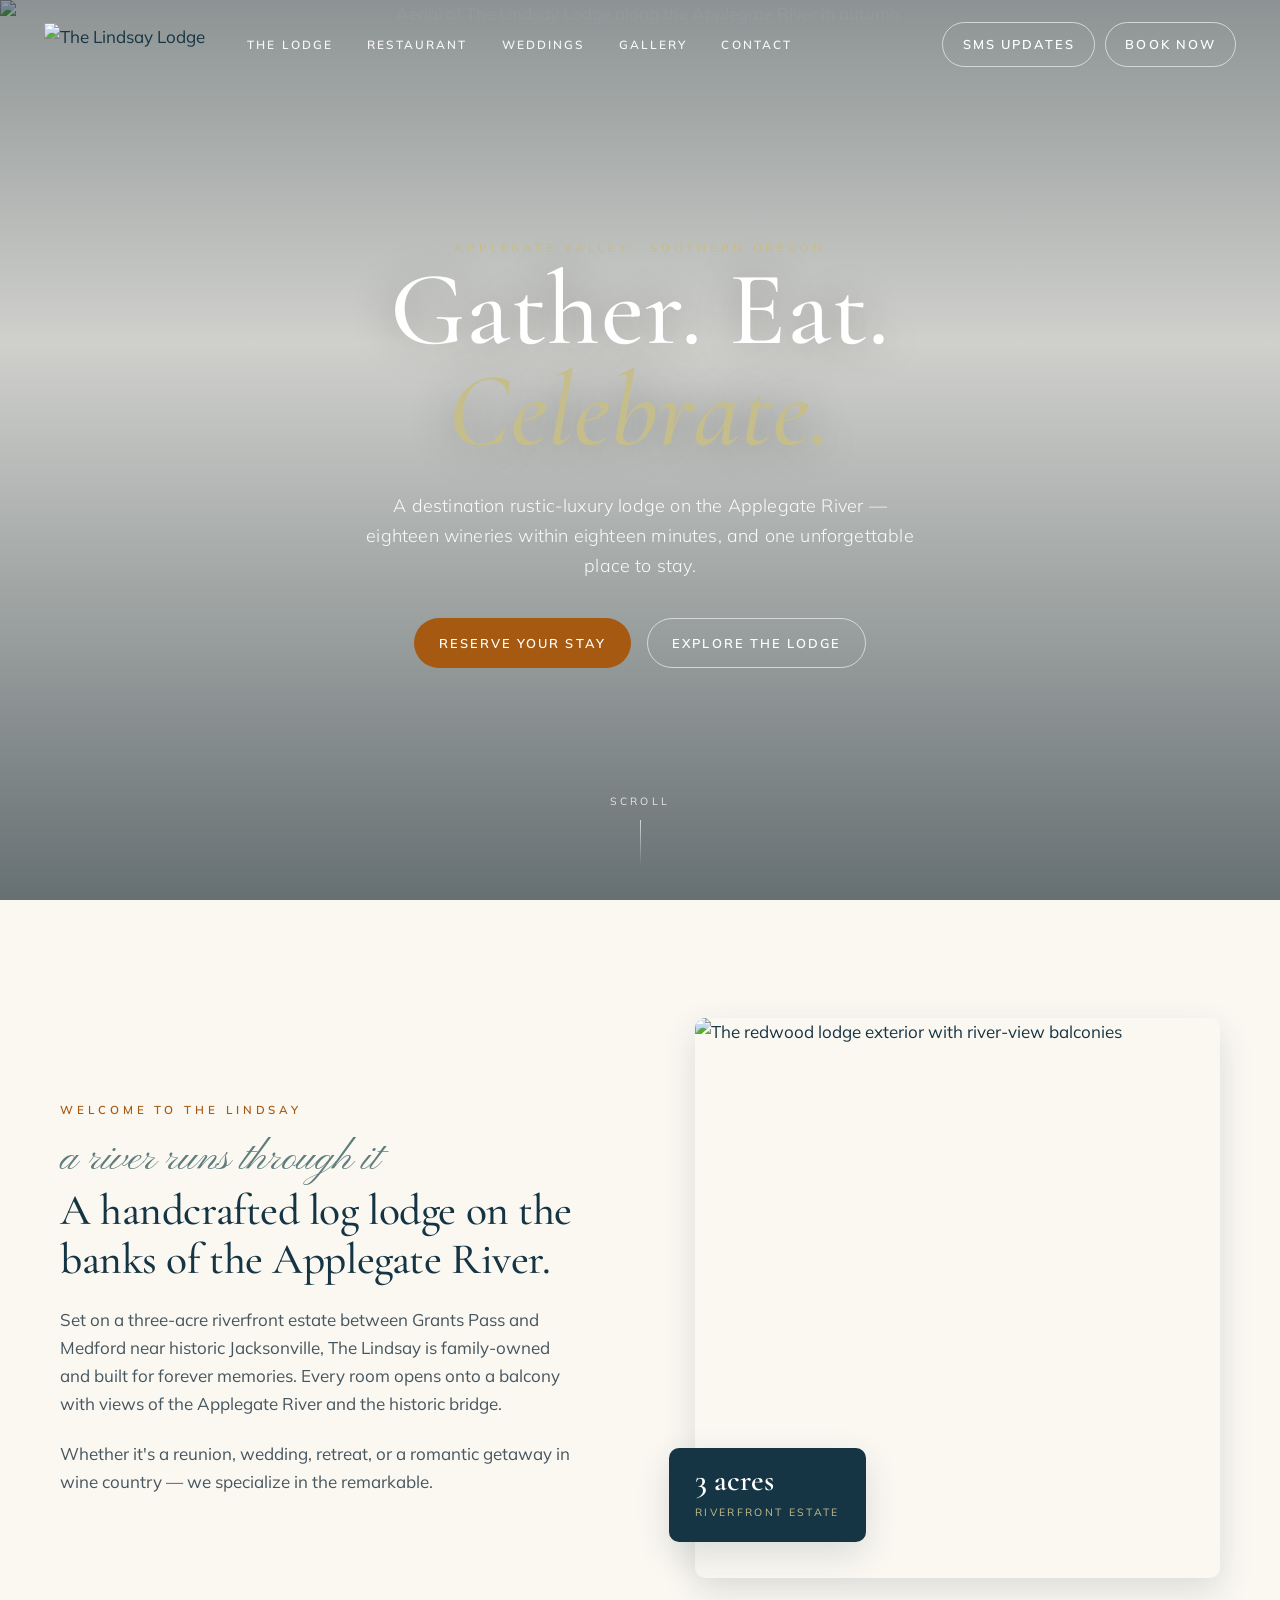
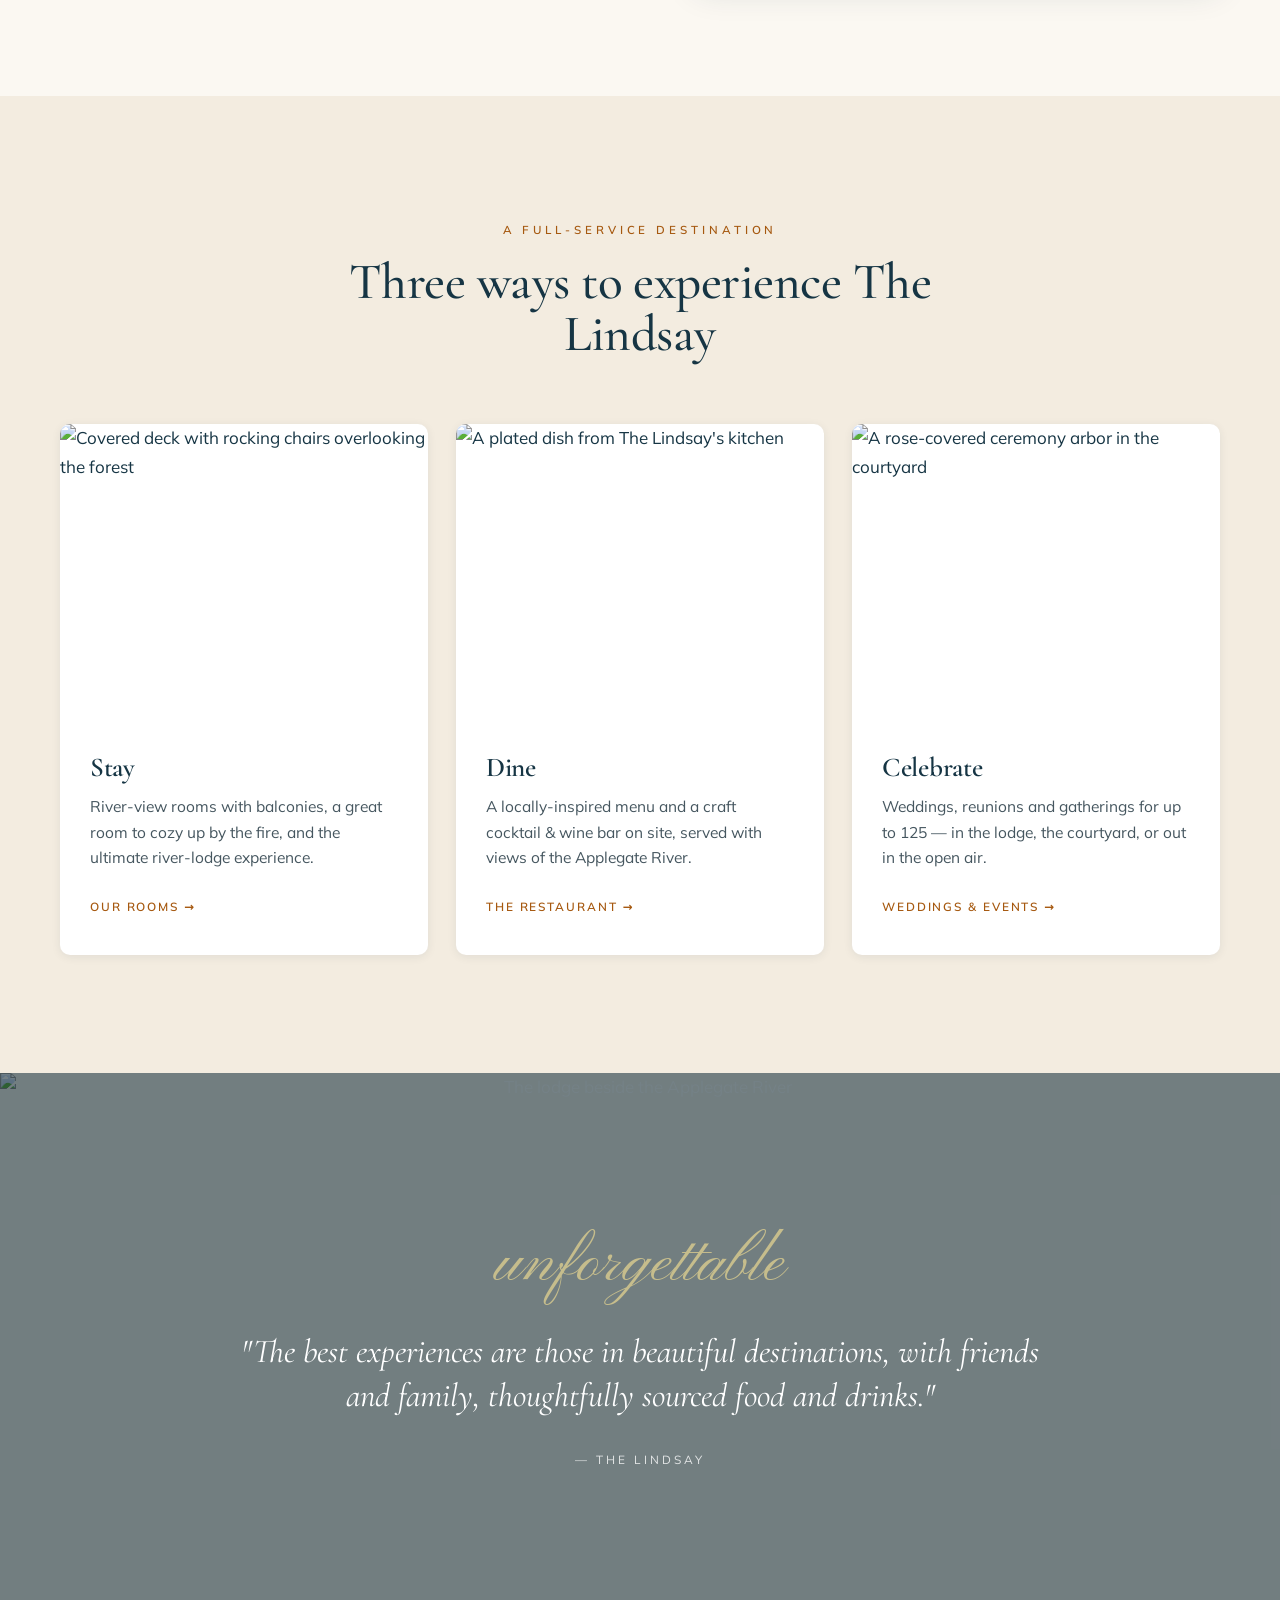
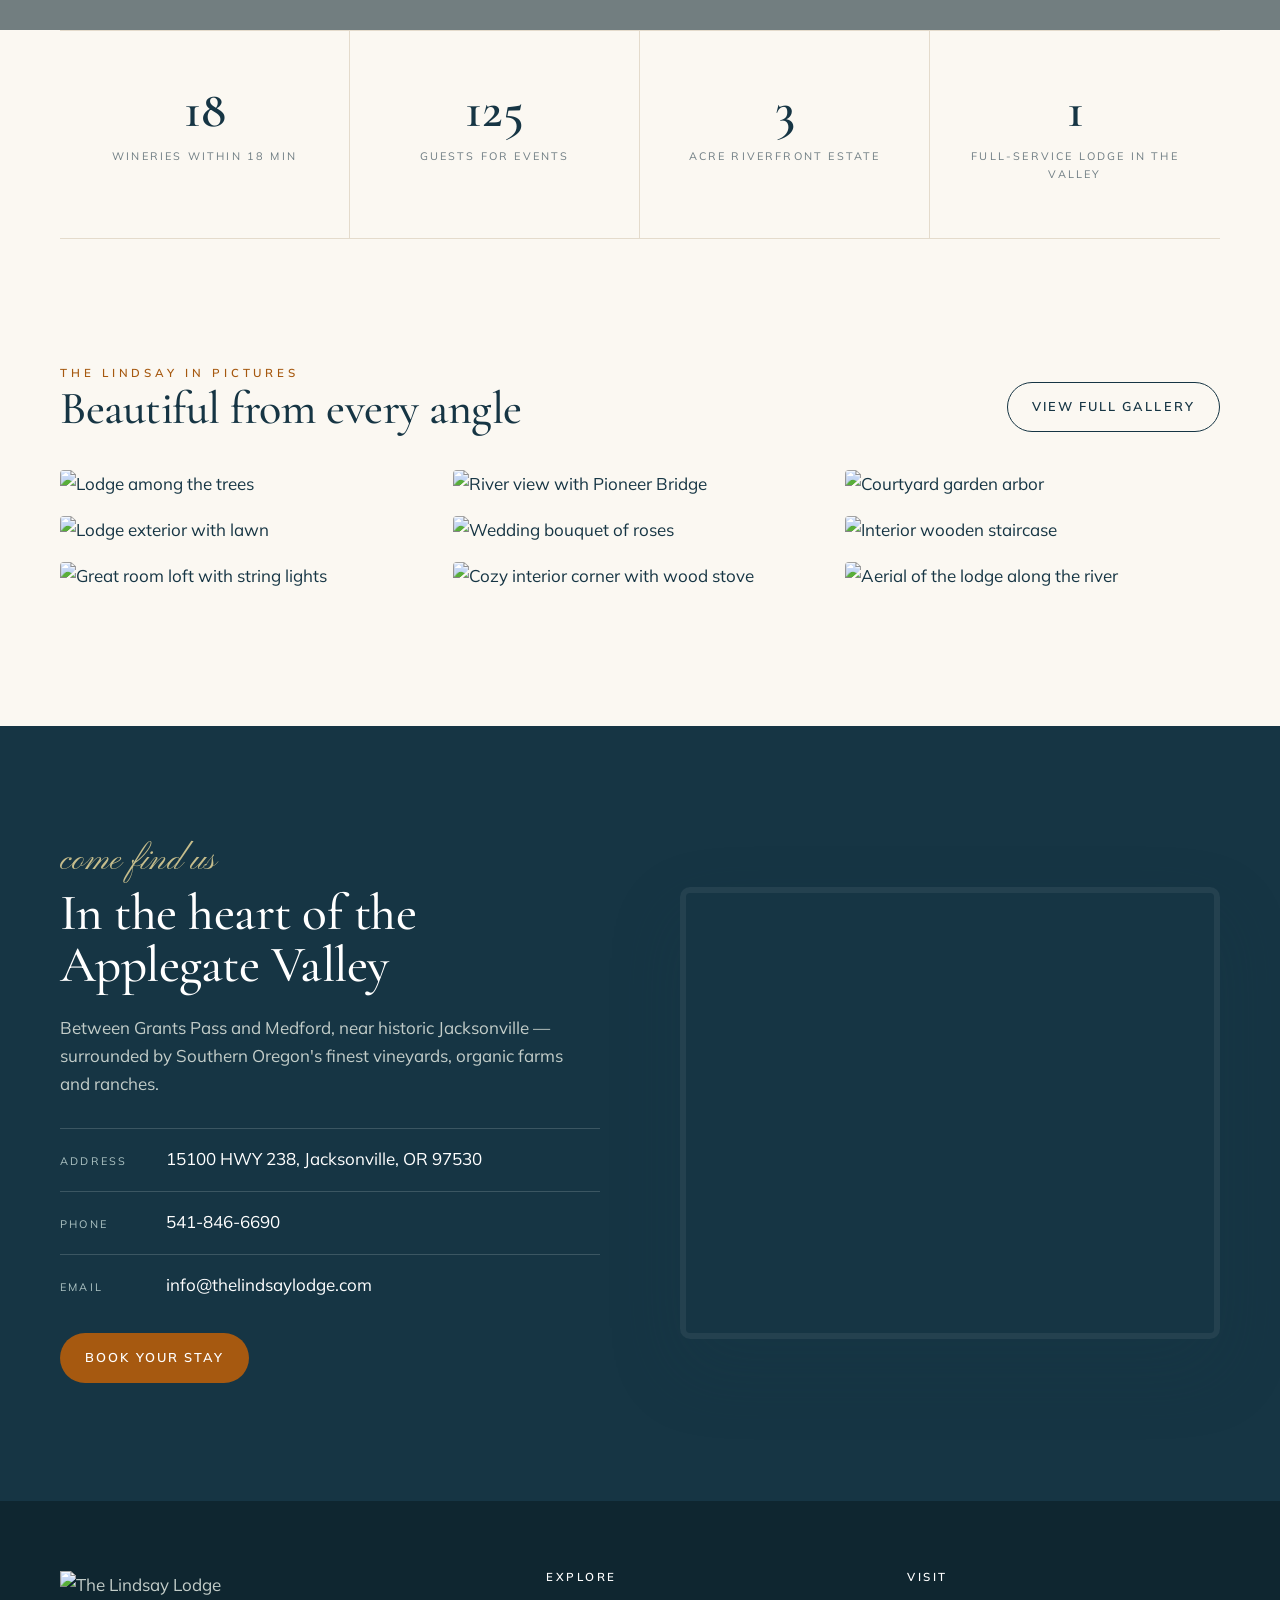
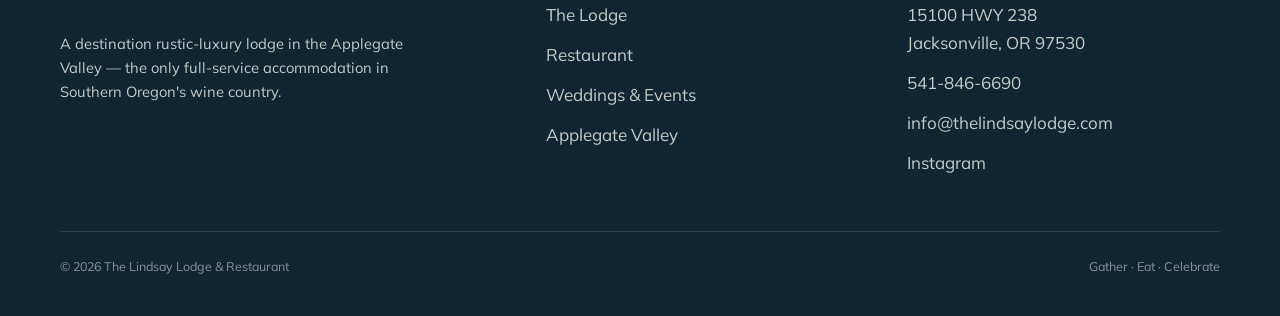
==== index.html @ 013a8503 "Initial commit — The Lindsay Lodge website" ====
<!doctype html>
<html lang="en">
<head>
<meta charset="utf-8">
<meta name="viewport" content="width=device-width, initial-scale=1">
<title>The Lindsay Lodge — Riverfront</title>
<link rel="stylesheet" href="styles/brand.css">
<style>
/* ============ DIRECTION A — "RIVERFRONT" : editorial calm ============ */
.wrap{ max-width:1240px; margin:0 auto; padding:0 40px; }

/* Top bar / nav */
.nav{ position:fixed; inset:0 0 auto 0; z-index:50; display:flex; align-items:center;
  justify-content:space-between; padding:22px 44px; transition:all .4s var(--ease); }
.nav__links{ display:flex; gap:34px; align-items:center; }
.nav a.navlink{ font-family:var(--body); font-weight:600; font-size:.74rem; letter-spacing:.18em;
  text-transform:uppercase; color:#fff; opacity:.92; transition:opacity .2s; }
.nav a.navlink:hover{ opacity:1; }
.nav__logo img{ height:42px; display:block; transition:filter .4s var(--ease); }
.nav .btn{ padding:.85em 1.5em; }
.nav--scrolled{ background:var(--canvas); padding:14px 44px; box-shadow:var(--shadow-sm); }
.nav--scrolled a.navlink{ color:var(--ink); }
.nav--scrolled .nav__logo img{ filter:brightness(0) saturate(100%) invert(15%) sepia(34%) saturate(900%) hue-rotate(155deg) brightness(94%) contrast(92%); }
.nav--scrolled .btn--ghost-light{ border-color:var(--ink); color:var(--ink); }
.nav--scrolled .btn--ghost-light:hover{ background:var(--ink); color:#fff; }
.nav__left{ display:flex; align-items:center; gap:42px; }

/* Hero */
.hero{ position:relative; height:100vh; min-height:680px; display:flex; align-items:center;
  justify-content:center; text-align:center; color:#fff; overflow:hidden; }
.hero img.bg{ position:absolute; inset:0; width:100%; height:100%; object-fit:cover; }
.hero::after{ content:""; position:absolute; inset:0;
  background:linear-gradient(180deg, rgba(11,28,36,.46) 0%, rgba(11,28,36,.18) 38%, rgba(11,28,36,.62) 100%); }
.hero__in{ position:relative; z-index:2; padding:0 24px; max-width:980px; }
.hero .eyebrow{ color:var(--gold); margin-bottom:26px; }
.hero h1{ color:#fff; font-size:clamp(3.4rem,8.2vw,7.6rem); font-weight:500; line-height:.96;
  letter-spacing:.01em; text-shadow:0 2px 40px rgba(0,0,0,.35); }
.hero h1 em{ font-style:italic; color:var(--gold); }
.hero__sub{ margin:30px auto 38px; max-width:560px; font-size:1.12rem; font-weight:300;
  color:rgba(255,255,255,.92); letter-spacing:.01em; }
.hero__cta{ display:flex; gap:16px; justify-content:center; flex-wrap:wrap; }
.scrollcue{ position:absolute; bottom:34px; left:50%; transform:translateX(-50%); z-index:3;
  color:rgba(255,255,255,.8); font-size:.66rem; letter-spacing:.3em; text-transform:uppercase;
  display:flex; flex-direction:column; align-items:center; gap:10px; }
.scrollcue span{ width:1px; height:46px; background:linear-gradient(rgba(255,255,255,.7),transparent); }

/* Section scaffolding */
section{ position:relative; }
.pad{ padding:118px 0; }
.eyebrow--burnt{ color:var(--burnt); }
.lead{ font-family:var(--display); font-size:clamp(2rem,3.4vw,3rem); font-weight:500;
  line-height:1.12; color:var(--ink); }

/* Welcome — asymmetric */
.welcome{ display:grid; grid-template-columns:1.05fr 1fr; gap:84px; align-items:center; }
.welcome__copy .eyebrow{ display:block; margin-bottom:20px; }
.welcome__copy p{ color:var(--fg-soft); margin:22px 0 0; max-width:30em; }
.welcome__copy .script{ font-size:2.6rem; color:var(--spa-dk); display:block; margin-bottom:6px; }
.welcome__media{ position:relative; }
.welcome__media img{ width:100%; height:560px; object-fit:cover; border-radius:var(--r-md); display:block; box-shadow:var(--shadow-md); }
.welcome__media .tag{ position:absolute; left:-26px; bottom:36px; background:var(--ink); color:var(--on-dark);
  padding:18px 26px; border-radius:var(--r-md); box-shadow:var(--shadow-md); }
.welcome__media .tag b{ font-family:var(--display); font-size:1.9rem; font-weight:600; display:block; line-height:1; color:#fff; }
.welcome__media .tag small{ font-size:.66rem; letter-spacing:.22em; text-transform:uppercase; color:var(--gold); }

/* Experiences three-up */
.exp{ background:var(--canvas-2); }
.exp__head{ text-align:center; max-width:680px; margin:0 auto 64px; }
.exp__head h2{ font-size:clamp(2.4rem,4vw,3.4rem); font-weight:500; margin-top:14px; }
.exp__grid{ display:grid; grid-template-columns:repeat(3,1fr); gap:28px; }
.card{ background:var(--paper); border-radius:var(--r-md); overflow:hidden; box-shadow:var(--shadow-sm);
  transition:transform .4s var(--ease), box-shadow .4s var(--ease); }
.card:hover{ transform:translateY(-6px); box-shadow:var(--shadow-md); }
.card img{ width:100%; height:300px; object-fit:cover; display:block; }
.card__body{ padding:30px 30px 36px; }
.card__body h3{ font-size:1.7rem; font-weight:600; }
.card__body p{ color:var(--fg-soft); font-size:.97rem; margin:12px 0 20px; }
.card__link{ font-family:var(--body); font-weight:600; font-size:.74rem; letter-spacing:.16em;
  text-transform:uppercase; color:var(--burnt); display:inline-flex; gap:.5em; }
.card__link:hover{ gap:.9em; }

/* Quote band over river */
.quote{ position:relative; padding:160px 0; text-align:center; color:#fff; overflow:hidden; }
.quote img.bg{ position:absolute; inset:0; width:100%; height:100%; object-fit:cover; }
.quote::after{ content:""; position:absolute; inset:0; background:rgba(16,38,48,.58); }
.quote__in{ position:relative; z-index:2; max-width:900px; margin:0 auto; padding:0 30px; }
.quote .script{ font-size:clamp(2.6rem,5vw,4.2rem); color:var(--gold); margin-bottom:18px; }
.quote p{ font-family:var(--display); font-size:clamp(1.6rem,2.6vw,2.3rem); font-weight:400;
  font-style:italic; line-height:1.3; color:#fff; }
.quote .cite{ display:block; margin-top:28px; font-family:var(--body); font-style:normal;
  font-size:.74rem; letter-spacing:.26em; text-transform:uppercase; color:rgba(255,255,255,.8); }

/* Stats strip */
.stats{ display:grid; grid-template-columns:repeat(4,1fr); gap:0; border-top:1px solid var(--line); border-bottom:1px solid var(--line); }
.stat{ text-align:center; padding:54px 18px; border-right:1px solid var(--line); }
.stat:last-child{ border-right:0; }
.stat b{ font-family:var(--display); font-size:3.2rem; font-weight:600; color:var(--ink); display:block; line-height:1; }
.stat small{ font-size:.68rem; letter-spacing:.2em; text-transform:uppercase; color:var(--fg-mute); margin-top:12px; display:block; }

/* Gallery strip */
.gallery__head{ display:flex; align-items:flex-end; justify-content:space-between; margin-bottom:38px; flex-wrap:wrap; gap:20px; }
.gallery__head h2{ font-size:clamp(2.2rem,3.6vw,3.2rem); font-weight:500; }
.gmasonry{ columns:3; column-gap:18px; }
.gmasonry img{ width:100%; margin-bottom:18px; border-radius:var(--r-sm); display:block; break-inside:avoid; cursor:zoom-in;
  transition:filter .3s var(--ease), transform .3s var(--ease); }
.gmasonry img:hover{ filter:brightness(1.06); }

/* CTA / location */
.locate{ background:var(--ink); color:var(--on-dark); }
.locate__grid{ display:grid; grid-template-columns:1fr 1fr; gap:80px; align-items:center; }
.locate h2{ color:#fff; font-size:clamp(2.4rem,4vw,3.6rem); font-weight:500; }
.locate .script{ color:var(--gold); font-size:2.2rem; display:block; margin-bottom:8px; }
.locate p{ color:var(--on-dark-mute); margin:22px 0 30px; max-width:30em; }
.locate__info{ display:flex; flex-direction:column; gap:18px; margin-top:30px; }
.locate__info .row{ display:flex; gap:16px; align-items:baseline; border-top:1px solid rgba(255,255,255,.16); padding-top:16px; }
.locate__info .row .k{ font-size:.68rem; letter-spacing:.2em; text-transform:uppercase; color:var(--spa-lt); min-width:90px; }
.locate__info .row .v{ color:#fff; }
.locate__map{ border-radius:var(--r-md); overflow:hidden; box-shadow:var(--shadow-lg); border:6px solid rgba(255,255,255,.06); }
.locate__map iframe{ width:100%; height:440px; border:0; display:block; filter:grayscale(.2) contrast(1.02); }

/* Footer */
footer{ background:#0f2630; color:var(--on-dark-mute); padding:70px 0 40px; }
.foot{ display:grid; grid-template-columns:1.4fr 1fr 1fr; gap:48px; }
.foot__brand img{ height:44px; margin-bottom:18px; }
.foot__brand p{ font-size:.92rem; max-width:26em; }
.foot h4{ color:#fff; font-family:var(--body); font-size:.72rem; letter-spacing:.22em; text-transform:uppercase; margin:0 0 18px; }
.foot ul{ list-style:none; margin:0; padding:0; display:flex; flex-direction:column; gap:12px; }
.foot a:hover{ color:var(--gold); }
.foot__bottom{ margin-top:54px; padding-top:24px; border-top:1px solid rgba(255,255,255,.12);
  display:flex; justify-content:space-between; font-size:.78rem; color:rgba(255,255,255,.5); flex-wrap:wrap; gap:12px; }

/* Lightbox */
.lb{ position:fixed; inset:0; z-index:200; background:rgba(8,20,26,.94); display:none;
  align-items:center; justify-content:center; padding:40px; cursor:zoom-out; }
.lb.open{ display:flex; }
.lb img{ max-width:92vw; max-height:90vh; border-radius:var(--r-sm); box-shadow:var(--shadow-lg); }

@media(max-width:980px){
  .welcome,.locate__grid{ grid-template-columns:1fr; gap:44px; }
  .exp__grid{ grid-template-columns:1fr; }
  .stats{ grid-template-columns:repeat(2,1fr); }
  .stat:nth-child(2){ border-right:0; }
  .gmasonry{ columns:2; }
  .nav__links{ display:none; }
  .nav__left{ gap:0; }
}
@media(max-width:560px){ .gmasonry{ columns:1; } .stats{ grid-template-columns:1fr; } .stat{ border-right:0; } .wrap{ padding:0 22px; } }

/* Mobile burger & drawer */
.nav__burger{ display:none; background:none; border:none; cursor:pointer; padding:6px; flex-direction:column; gap:5px; align-items:center; justify-content:center; }
.nav__burger span{ display:block; width:22px; height:2px; background:#fff; border-radius:2px; transition:transform .3s var(--ease), opacity .2s, background .4s var(--ease); }
.nav--scrolled .nav__burger span{ background:var(--ink); }
.nav__burger[aria-expanded="true"] span:nth-child(1){ transform:translateY(7px) rotate(45deg); }
.nav__burger[aria-expanded="true"] span:nth-child(2){ opacity:0; }
.nav__burger[aria-expanded="true"] span:nth-child(3){ transform:translateY(-7px) rotate(-45deg); }
.nav__mobile{ position:fixed; inset:0 0 auto 0; z-index:49; background:var(--canvas); padding:86px 44px 36px; display:flex; flex-direction:column; opacity:0; pointer-events:none; transform:translateY(-12px); transition:opacity .32s var(--ease), transform .32s var(--ease); box-shadow:var(--shadow-md); }
.nav__mobile.open{ opacity:1; transform:none; pointer-events:auto; }
.nav__mobile a{ font-family:var(--body); font-weight:600; font-size:.8rem; letter-spacing:.2em; text-transform:uppercase; color:var(--ink); padding:16px 0; border-bottom:1px solid var(--line); display:block; }
.nav__mobile > a:last-of-type{ border-bottom:none; }
.nav__mobile__close{ position:absolute; top:20px; right:22px; background:none; border:1px solid var(--line); border-radius:var(--r-pill); width:36px; height:36px; display:grid; place-items:center; cursor:pointer; color:var(--ink); font-size:.95rem; transition:background .2s, color .2s; }
.nav__mobile__close:hover{ background:var(--ink); color:#fff; border-color:var(--ink); }
.nav--scrolled .btn--sms{ color:var(--gold-dk); border-color:var(--gold-dk); }
.nav--scrolled .btn--sms:hover{ background:var(--gold-dk); color:#fff; }
.nav__mobile__sms{ margin-top:18px; padding-top:22px; border-top:1px solid var(--line); }
.nav__mobile .nav__mobile__sms a{ border-bottom:none; padding:0; color:var(--gold-dk); font-size:.76rem; letter-spacing:.14em; }
.nav__mobile .nav__mobile__sms a:hover{ color:var(--burnt); }
@media(max-width:980px){ .nav__burger{ display:flex; } .nav__sms-desktop{ display:none; } }
</style>
</head>
<body data-screen-label="Direction A — Riverfront">

<!-- NAV -->
<nav class="nav" id="nav">
  <div class="nav__left">
    <button class="nav__burger" id="navBurger" aria-label="Open menu" aria-expanded="false"><span></span><span></span><span></span></button>
    <a class="nav__logo" href="#top"><img src="https://static.wixstatic.com/media/81984b_c04ca0d64a994e589d77ba62fd34f789~mv2.png/v1/fill/w_420,h_168,al_c,q_90,enc_auto/file.png" alt="The Lindsay Lodge"></a>
    <div class="nav__links">
      <a class="navlink" href="#lodge">The Lodge</a>
      <a class="navlink" href="restaurant.html">Restaurant</a>
      <a class="navlink" href="weddings.html">Weddings</a>
      <a class="navlink" href="#gallery">Gallery</a>
      <a class="navlink" href="#visit">Contact</a>
    </div>
  </div>
  <div style="display:flex;gap:10px;align-items:center;">
    <a class="btn btn--ghost-light nav__sms-desktop" href="https://mailchi.mp/thelindsaylodge/sms-signup" target="_blank" rel="noopener">SMS Updates</a>
    <a class="btn btn--ghost-light" href="https://resnexus.com/resnexus/reservations/book/3CEECE79-8033-436E-B583-3819718437B6" target="_blank" rel="noopener">Book Now</a>
  </div>
</nav>
<div class="nav__mobile" id="navMobile">
  <button class="nav__mobile__close" id="navMobileClose" aria-label="Close menu">✕</button>
  <a href="#lodge">The Lodge</a>
  <a href="restaurant.html">Restaurant</a>
  <a href="weddings.html">Weddings</a>
  <a href="#gallery">Gallery</a>
  <a href="#visit">Contact</a>
  <div class="nav__mobile__sms">
    <a href="https://mailchi.mp/thelindsaylodge/sms-signup" target="_blank" rel="noopener">Sign up for text updates</a>
  </div>
</div>

<!-- HERO -->
<header class="hero" id="top">
  <img class="bg" src="https://static.wixstatic.com/media/81984b_78df8e2ce96f4a1ca870323763949629~mv2.jpeg/v1/fill/w_2000,h_1300,al_c,q_90,enc_auto/file.jpeg" alt="Aerial of The Lindsay Lodge along the Applegate River in autumn">
  <div class="hero__in">
    <span class="eyebrow">Applegate Valley · Southern Oregon</span>
    <h1>Gather. Eat.<br><em>Celebrate.</em></h1>
    <p class="hero__sub">A destination rustic-luxury lodge on the Applegate River — eighteen wineries within eighteen minutes, and one unforgettable place to stay.</p>
    <div class="hero__cta">
      <a class="btn btn--solid" href="https://resnexus.com/resnexus/reservations/book/3CEECE79-8033-436E-B583-3819718437B6" target="_blank" rel="noopener">Reserve Your Stay</a>
      <a class="btn btn--ghost-light" href="#lodge">Explore the Lodge</a>
    </div>
  </div>
  <div class="scrollcue">Scroll<span></span></div>
</header>

<!-- WELCOME -->
<section class="pad" id="lodge">
  <div class="wrap welcome">
    <div class="welcome__copy">
      <span class="eyebrow eyebrow--burnt">Welcome to The Lindsay</span>
      <span class="script">a river runs through it</span>
      <h2 class="lead">A handcrafted log lodge on the banks of the Applegate River.</h2>
      <p>Set on a three-acre riverfront estate between Grants Pass and Medford near historic Jacksonville, The Lindsay is family-owned and built for forever memories. Every room opens onto a balcony with views of the Applegate River and the historic bridge.</p>
      <p>Whether it's a reunion, wedding, retreat, or a romantic getaway in wine country — we specialize in the remarkable.</p>
    </div>
    <div class="welcome__media">
      <img src="https://static.wixstatic.com/media/81984b_e0f0454c3f3c47bebc3eb9627e3db550~mv2.jpeg/v1/fill/w_1100,h_1120,al_c,q_90,enc_auto/file.jpeg" alt="The redwood lodge exterior with river-view balconies">
      <div class="tag"><b>3 acres</b><small>Riverfront estate</small></div>
    </div>
  </div>
</section>

<!-- EXPERIENCES -->
<section class="pad exp" id="dine">
  <div class="wrap">
    <div class="exp__head">
      <span class="eyebrow eyebrow--burnt">A full-service destination</span>
      <h2>Three ways to experience The Lindsay</h2>
    </div>
    <div class="exp__grid">
      <article class="card">
        <img src="https://static.wixstatic.com/media/81984b_22f60eb33f1d4d08a54c158a44892286~mv2.jpeg/v1/fill/w_900,h_640,al_c,q_90,enc_auto/file.jpeg" alt="Covered deck with rocking chairs overlooking the forest">
        <div class="card__body">
          <h3>Stay</h3>
          <p>River-view rooms with balconies, a great room to cozy up by the fire, and the ultimate river-lodge experience.</p>
          <a class="card__link" href="https://resnexus.com/resnexus/reservations/book/3CEECE79-8033-436E-B583-3819718437B6" target="_blank" rel="noopener">Our Rooms →</a>
        </div>
      </article>
      <article class="card">
        <img src="https://static.wixstatic.com/media/81984b_8ba66c672a094509b82c125b601f7465~mv2.jpg/v1/fill/w_900,h_640,al_c,q_90,enc_auto/file.jpg" alt="A plated dish from The Lindsay's kitchen">
        <div class="card__body">
          <h3>Dine</h3>
          <p>A locally-inspired menu and a craft cocktail &amp; wine bar on site, served with views of the Applegate River.</p>
          <a class="card__link" href="restaurant.html">The Restaurant →</a>
        </div>
      </article>
      <article class="card">
        <img src="https://static.wixstatic.com/media/81984b_ff7539d476ff481b884ab9fe0c6b87a4~mv2.jpeg/v1/fill/w_900,h_640,al_c,q_90,enc_auto/file.jpeg" alt="A rose-covered ceremony arbor in the courtyard">
        <div class="card__body">
          <h3>Celebrate</h3>
          <p>Weddings, reunions and gatherings for up to 125 — in the lodge, the courtyard, or out in the open air.</p>
          <a class="card__link" href="weddings.html">Weddings &amp; Events →</a>
        </div>
      </article>
    </div>
  </div>
</section>

<!-- QUOTE BAND -->
<section class="quote" id="celebrate">
  <img class="bg" src="https://static.wixstatic.com/media/81984b_113803cd90f74ca48119af8395006ec9~mv2.jpeg/v1/fill/w_2000,h_1100,al_c,q_90,enc_auto/file.jpeg" alt="The lodge beside the Applegate River">
  <div class="quote__in">
    <span class="script">unforgettable</span>
    <p>"The best experiences are those in beautiful destinations, with friends and family, thoughtfully sourced food and drinks."</p>
    <span class="cite">— The Lindsay</span>
  </div>
</section>

<!-- STATS -->
<section>
  <div class="wrap">
    <div class="stats">
      <div class="stat"><b>18</b><small>Wineries within 18 min</small></div>
      <div class="stat"><b>125</b><small>Guests for events</small></div>
      <div class="stat"><b>3</b><small>Acre riverfront estate</small></div>
      <div class="stat"><b>1</b><small>Full-service lodge in the valley</small></div>
    </div>
  </div>
</section>

<!-- GALLERY -->
<section class="pad" id="gallery">
  <div class="wrap">
    <div class="gallery__head">
      <div>
        <span class="eyebrow eyebrow--burnt">The Lindsay in pictures</span>
        <h2>Beautiful from every angle</h2>
      </div>
      <a class="btn btn--ghost" href="#">View Full Gallery</a>
    </div>
    <div class="gmasonry" id="gmasonry">
      <img src="https://static.wixstatic.com/media/81984b_2995b2b04b2b4f168e43657d0905bac6~mv2.jpeg/v1/fill/w_800,h_1060,al_c,q_90,enc_auto/file.jpeg" alt="Lodge among the trees">
      <img src="https://static.wixstatic.com/media/81984b_a6b88bb6af1b4dbc8dd4321b2013a527~mv2.jpeg/v1/fill/w_900,h_640,al_c,q_90,enc_auto/file.jpeg" alt="Lodge exterior with lawn">
      <img src="https://static.wixstatic.com/media/81984b_79e0b3b03fa14bf68189364c2d456e47~mv2.jpeg/v1/fill/w_800,h_1080,al_c,q_90,enc_auto/file.jpeg" alt="Great room loft with string lights">
      <img src="https://static.wixstatic.com/media/81984b_94eaa2080f004097ba31263f3a4099b2~mv2.jpg/v1/fill/w_800,h_1040,al_c,q_90,enc_auto/file.jpg" alt="River view with Pioneer Bridge">
      <img src="https://static.wixstatic.com/media/81984b_9e159ea9d70242e99643ba119f3e299b~mv2.jpg/v1/fill/w_900,h_640,al_c,q_90,enc_auto/file.jpg" alt="Wedding bouquet of roses">
      <img src="https://static.wixstatic.com/media/81984b_a0bb6279567e485cbc860da800a2f569~mv2.jpeg/v1/fill/w_800,h_1060,al_c,q_90,enc_auto/file.jpeg" alt="Cozy interior corner with wood stove">
      <img src="https://static.wixstatic.com/media/81984b_3a0810bbb7a74aa8b31be51e99a9a39c~mv2.jpeg/v1/fill/w_800,h_1100,al_c,q_90,enc_auto/file.jpeg" alt="Courtyard garden arbor">
      <img src="https://static.wixstatic.com/media/81984b_7a90ce667faf435a880cdd54d060d099~mv2.jpeg/v1/fill/w_800,h_1100,al_c,q_90,enc_auto/file.jpeg" alt="Interior wooden staircase">
      <img src="https://static.wixstatic.com/media/81984b_78df8e2ce96f4a1ca870323763949629~mv2.jpeg/v1/fill/w_900,h_620,al_c,q_90,enc_auto/file.jpeg" alt="Aerial of the lodge along the river">
    </div>
  </div>
</section>

<!-- LOCATION / CTA -->
<section class="pad locate" id="visit">
  <div class="wrap locate__grid">
    <div>
      <span class="script">come find us</span>
      <h2>In the heart of the<br>Applegate Valley</h2>
      <p>Between Grants Pass and Medford, near historic Jacksonville — surrounded by Southern Oregon's finest vineyards, organic farms and ranches.</p>
      <div class="locate__info">
        <div class="row"><span class="k">Address</span><span class="v">15100 HWY 238, Jacksonville, OR 97530</span></div>
        <div class="row"><span class="k">Phone</span><span class="v"><a href="tel:+15418466690">541-846-6690</a></span></div>
        <div class="row"><span class="k">Email</span><span class="v"><a href="mailto:info@thelindsaylodge.com">info@thelindsaylodge.com</a></span></div>
      </div>
      <div style="margin-top:34px;"><a class="btn btn--solid" href="https://resnexus.com/resnexus/reservations/book/3CEECE79-8033-436E-B583-3819718437B6" target="_blank" rel="noopener">Book Your Stay</a></div>
    </div>
    <div class="locate__map">
      <iframe loading="lazy" title="Map to The Lindsay Lodge" src="https://www.google.com/maps?q=15100+OR-238+Applegate+OR+97530&output=embed"></iframe>
    </div>
  </div>
</section>

<!-- FOOTER -->
<footer>
  <div class="wrap">
    <div class="foot">
      <div class="foot__brand">
        <img src="https://static.wixstatic.com/media/81984b_c04ca0d64a994e589d77ba62fd34f789~mv2.png/v1/fill/w_420,h_168,al_c,q_90,enc_auto/file.png" alt="The Lindsay Lodge">
        <p>A destination rustic-luxury lodge in the Applegate Valley — the only full-service accommodation in Southern Oregon's wine country.</p>
      </div>
      <div>
        <h4>Explore</h4>
        <ul>
          <li><a href="#lodge">The Lodge</a></li>
          <li><a href="restaurant.html">Restaurant</a></li>
          <li><a href="weddings.html">Weddings &amp; Events</a></li>
          <li><a href="https://wanderapplegate.com/" target="_blank" rel="noopener">Applegate Valley</a></li>
        </ul>
      </div>
      <div>
        <h4>Visit</h4>
        <ul>
          <li>15100 HWY 238<br>Jacksonville, OR 97530</li>
          <li><a href="tel:+15418466690">541-846-6690</a></li>
          <li><a href="mailto:info@thelindsaylodge.com">info@thelindsaylodge.com</a></li>
          <li><a href="https://www.instagram.com/thelindsaylodge/" target="_blank" rel="noopener">Instagram</a></li>
        </ul>
      </div>
    </div>
    <div class="foot__bottom">
      <span>© 2026 The Lindsay Lodge &amp; Restaurant</span>
      <span>Gather · Eat · Celebrate</span>
    </div>
  </div>
</footer>

<div class="lb" id="lb"><img src="[data-uri]" alt=""></div>

<script>
  const nav = document.getElementById('nav');
  const onScroll = () => nav.classList.toggle('nav--scrolled', window.scrollY > 60);
  window.addEventListener('scroll', onScroll, {passive:true}); onScroll();
  // Mobile nav
  const burger = document.getElementById('navBurger');
  const navMobile = document.getElementById('navMobile');
  function closeNav() {
    navMobile.classList.remove('open');
    burger.setAttribute('aria-expanded', 'false');
    document.body.style.overflow = '';
  }
  burger.addEventListener('click', () => {
    const open = !navMobile.classList.contains('open');
    navMobile.classList.toggle('open', open);
    burger.setAttribute('aria-expanded', open);
    document.body.style.overflow = open ? 'hidden' : '';
  });
  document.getElementById('navMobileClose').addEventListener('click', closeNav);
  navMobile.querySelectorAll('a').forEach(a => a.addEventListener('click', closeNav));
  // lightbox
  const lb = document.getElementById('lb'), lbImg = lb.querySelector('img');
  document.getElementById('gmasonry').addEventListener('click', e=>{
    if(e.target.tagName==='IMG'){ lbImg.src = e.target.src; lb.classList.add('open'); }
  });
  lb.addEventListener('click', ()=> lb.classList.remove('open'));
  document.addEventListener('keydown', e=>{ if(e.key==='Escape') lb.classList.remove('open'); });
</script>
</body>
</html>
---- styles/brand.css ----
/* ===========================================================================
   THE LINDSAY LODGE — Brand tokens (from official Brand Guidelines v1.0)
   Deep Blue / Spa Hue heroes · Gold Dust / Burnt Fall / Ever Green / Pale Rosé
   Headlines: Roxborough CF  → Cormorant Garamond (substitute, FLAGGED)
   Body:      Evolve Sans Lt → Mulish            (substitute, FLAGGED)
   Script:    BD Script      → Pinyon Script      (substitute, FLAGGED)
   =========================================================================== */
@import url('https://fonts.googleapis.com/css2?family=Cormorant+Garamond:ital,wght@0,400;0,500;0,600;0,700;1,400;1,500;1,600&family=Mulish:ital,wght@0,300;0,400;0,500;0,600;0,700;1,400&family=Pinyon+Script&display=swap');

:root{
  /* Brand palette — exact hex from guidelines */
  --ink:        #163544;   /* Deep Blue  — hero, primary text */
  --ink-90:     #294655;
  --ink-70:     #4a6571;
  --spa:        #82A2A2;   /* Spa Hue    — hero secondary */
  --spa-dk:     #5e7d7d;
  --spa-lt:     #aec4c4;
  --gold:       #C6BD8C;   /* Gold Dust */
  --gold-dk:    #a99f6a;
  --burnt:      #A65910;   /* Burnt Fall — primary CTA / accent */
  --burnt-dk:   #8a4a0d;
  --evergreen:  #888957;   /* Ever Green */
  --rose:       #DDCEC0;   /* Pale Rosé  — warm neutral */

  /* Derived warm neutrals (backgrounds) */
  --canvas:     #FBF8F2;   /* warm off-white page bg */
  --canvas-2:   #F3ECE0;   /* secondary section bg */
  --paper:      #FFFFFF;
  --line:       #E4DBCC;   /* hairline dividers */

  --fg:         var(--ink);
  --fg-soft:    #45565f;
  --fg-mute:    #6f7d83;
  --on-dark:    #F4EEE3;
  --on-dark-mute:#c3cdc9;

  /* Type */
  --display: 'Cormorant Garamond', 'Roxborough CF', Georgia, serif;
  --body:    'Mulish', 'Evolve Sans', system-ui, sans-serif;
  --script:  'Pinyon Script', cursive;

  --tracking-eyebrow: 0.34em;
  --tracking-display: -0.01em;

  /* Spacing / radius / shadow */
  --r-sm: 4px; --r-md: 10px; --r-lg: 18px; --r-pill: 999px;
  --shadow-sm: 0 2px 10px rgba(22,53,68,.08);
  --shadow-md: 0 12px 34px rgba(22,53,68,.14);
  --shadow-lg: 0 30px 70px rgba(22,53,68,.22);
  --ease: cubic-bezier(.22,1,.36,1);
}

*{ box-sizing: border-box; }
html{ -webkit-font-smoothing: antialiased; text-rendering: optimizeLegibility; }
body{ margin:0; font-family: var(--body); color: var(--fg); background: var(--canvas);
      font-weight:400; line-height:1.65; font-size:17px; }

h1,h2,h3,h4{ font-family: var(--display); font-weight:600; line-height:1.02;
  letter-spacing: var(--tracking-display); margin:0; color: var(--ink); }

.eyebrow{ font-family: var(--body); font-weight:600; font-size:.72rem;
  letter-spacing: var(--tracking-eyebrow); text-transform: uppercase; }

.script{ font-family: var(--script); font-weight:400; letter-spacing:0; line-height:1; }

a{ color: inherit; text-decoration: none; }

/* Shared building blocks ------------------------------------------------ */
.btn{ display:inline-flex; align-items:center; gap:.6em; font-family:var(--body);
  font-weight:600; font-size:.8rem; letter-spacing:.16em; text-transform:uppercase;
  padding:1.05em 1.9em; border-radius:var(--r-pill); cursor:pointer; border:1px solid transparent;
  transition: all .28s var(--ease); }
.btn--solid{ background:var(--burnt); color:#fff; }
.btn--solid:hover{ background:var(--burnt-dk); transform:translateY(-1px); }
.btn--ink{ background:var(--ink); color:var(--on-dark); }
.btn--ink:hover{ background:#0e2630; transform:translateY(-1px); }
.btn--ghost{ border-color:currentColor; color:var(--ink); }
.btn--ghost:hover{ background:var(--ink); color:var(--on-dark); border-color:var(--ink); }
.btn--ghost-light{ border-color:rgba(255,255,255,.6); color:#fff; }
.btn--ghost-light:hover{ background:#fff; color:var(--ink); }
.btn--sms{ border-color:var(--gold-dk); color:var(--gold); }
.btn--sms:hover{ background:var(--gold); color:var(--ink); border-color:var(--gold); }

.rule{ width:54px; height:2px; background:var(--burnt); border:0; }
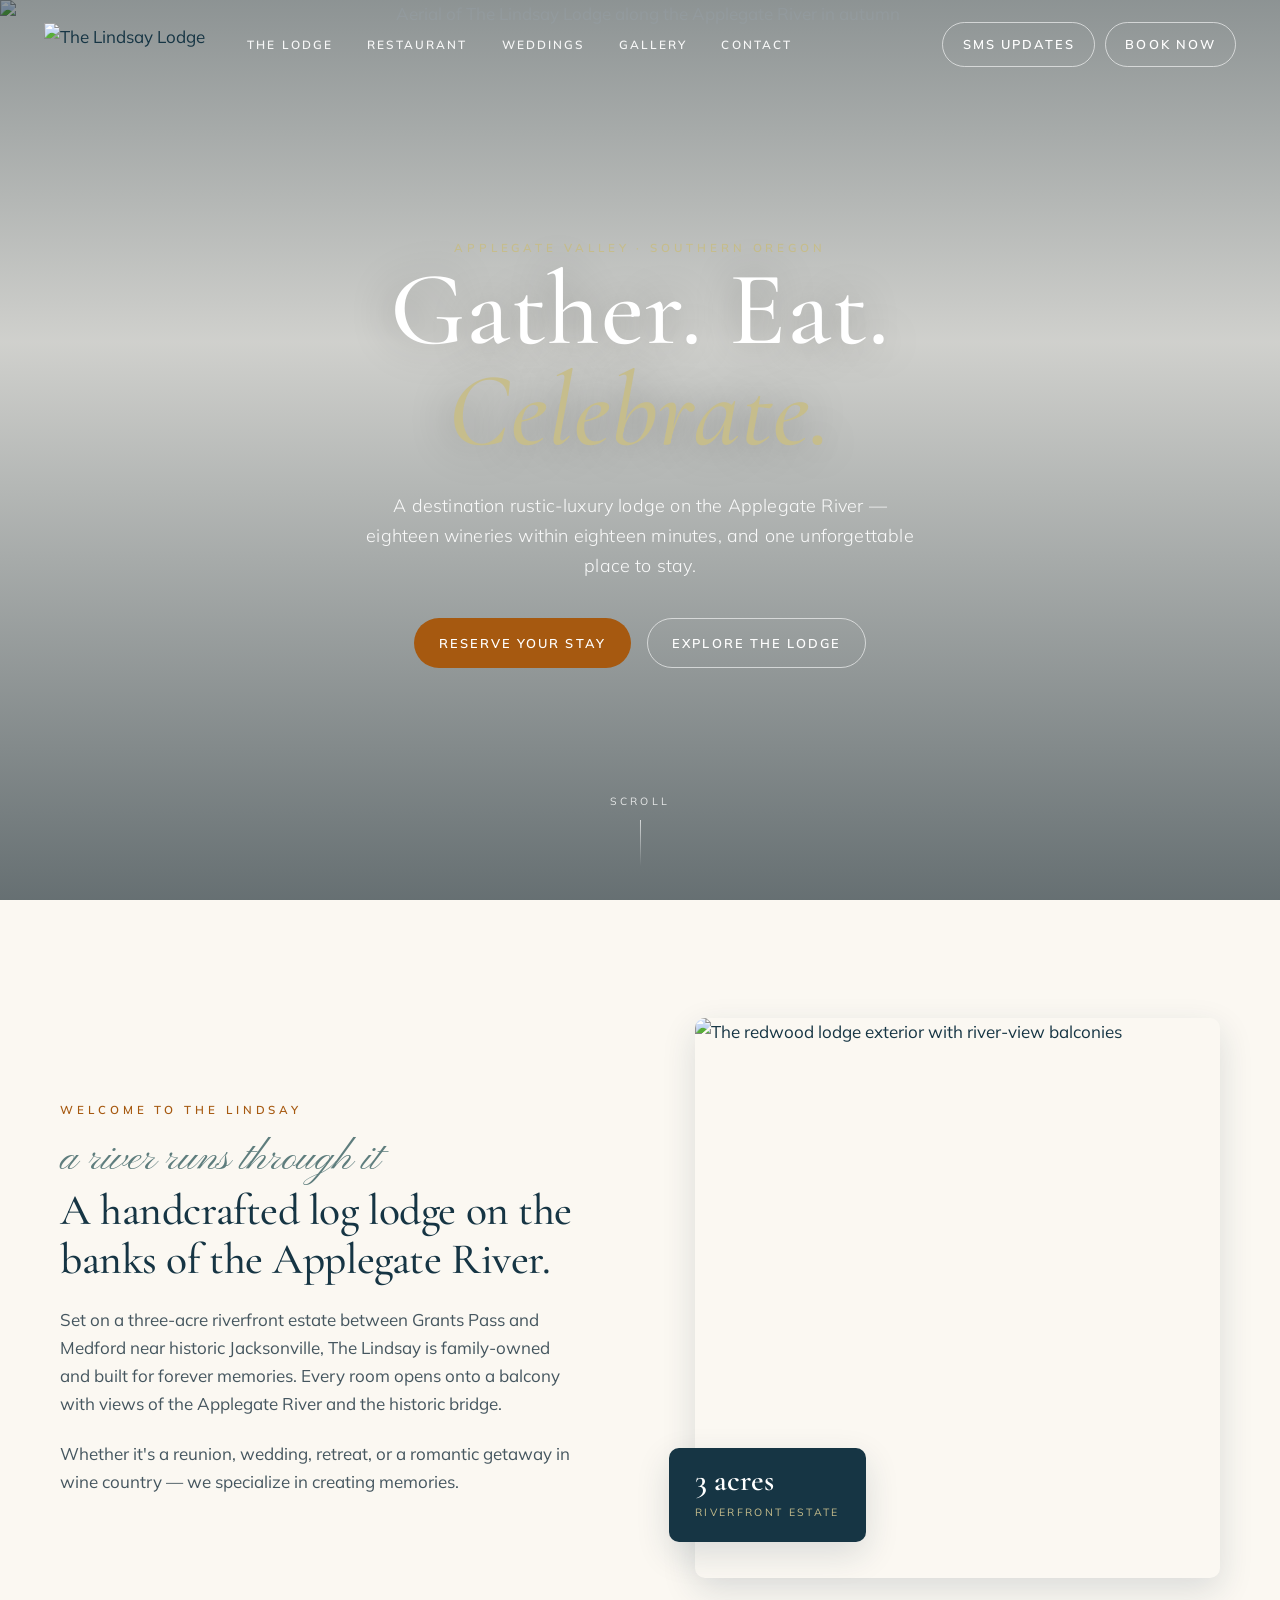
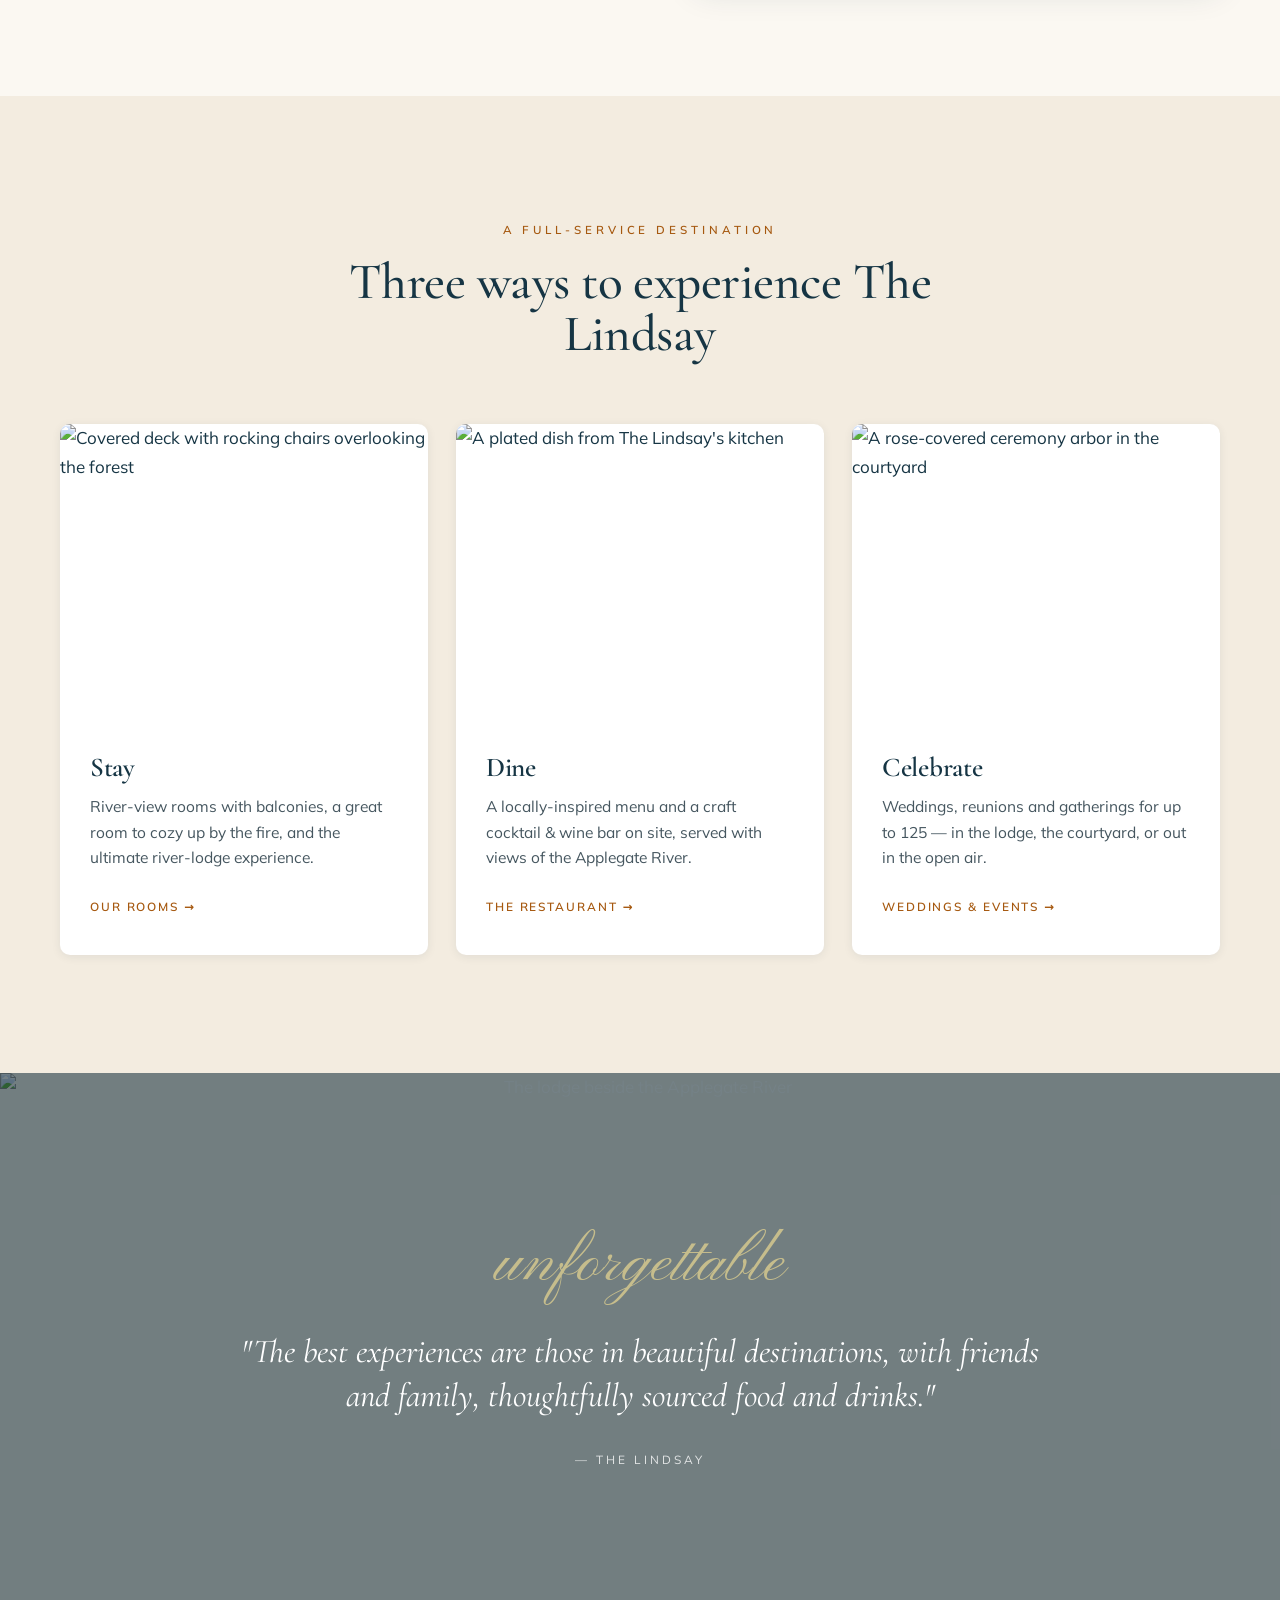
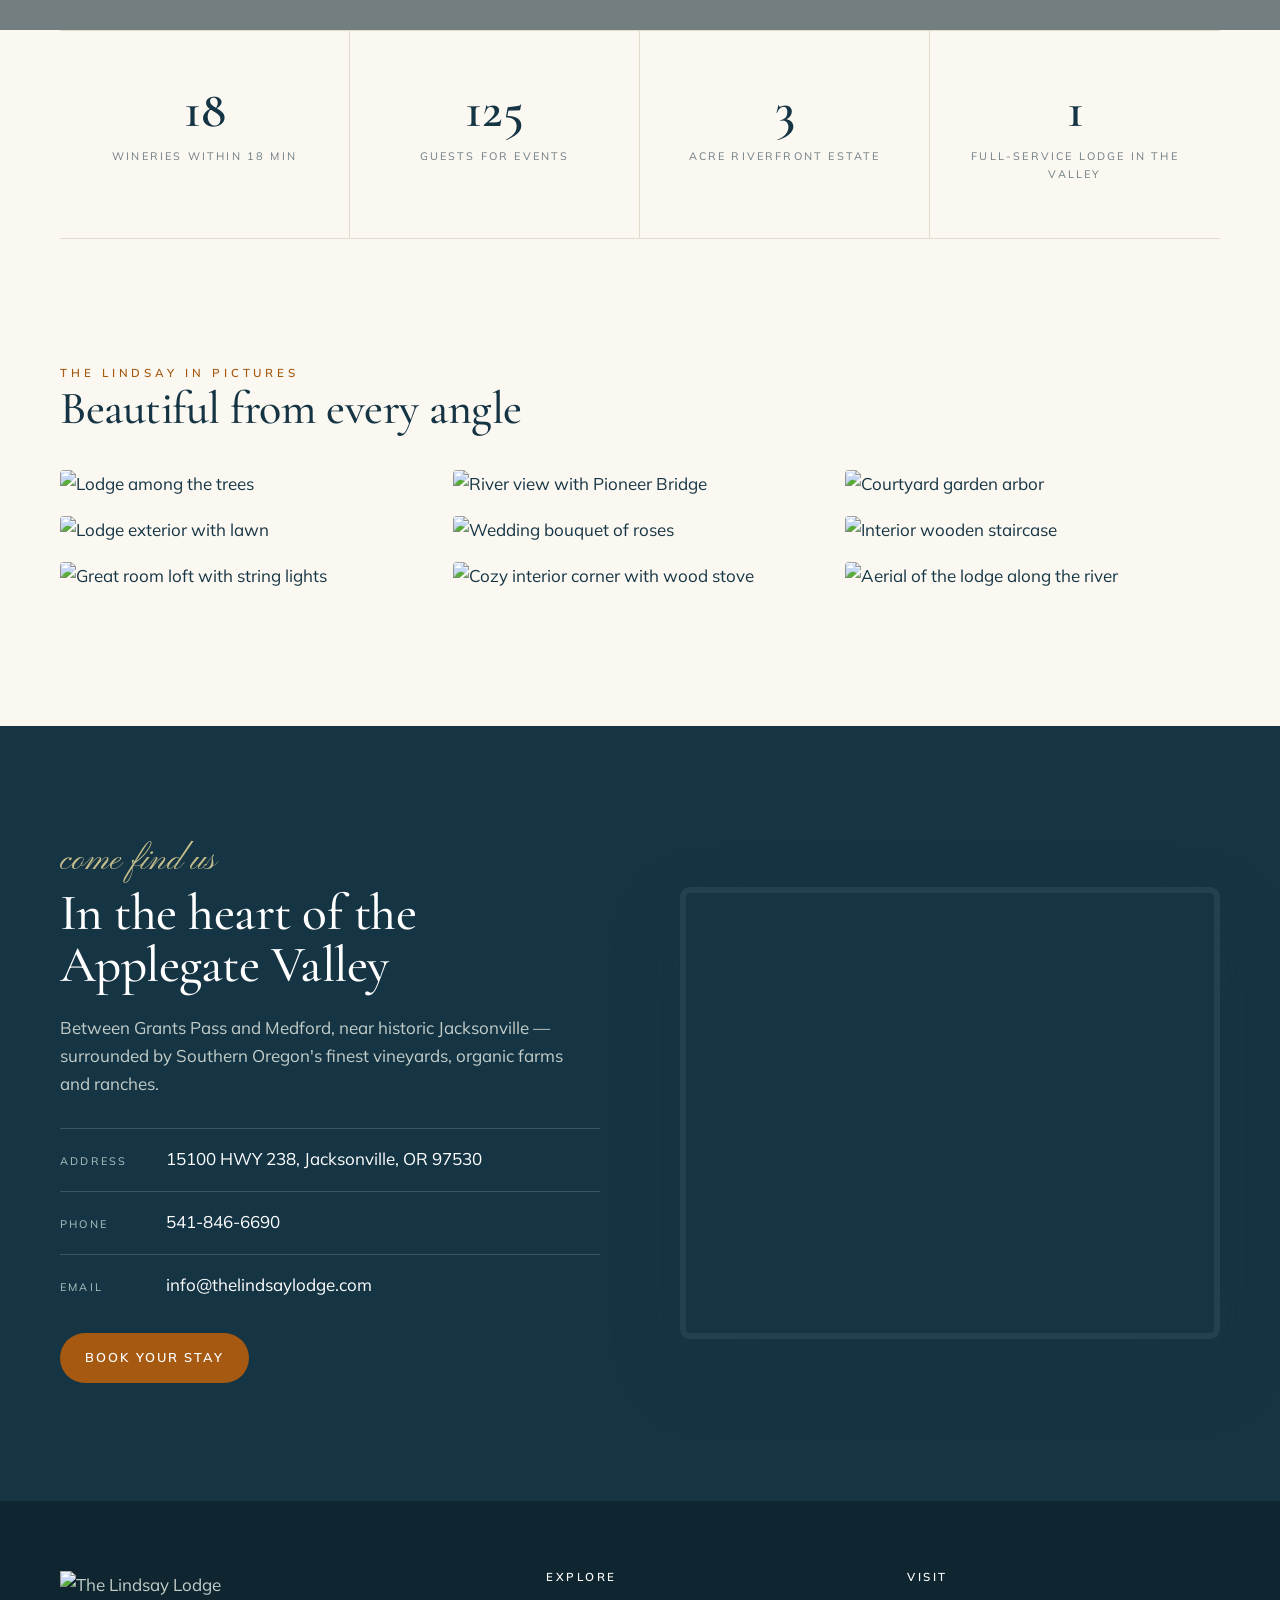
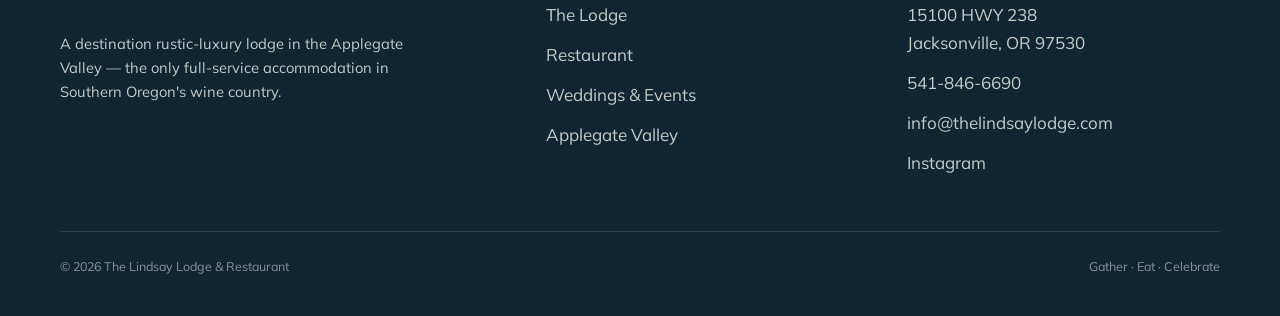
==== commit e5884f8e: "Add catering photos to weddings gallery, update homepage tagline - Add bruschetta and paella chafing" ====
--- a/index.html
+++ b/index.html
@@ -222,7 +222,7 @@
       <span class="script">a river runs through it</span>
       <h2 class="lead">A handcrafted log lodge on the banks of the Applegate River.</h2>
       <p>Set on a three-acre riverfront estate between Grants Pass and Medford near historic Jacksonville, The Lindsay is family-owned and built for forever memories. Every room opens onto a balcony with views of the Applegate River and the historic bridge.</p>
-      <p>Whether it's a reunion, wedding, retreat, or a romantic getaway in wine country — we specialize in the remarkable.</p>
+      <p>Whether it's a reunion, wedding, retreat, or a romantic getaway in wine country — we specialize in creating memories.</p>
     </div>
     <div class="welcome__media">
       <img src="https://static.wixstatic.com/media/81984b_e0f0454c3f3c47bebc3eb9627e3db550~mv2.jpeg/v1/fill/w_1100,h_1120,al_c,q_90,enc_auto/file.jpeg" alt="The redwood lodge exterior with river-view balconies">
@@ -297,7 +297,6 @@
         <span class="eyebrow eyebrow--burnt">The Lindsay in pictures</span>
         <h2>Beautiful from every angle</h2>
       </div>
-      <a class="btn btn--ghost" href="#">View Full Gallery</a>
     </div>
     <div class="gmasonry" id="gmasonry">
       <img src="https://static.wixstatic.com/media/81984b_2995b2b04b2b4f168e43657d0905bac6~mv2.jpeg/v1/fill/w_800,h_1060,al_c,q_90,enc_auto/file.jpeg" alt="Lodge among the trees">
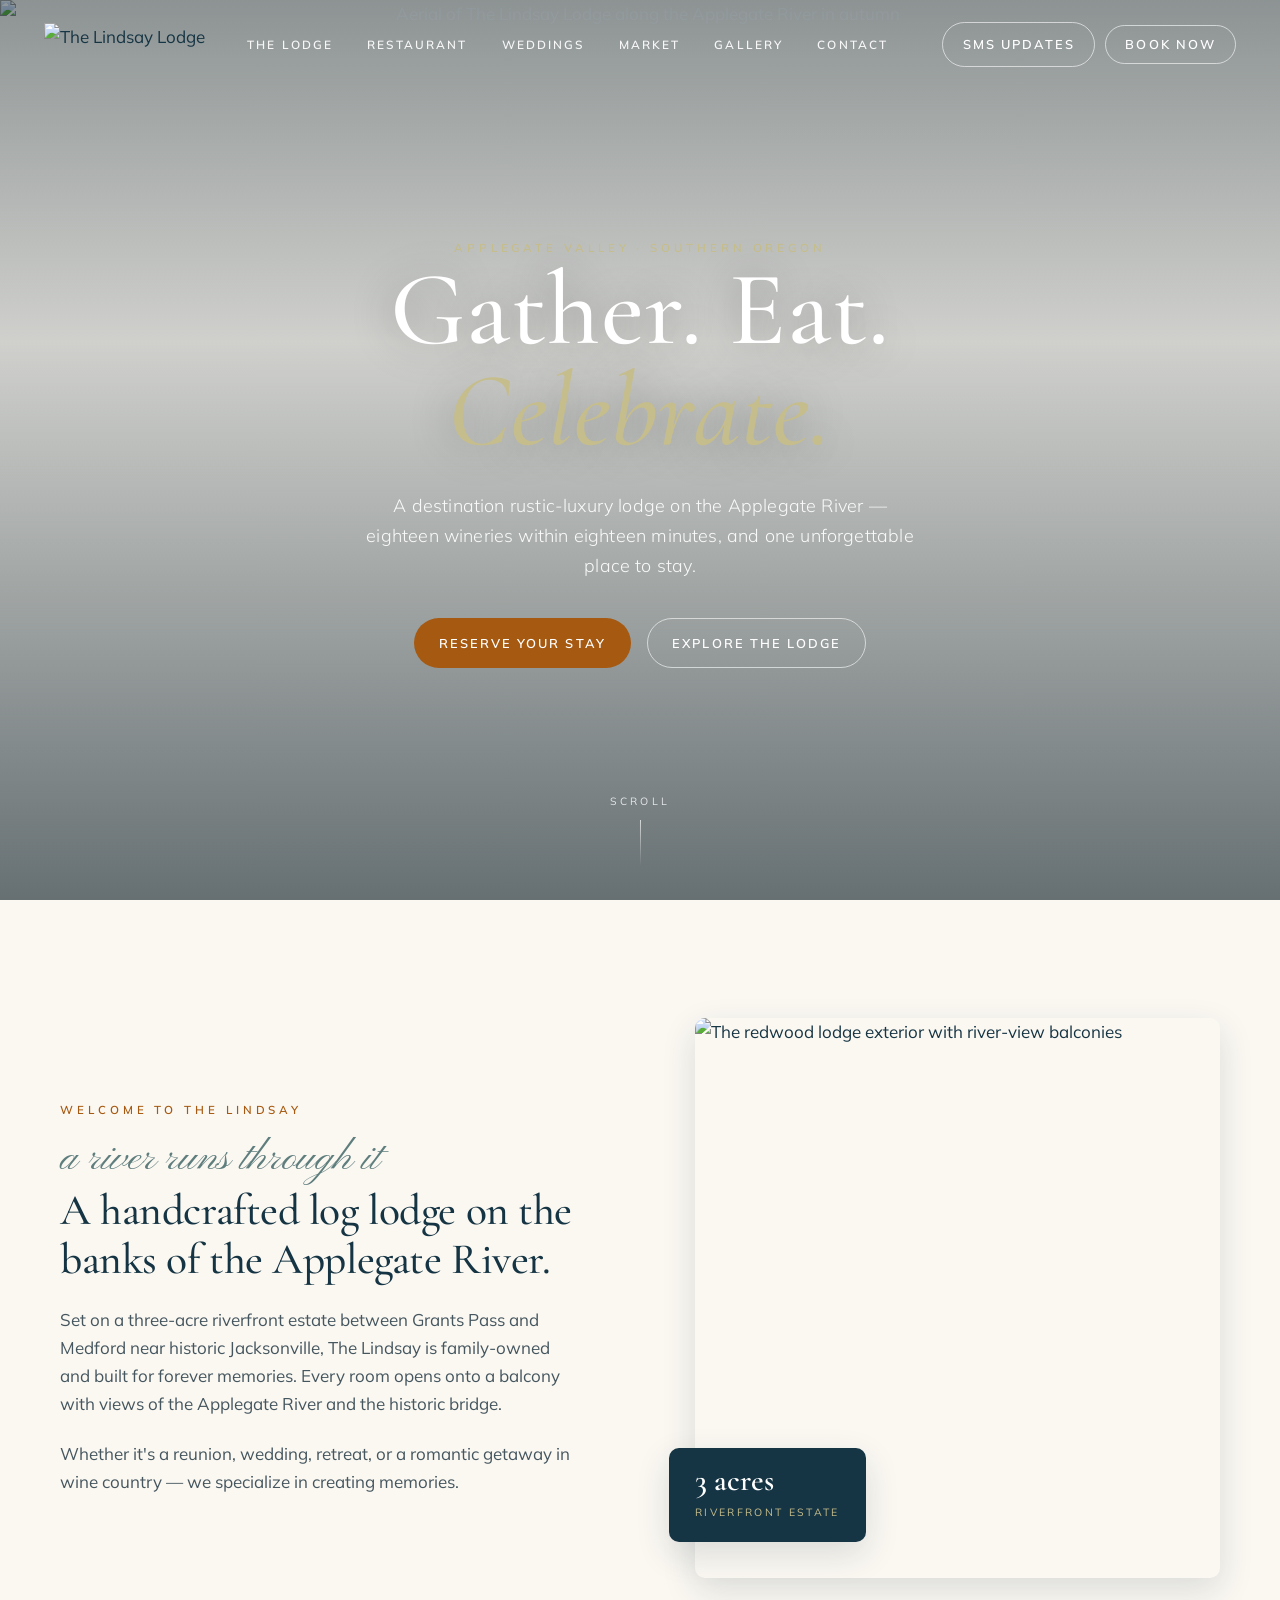
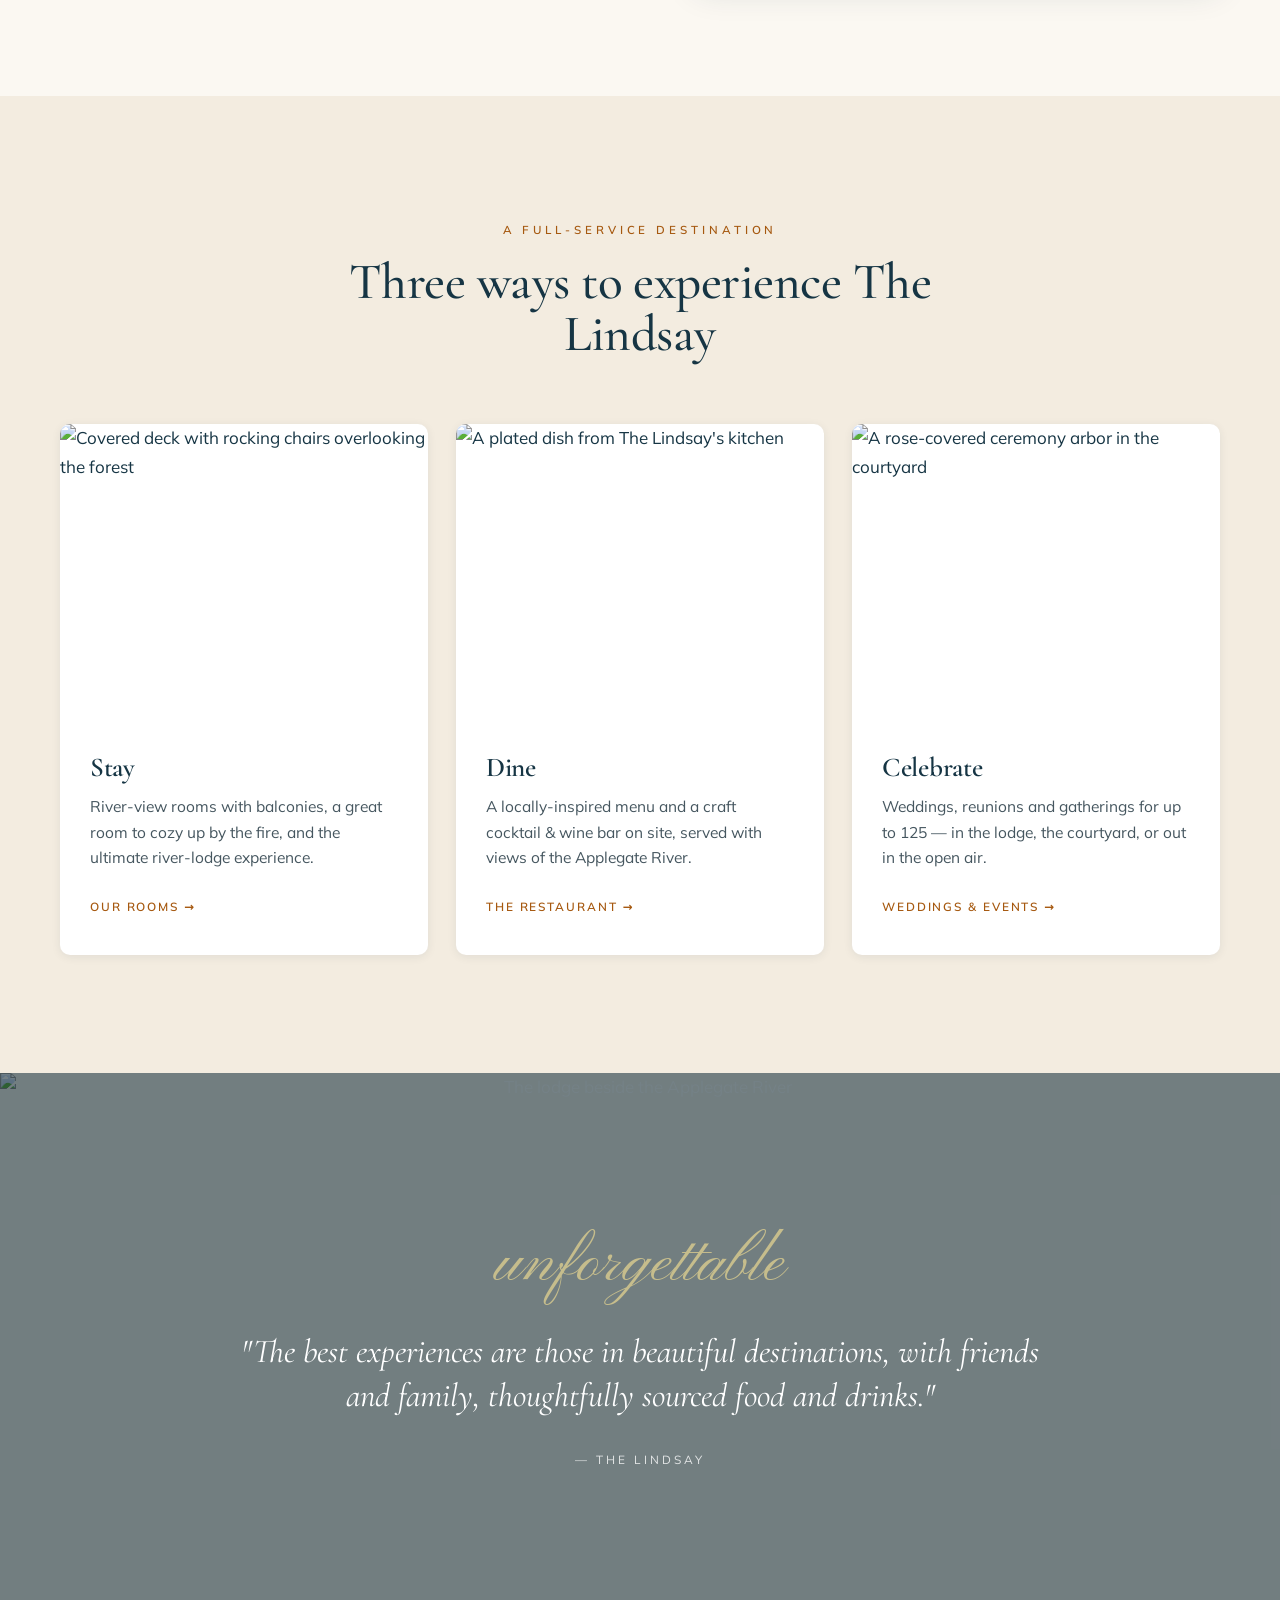
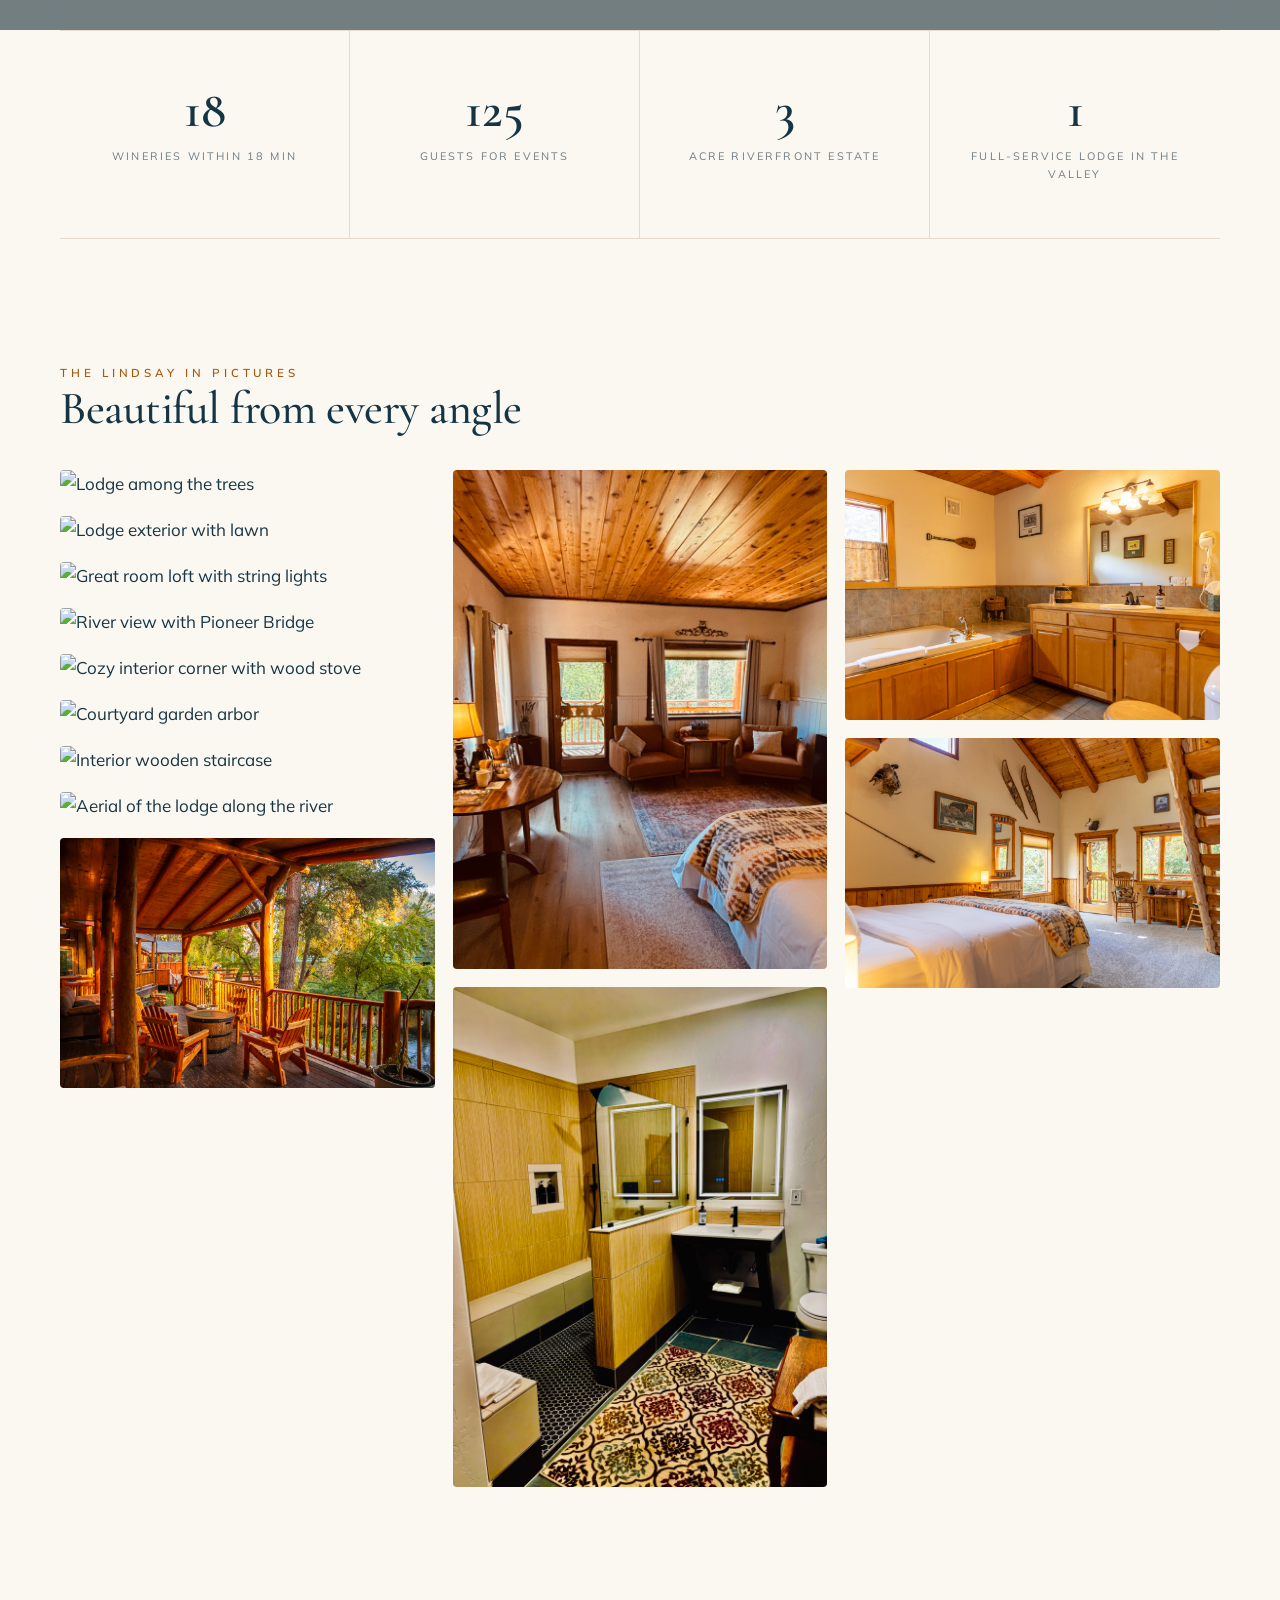
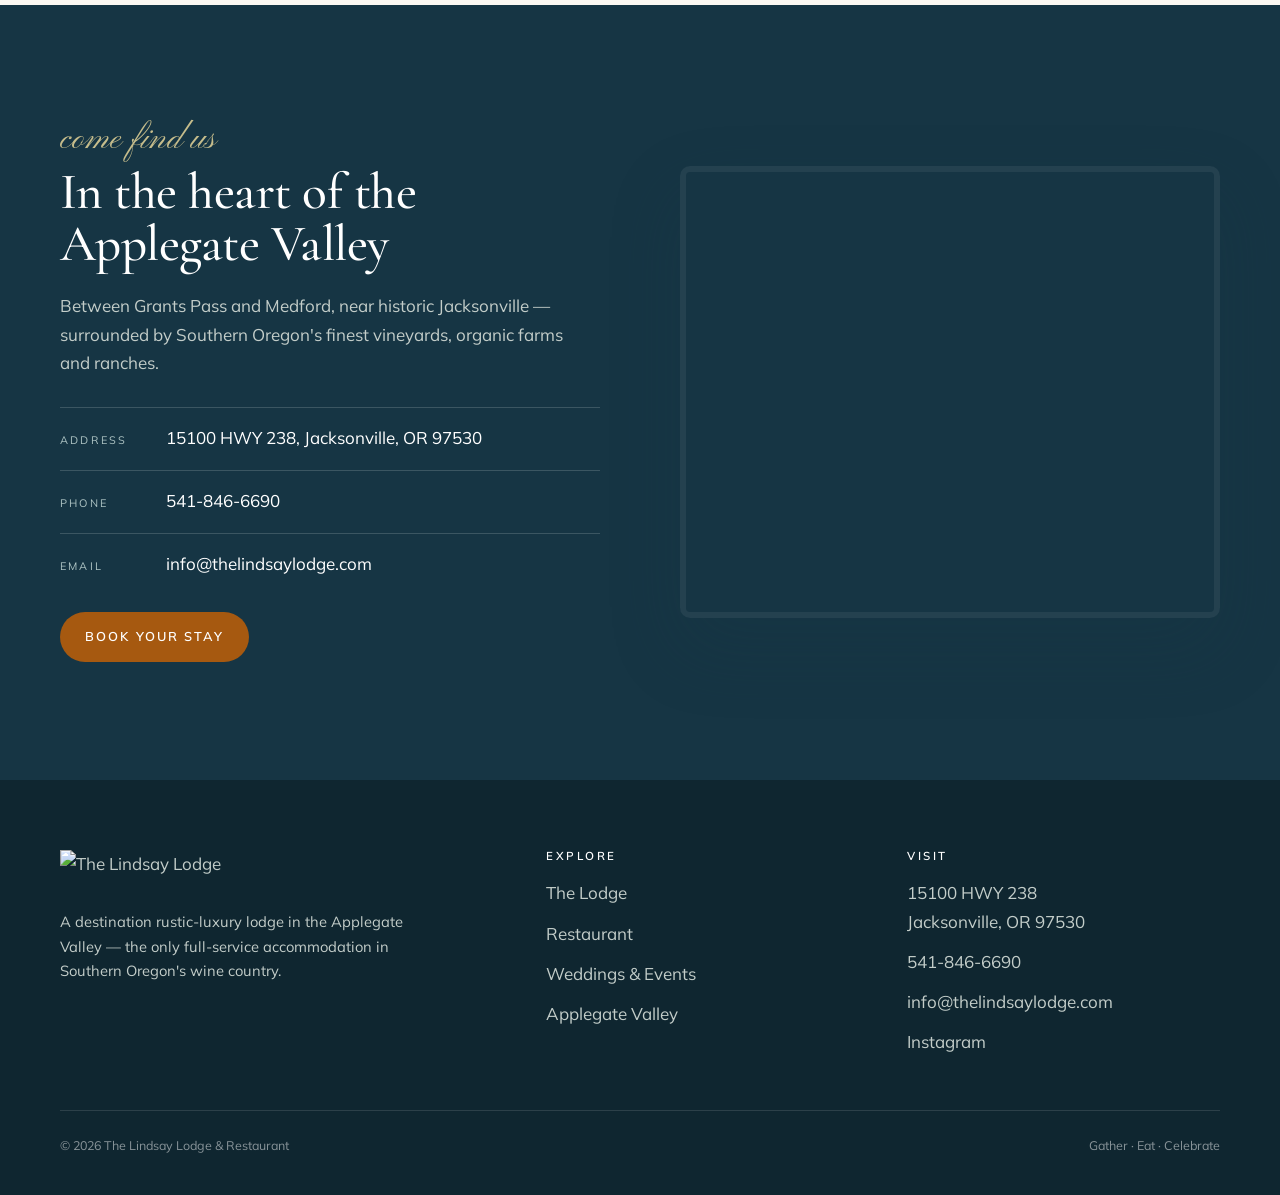
==== commit b1ee75ec: "Add Applegate Evening Market page and lodge gallery photos - New market.html page with hero, lineup," ====
--- a/index.html
+++ b/index.html
@@ -3,7 +3,82 @@
 <head>
 <meta charset="utf-8">
 <meta name="viewport" content="width=device-width, initial-scale=1">
-<title>The Lindsay Lodge — Riverfront</title>
+<title>The Lindsay Lodge | Riverfront Lodge, Restaurant & Wedding Venue — Applegate Valley, Oregon</title>
+<meta name="description" content="The Lindsay Lodge is a riverfront retreat in Oregon's Applegate Valley — 7 lodge rooms, a farm-to-table restaurant, and a premier wedding venue near Jacksonville, between Grants Pass and Medford.">
+<meta name="robots" content="index, follow">
+<link rel="canonical" href="https://www.thelindsaylodge.com/">
+
+<!-- Open Graph -->
+<meta property="og:type" content="website">
+<meta property="og:url" content="https://www.thelindsaylodge.com/">
+<meta property="og:title" content="The Lindsay Lodge | Applegate Valley, Oregon">
+<meta property="og:description" content="A riverfront retreat in the Applegate Valley — lodge rooms, farm-to-table restaurant, and wedding venue near Jacksonville, Oregon.">
+<meta property="og:image" content="https://www.thelindsaylodge.com/assets/restaurant-hero.jpg">
+<meta property="og:site_name" content="The Lindsay Lodge">
+
+<!-- Twitter Card -->
+<meta name="twitter:card" content="summary_large_image">
+<meta name="twitter:title" content="The Lindsay Lodge | Applegate Valley, Oregon">
+<meta name="twitter:description" content="A riverfront retreat in the Applegate Valley — lodge rooms, farm-to-table restaurant, and wedding venue near Jacksonville, Oregon.">
+<meta name="twitter:image" content="https://www.thelindsaylodge.com/assets/restaurant-hero.jpg">
+
+<!-- Structured Data -->
+<script type="application/ld+json">
+{
+  "@context": "https://schema.org",
+  "@type": "LodgingBusiness",
+  "name": "The Lindsay Lodge",
+  "url": "https://www.thelindsaylodge.com",
+  "logo": "https://www.thelindsaylodge.com/assets/logo-light.png",
+  "image": "https://www.thelindsaylodge.com/assets/restaurant-hero.jpg",
+  "description": "A family-owned riverfront lodge, restaurant, and wedding venue set on a three-acre estate in the Applegate Valley of Southern Oregon.",
+  "telephone": "+1-541-846-6690",
+  "email": "info@thelindsaylodge.com",
+  "address": {
+    "@type": "PostalAddress",
+    "streetAddress": "15100 HWY 238",
+    "addressLocality": "Jacksonville",
+    "addressRegion": "OR",
+    "postalCode": "97530",
+    "addressCountry": "US"
+  },
+  "geo": {
+    "@type": "GeoCoordinates",
+    "latitude": 42.2292,
+    "longitude": -123.0522
+  },
+  "numberOfRooms": 7,
+  "amenityFeature": [
+    { "@type": "LocationFeatureSpecification", "name": "Riverfront Views", "value": true },
+    { "@type": "LocationFeatureSpecification", "name": "On-site Restaurant", "value": true },
+    { "@type": "LocationFeatureSpecification", "name": "Wedding & Event Venue", "value": true },
+    { "@type": "LocationFeatureSpecification", "name": "Private Balconies", "value": true }
+  ],
+  "hasMap": "https://maps.google.com/?q=15100+OR-238+Applegate+OR+97530",
+  "sameAs": [
+    "https://www.instagram.com/thelindsaylodge"
+  ],
+  "containsPlace": [
+    {
+      "@type": "Restaurant",
+      "name": "The Lindsay Lodge Restaurant",
+      "url": "https://www.thelindsaylodge.com/restaurant",
+      "servesCuisine": "Farm-to-Table, American",
+      "openingHours": ["Th-Su 16:00-20:00"],
+      "telephone": "+1-541-846-6690",
+      "address": {
+        "@type": "PostalAddress",
+        "streetAddress": "15100 HWY 238",
+        "addressLocality": "Jacksonville",
+        "addressRegion": "OR",
+        "postalCode": "97530",
+        "addressCountry": "US"
+      }
+    }
+  ]
+}
+</script>
+
 <link rel="stylesheet" href="styles/brand.css">
 <style>
 /* ============ DIRECTION A — "RIVERFRONT" : editorial calm ============ */
@@ -165,6 +240,18 @@
 .nav__mobile .nav__mobile__sms a{ border-bottom:none; padding:0; color:var(--gold-dk); font-size:.76rem; letter-spacing:.14em; }
 .nav__mobile .nav__mobile__sms a:hover{ color:var(--burnt); }
 @media(max-width:980px){ .nav__burger{ display:flex; } .nav__sms-desktop{ display:none; } }
+/* Book dropdown */
+.book-dropdown{ position:relative; }
+.book-dropdown > button{ background:transparent; }
+.book-dropdown__menu{ display:none; position:absolute; top:calc(100% + 10px); right:0;
+  background:#fff; border-radius:var(--r-md); box-shadow:var(--shadow-md);
+  min-width:190px; overflow:hidden; z-index:200; }
+.book-dropdown__menu.open{ display:block; }
+.book-dropdown__menu a{ display:block; padding:15px 20px; font-family:var(--body);
+  font-weight:600; font-size:.78rem; letter-spacing:.12em; text-transform:uppercase;
+  color:var(--ink); border-bottom:1px solid var(--line); transition:background .18s; }
+.book-dropdown__menu a:last-child{ border-bottom:none; }
+.book-dropdown__menu a:hover{ background:var(--canvas-2); }
 </style>
 </head>
 <body data-screen-label="Direction A — Riverfront">
@@ -178,13 +265,20 @@
       <a class="navlink" href="#lodge">The Lodge</a>
       <a class="navlink" href="restaurant.html">Restaurant</a>
       <a class="navlink" href="weddings.html">Weddings</a>
+      <a class="navlink" href="market.html">Market</a>
       <a class="navlink" href="#gallery">Gallery</a>
       <a class="navlink" href="#visit">Contact</a>
     </div>
   </div>
   <div style="display:flex;gap:10px;align-items:center;">
     <a class="btn btn--ghost-light nav__sms-desktop" href="https://mailchi.mp/thelindsaylodge/sms-signup" target="_blank" rel="noopener">SMS Updates</a>
-    <a class="btn btn--ghost-light" href="https://resnexus.com/resnexus/reservations/book/3CEECE79-8033-436E-B583-3819718437B6" target="_blank" rel="noopener">Book Now</a>
+    <div class="book-dropdown" id="bookDropdown">
+      <button class="btn btn--ghost-light" id="bookBtn" aria-haspopup="true" aria-expanded="false">Book Now</button>
+      <div class="book-dropdown__menu" id="bookMenu">
+        <a href="https://resnexus.com/resnexus/reservations/book/3CEECE79-8033-436E-B583-3819718437B6" target="_blank" rel="noopener">Book a Room</a>
+        <a href="restaurant.html#reserve">Book a Table</a>
+      </div>
+    </div>
   </div>
 </nav>
 <div class="nav__mobile" id="navMobile">
@@ -192,6 +286,7 @@
   <a href="#lodge">The Lodge</a>
   <a href="restaurant.html">Restaurant</a>
   <a href="weddings.html">Weddings</a>
+  <a href="market.html">Market</a>
   <a href="#gallery">Gallery</a>
   <a href="#visit">Contact</a>
   <div class="nav__mobile__sms">
@@ -303,11 +398,16 @@
       <img src="https://static.wixstatic.com/media/81984b_a6b88bb6af1b4dbc8dd4321b2013a527~mv2.jpeg/v1/fill/w_900,h_640,al_c,q_90,enc_auto/file.jpeg" alt="Lodge exterior with lawn">
       <img src="https://static.wixstatic.com/media/81984b_79e0b3b03fa14bf68189364c2d456e47~mv2.jpeg/v1/fill/w_800,h_1080,al_c,q_90,enc_auto/file.jpeg" alt="Great room loft with string lights">
       <img src="https://static.wixstatic.com/media/81984b_94eaa2080f004097ba31263f3a4099b2~mv2.jpg/v1/fill/w_800,h_1040,al_c,q_90,enc_auto/file.jpg" alt="River view with Pioneer Bridge">
-      <img src="https://static.wixstatic.com/media/81984b_9e159ea9d70242e99643ba119f3e299b~mv2.jpg/v1/fill/w_900,h_640,al_c,q_90,enc_auto/file.jpg" alt="Wedding bouquet of roses">
+
       <img src="https://static.wixstatic.com/media/81984b_a0bb6279567e485cbc860da800a2f569~mv2.jpeg/v1/fill/w_800,h_1060,al_c,q_90,enc_auto/file.jpeg" alt="Cozy interior corner with wood stove">
       <img src="https://static.wixstatic.com/media/81984b_3a0810bbb7a74aa8b31be51e99a9a39c~mv2.jpeg/v1/fill/w_800,h_1100,al_c,q_90,enc_auto/file.jpeg" alt="Courtyard garden arbor">
       <img src="https://static.wixstatic.com/media/81984b_7a90ce667faf435a880cdd54d060d099~mv2.jpeg/v1/fill/w_800,h_1100,al_c,q_90,enc_auto/file.jpeg" alt="Interior wooden staircase">
       <img src="https://static.wixstatic.com/media/81984b_78df8e2ce96f4a1ca870323763949629~mv2.jpeg/v1/fill/w_900,h_620,al_c,q_90,enc_auto/file.jpeg" alt="Aerial of the lodge along the river">
+      <img src="assets/lodge-deck.jpg" alt="Riverfront deck with Adirondack chairs and fire pit">
+      <img src="assets/lodge-room-interior.jpg" alt="Lodge room with wood ceiling, sitting area and balcony door">
+      <img src="assets/lodge-bathroom-modern.jpg" alt="Modern bathroom with walk-in shower and double mirrors">
+      <img src="assets/lodge-bathroom-classic.jpg" alt="Classic bathroom with soaking tub and wood cabinetry">
+      <img src="assets/lodge-room-vaulted.jpg" alt="Vaulted log ceiling lodge room with king bed and river views">
     </div>
   </div>
 </section>
@@ -388,6 +488,20 @@
   });
   document.getElementById('navMobileClose').addEventListener('click', closeNav);
   navMobile.querySelectorAll('a').forEach(a => a.addEventListener('click', closeNav));
+  // Book dropdown
+  const bookBtn = document.getElementById('bookBtn');
+  const bookMenu = document.getElementById('bookMenu');
+  bookBtn.addEventListener('click', e => {
+    e.stopPropagation();
+    const open = !bookMenu.classList.contains('open');
+    bookMenu.classList.toggle('open', open);
+    bookBtn.setAttribute('aria-expanded', open);
+  });
+  document.addEventListener('click', () => {
+    bookMenu.classList.remove('open');
+    bookBtn.setAttribute('aria-expanded', 'false');
+  });
+  document.addEventListener('keydown', e => { if(e.key==='Escape') bookMenu.classList.remove('open'); });
   // lightbox
   const lb = document.getElementById('lb'), lbImg = lb.querySelector('img');
   document.getElementById('gmasonry').addEventListener('click', e=>{
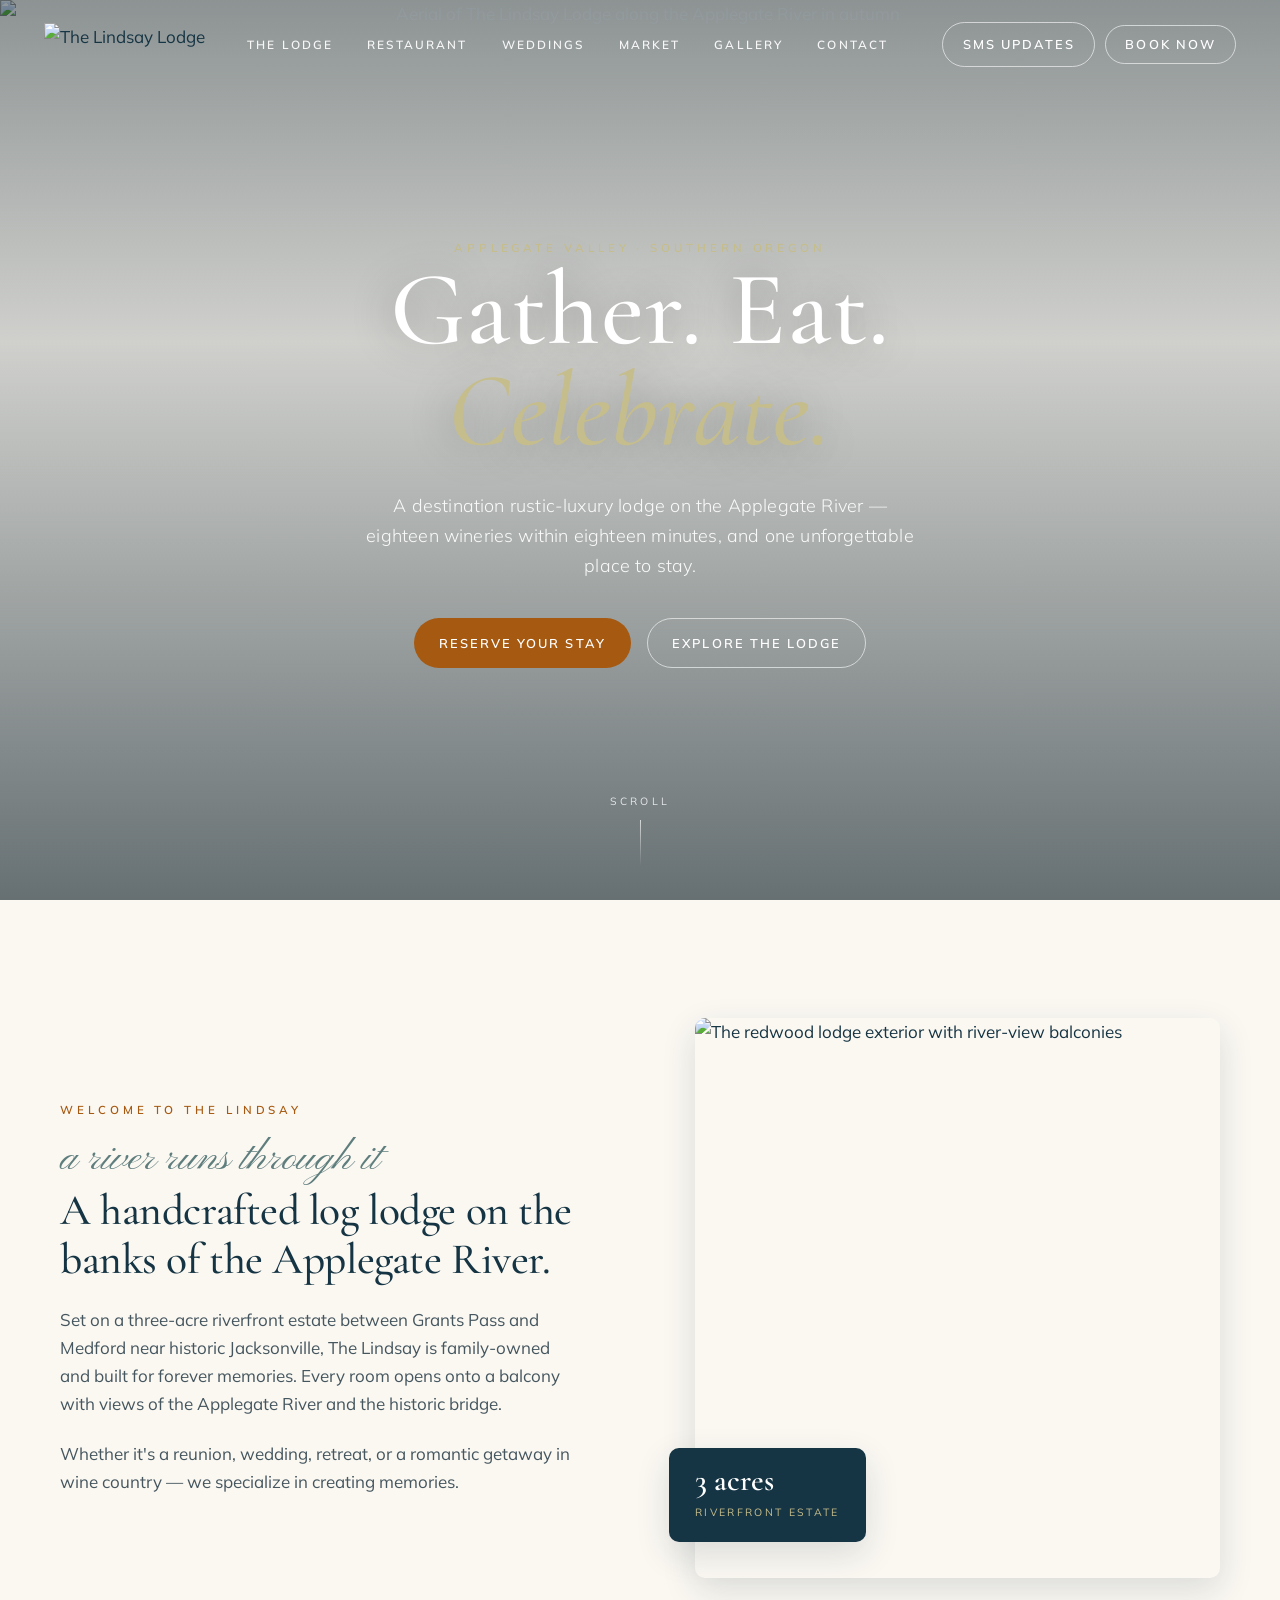
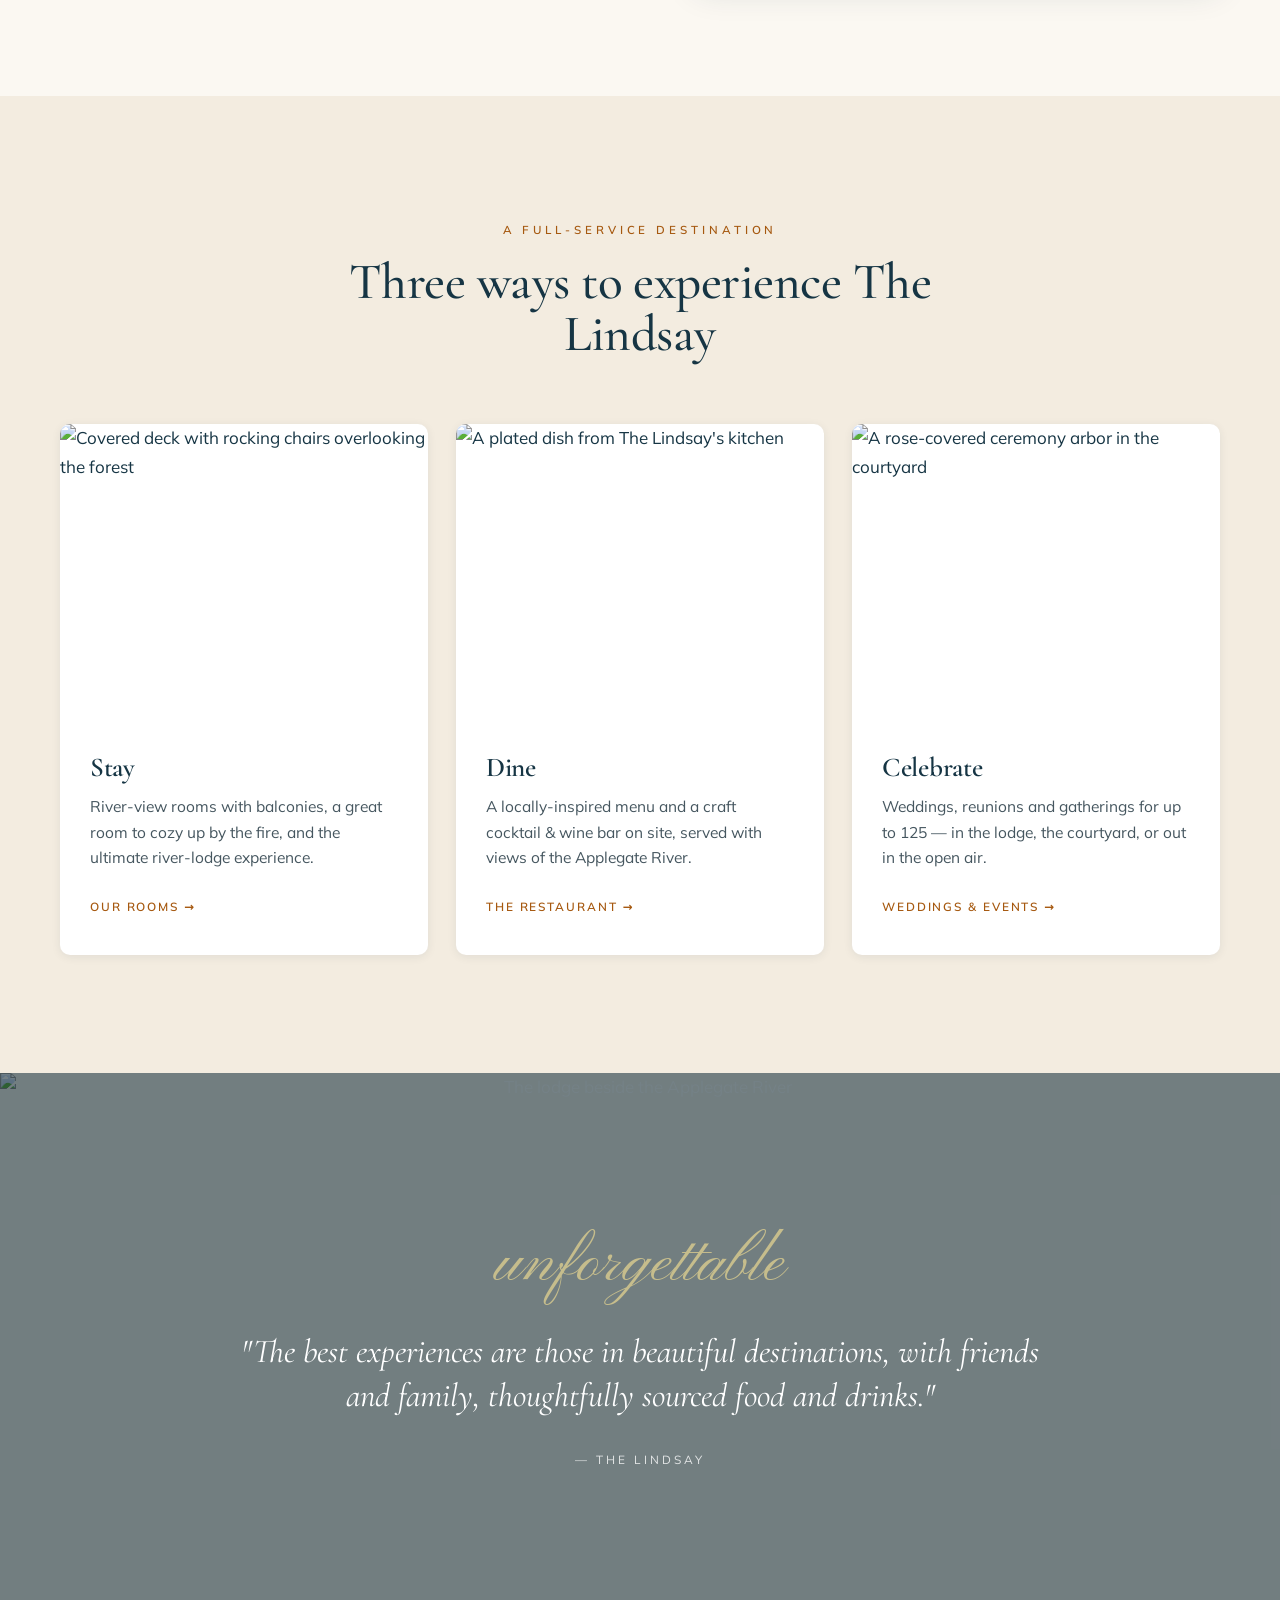
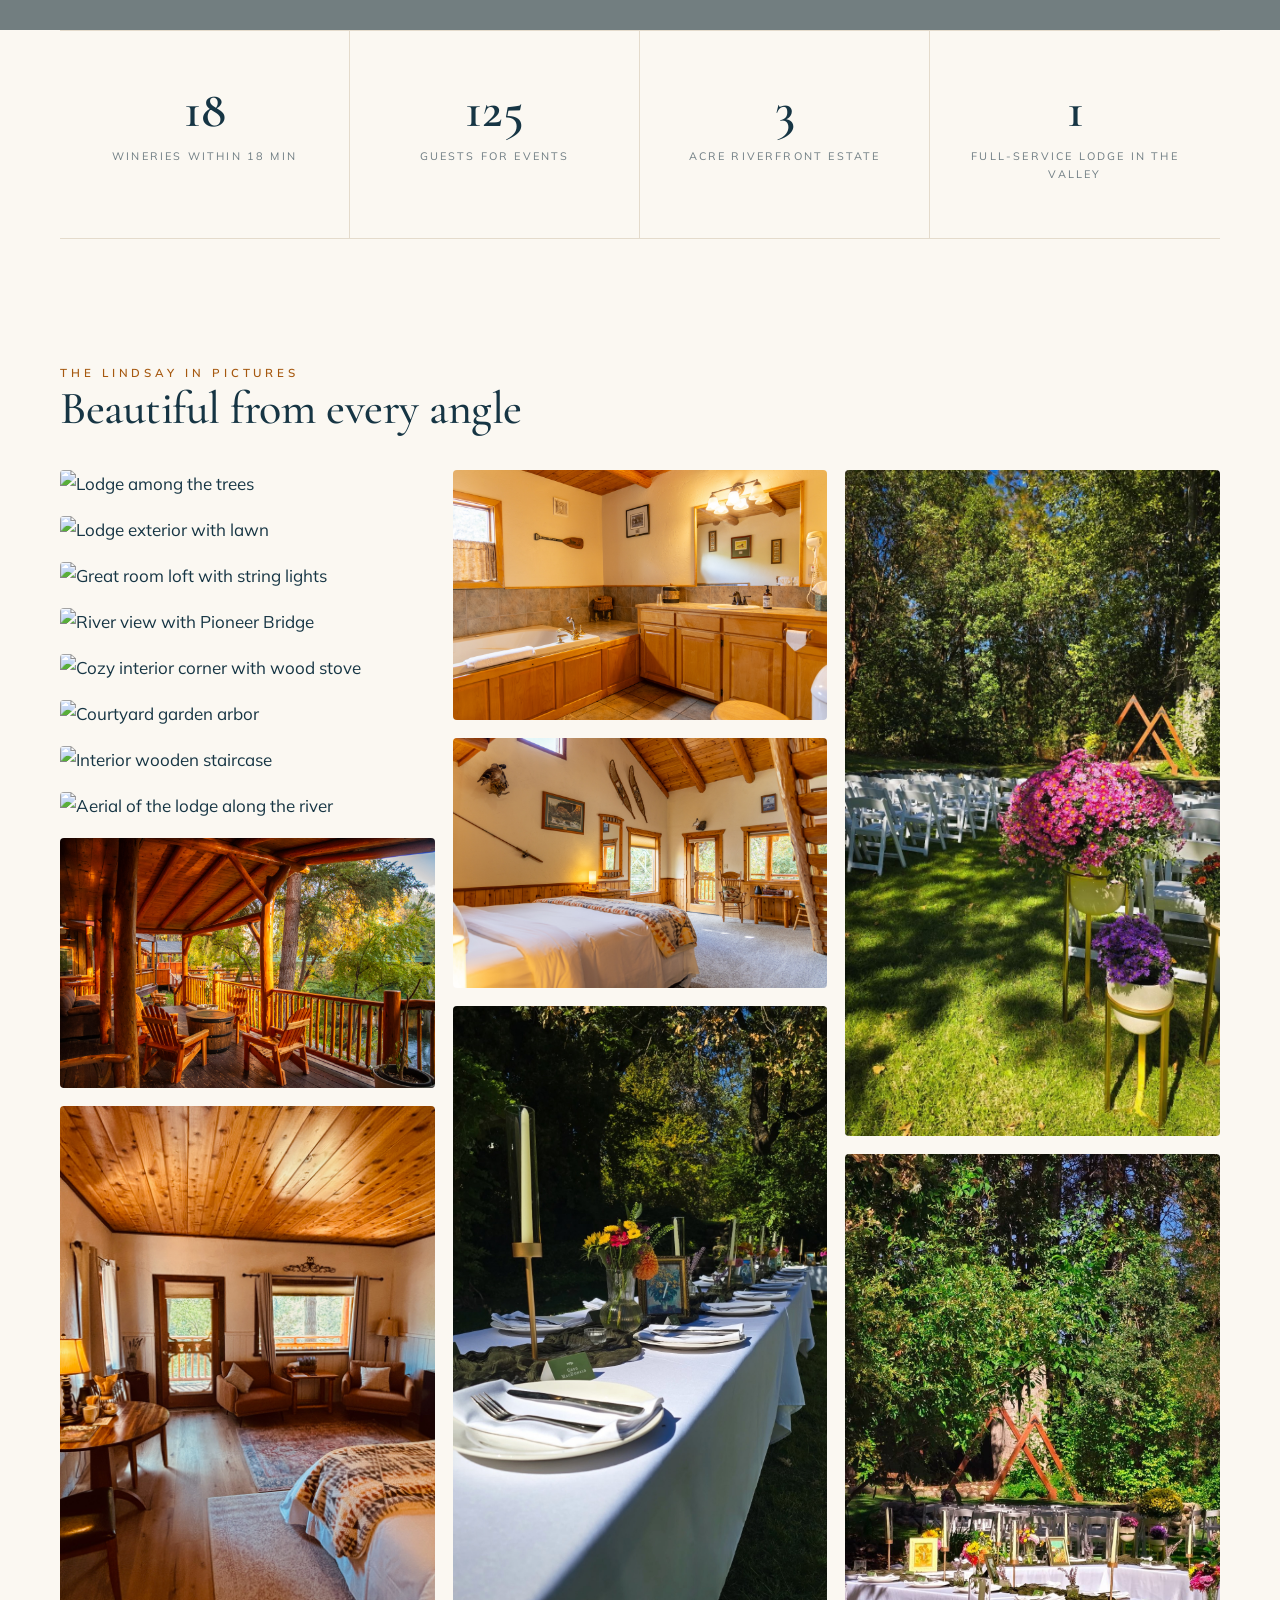
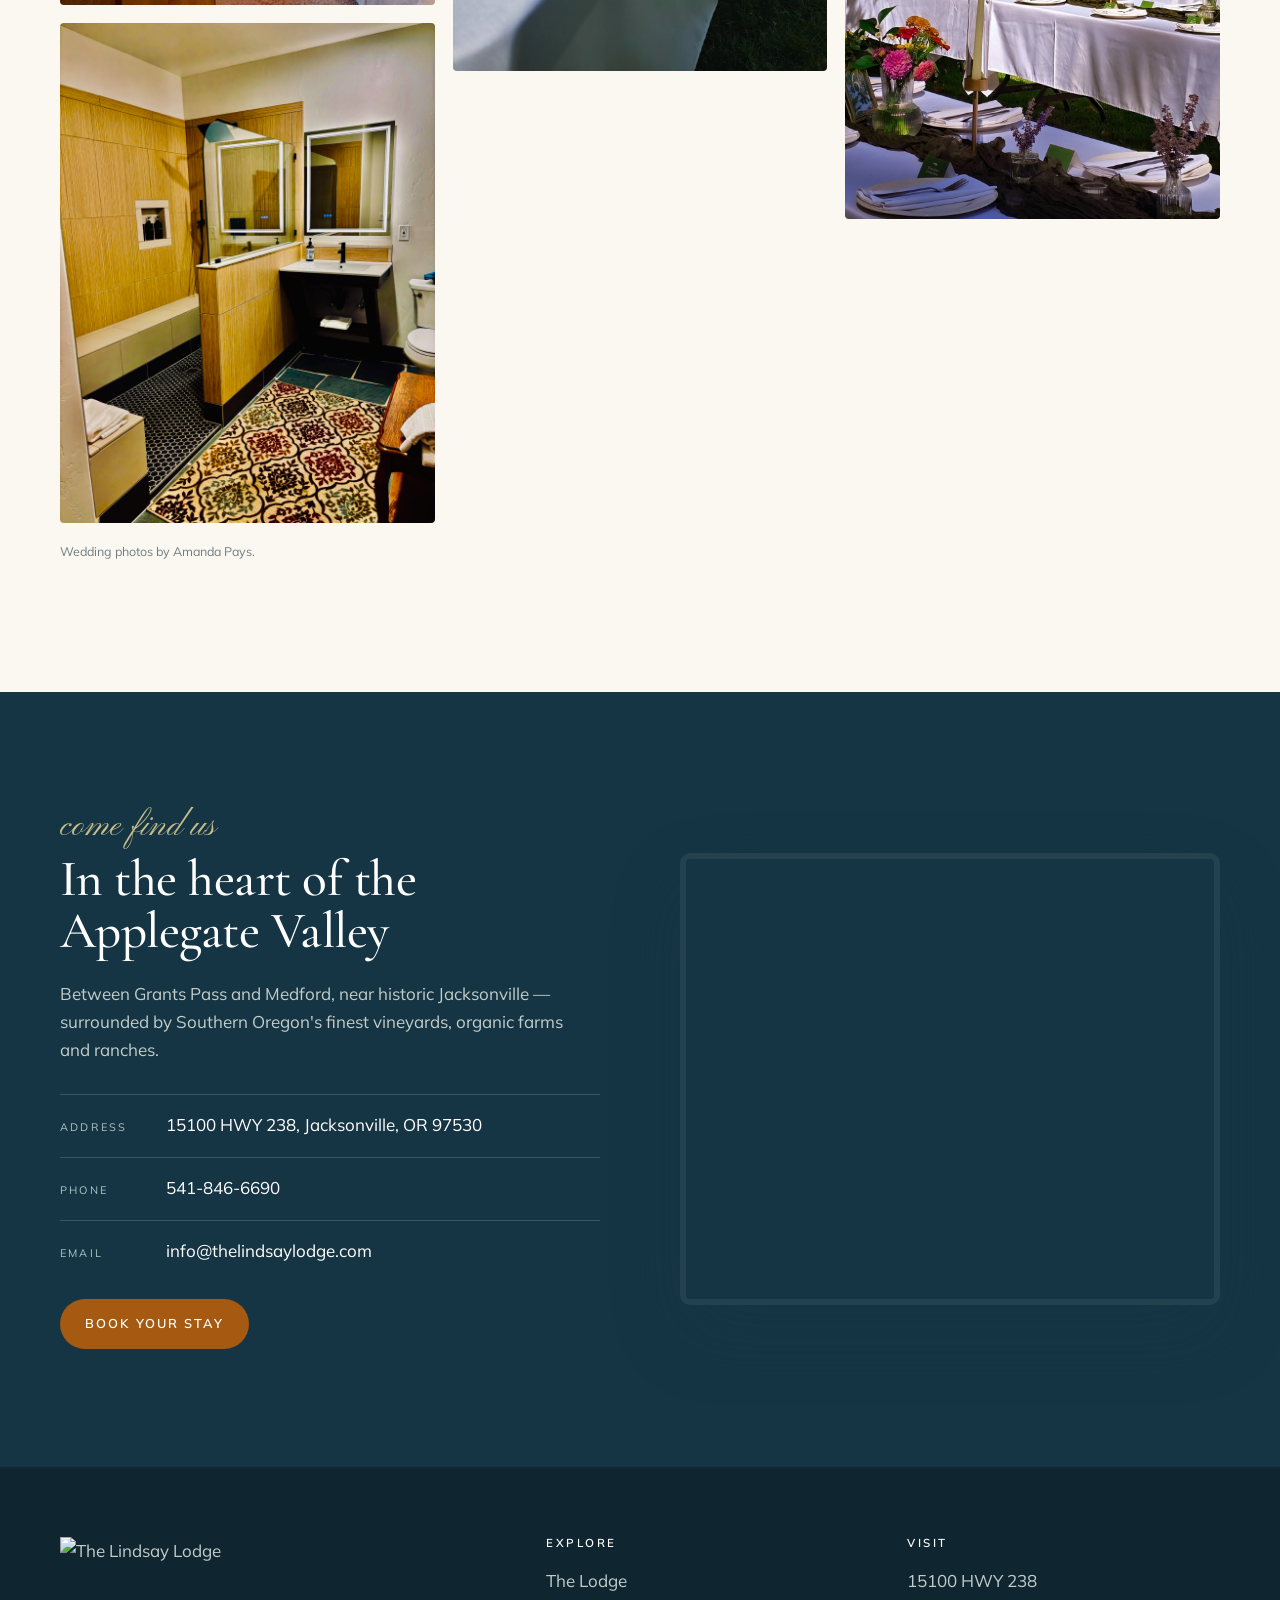
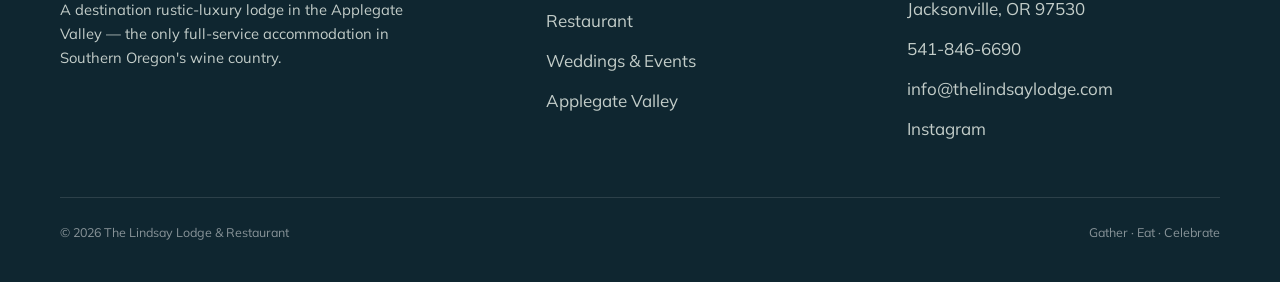
==== commit 7ab40aab: "Add wedding gallery photos by Amanda Pays Co-Authored-By: Claude Sonnet 5 <noreply@anthropic.com>" ====
--- a/index.html
+++ b/index.html
@@ -408,7 +408,11 @@
       <img src="assets/lodge-bathroom-modern.jpg" alt="Modern bathroom with walk-in shower and double mirrors">
       <img src="assets/lodge-bathroom-classic.jpg" alt="Classic bathroom with soaking tub and wood cabinetry">
       <img src="assets/lodge-room-vaulted.jpg" alt="Vaulted log ceiling lodge room with king bed and river views">
-    </div>
+      <img src="assets/wedding-tablescape-riverside.jpg" alt="Long riverside wedding reception table with floral centerpieces and gold candlesticks">
+      <img src="assets/wedding-ceremony-mums-aisle.jpg" alt="Wedding ceremony aisle lined with white chairs and mum arrangements">
+      <img src="assets/wedding-reception-tables-arch.jpg" alt="Wedding reception tables set beneath the trees near the ceremony arch">
+    </div>
+    <p style="font-size:.78rem; color:var(--fg-mute); margin-top:18px;">Wedding photos by Amanda Pays.</p>
   </div>
 </section>
 
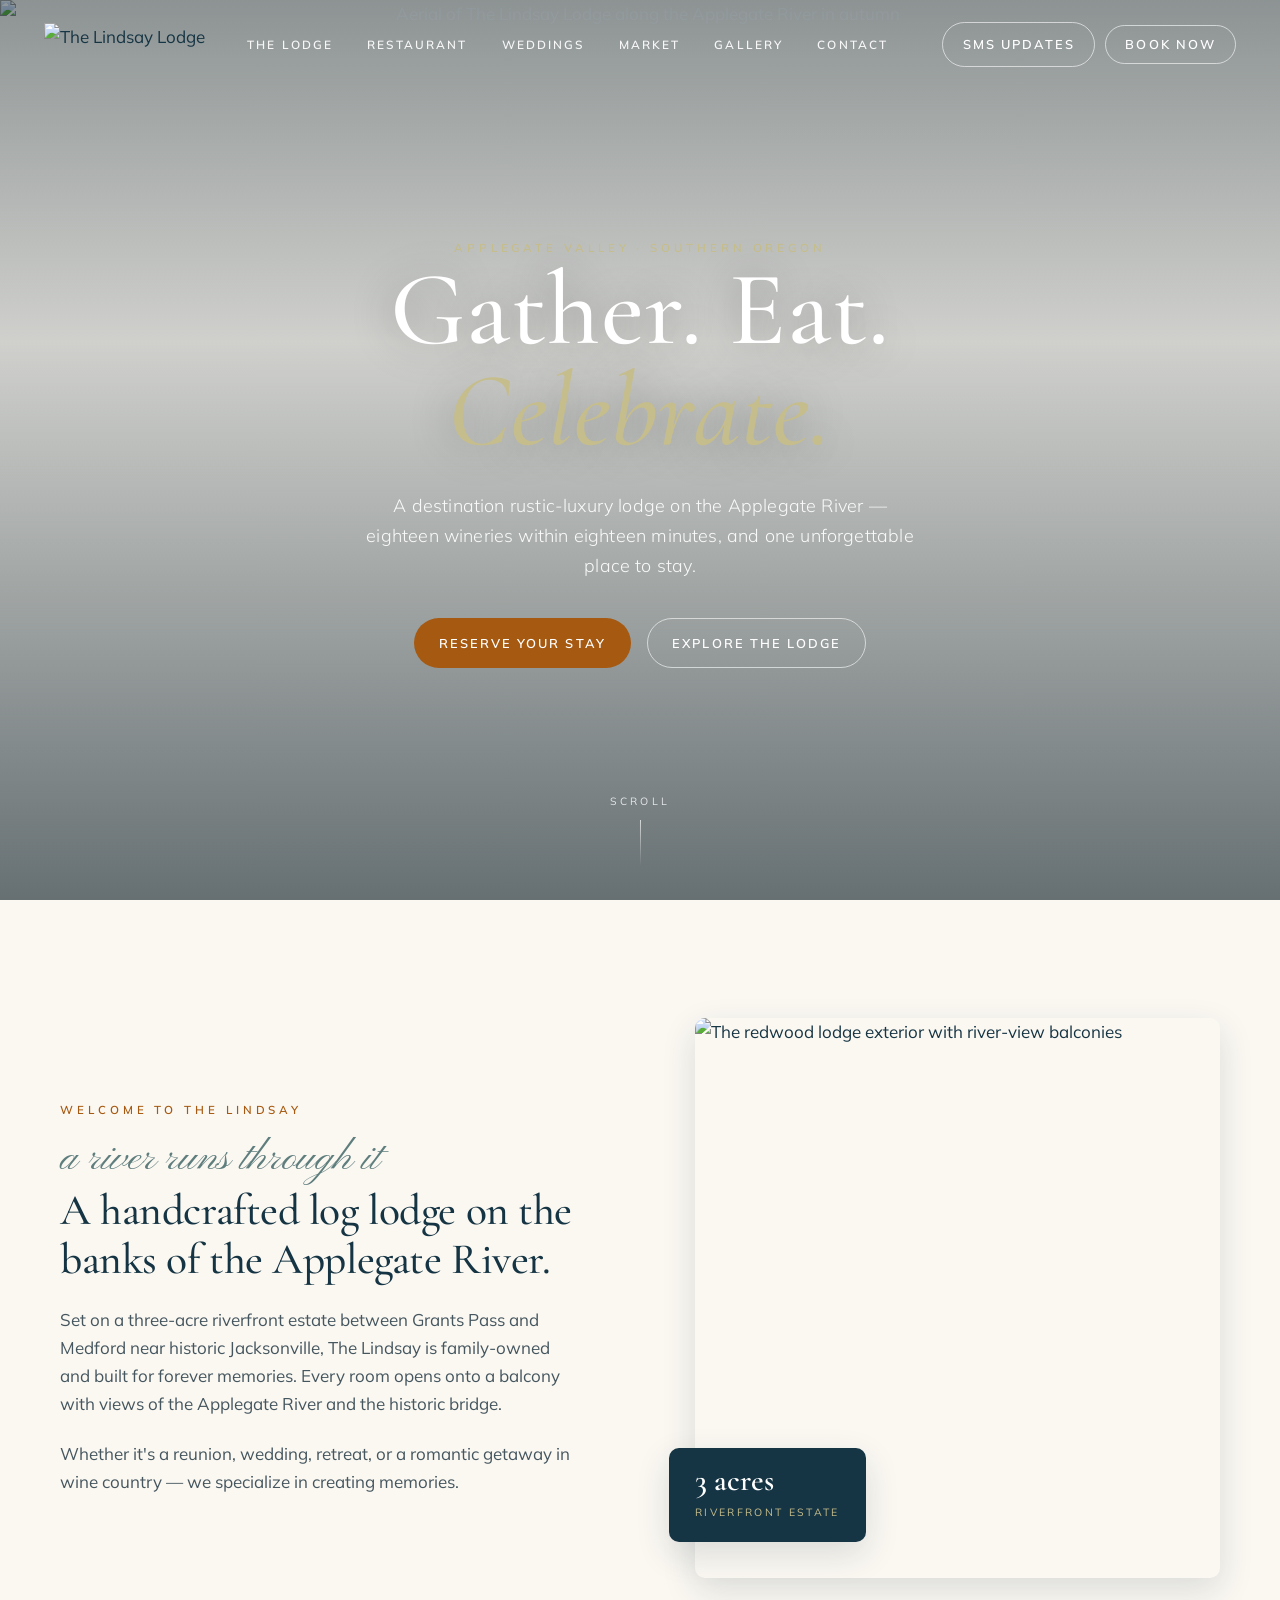
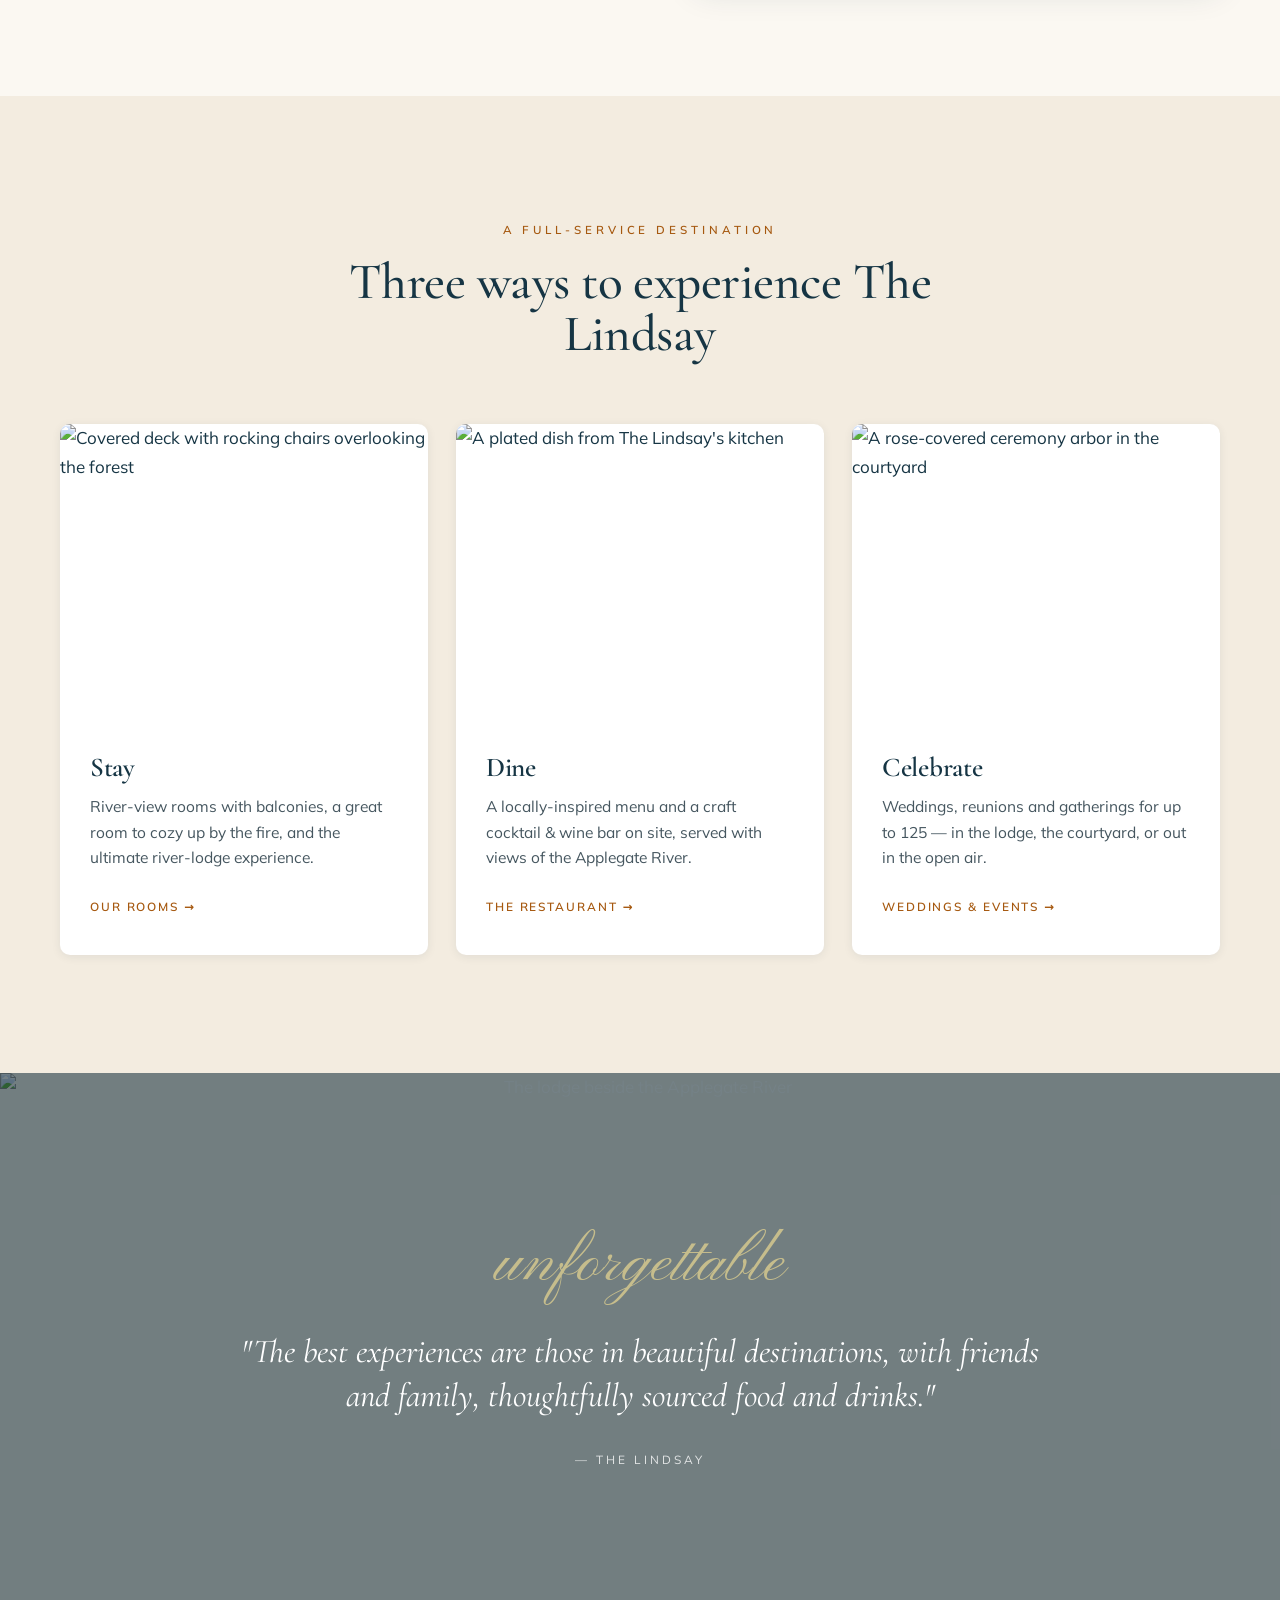
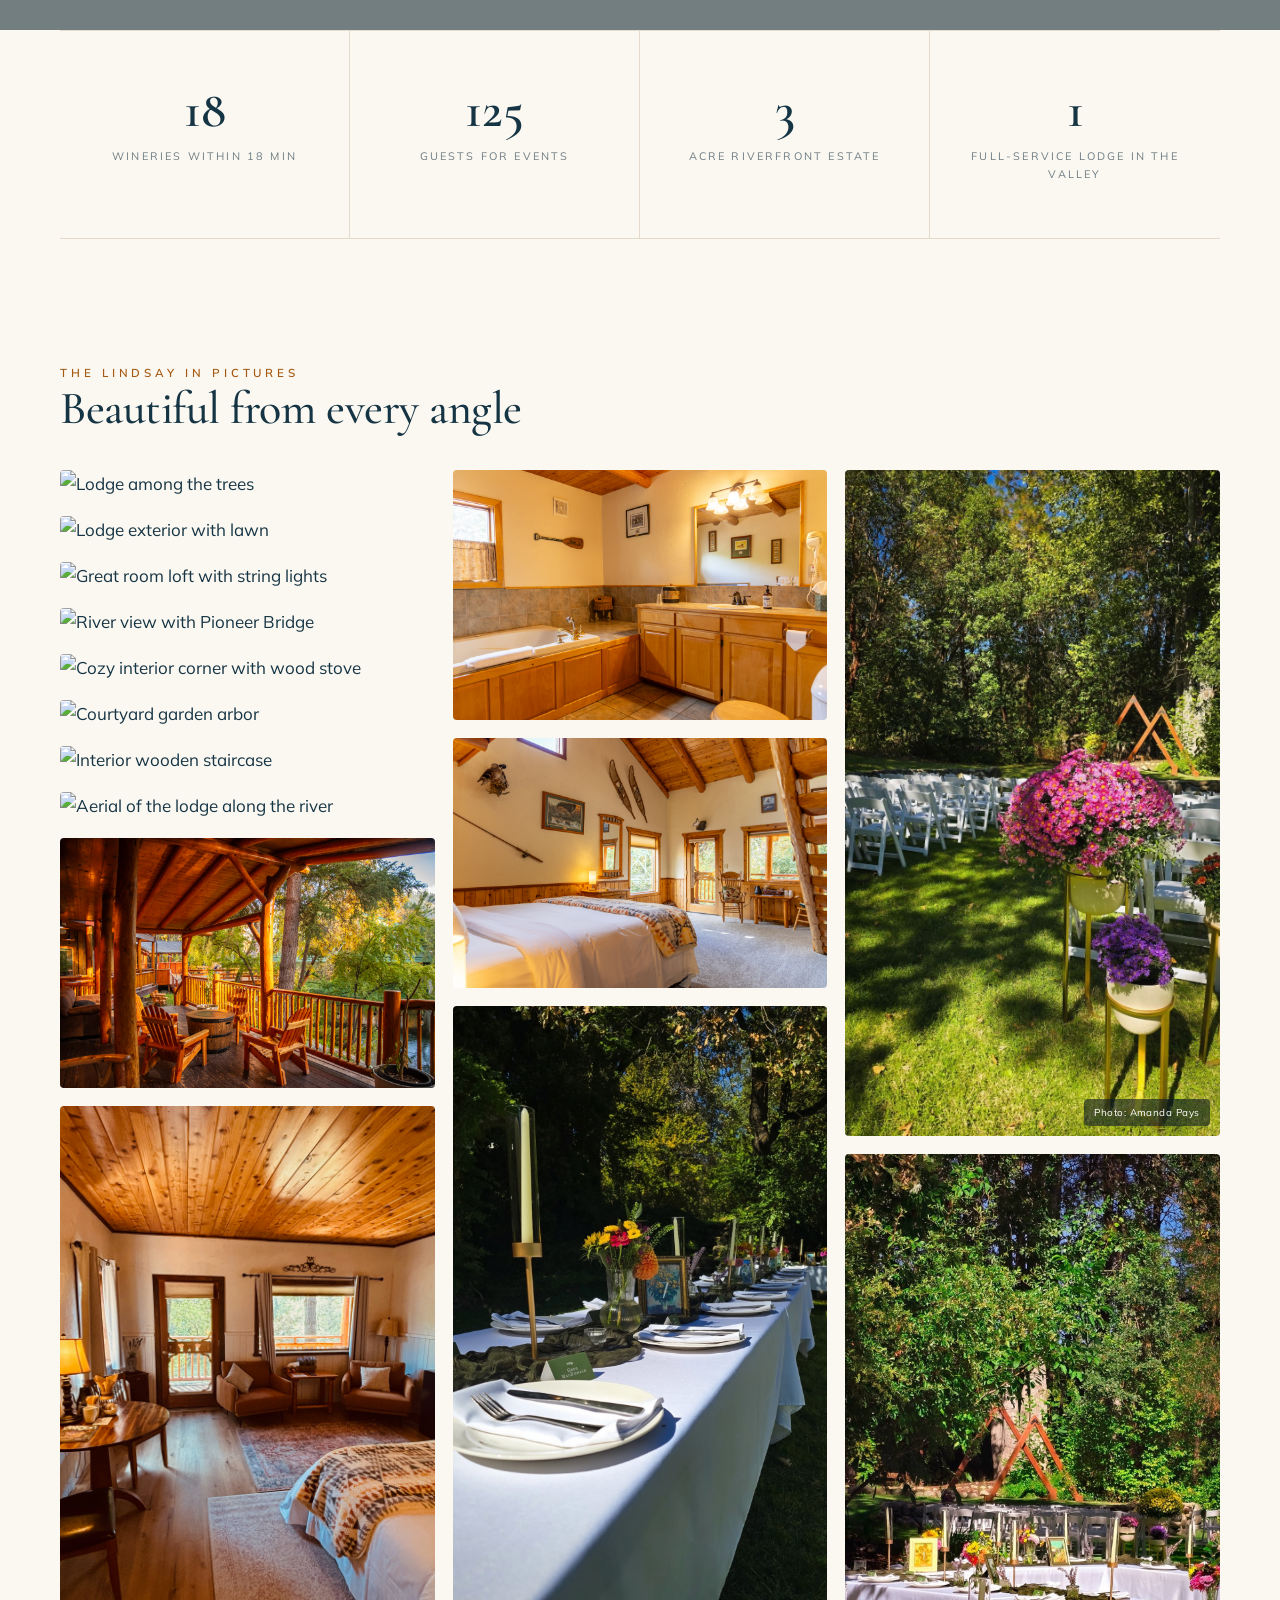
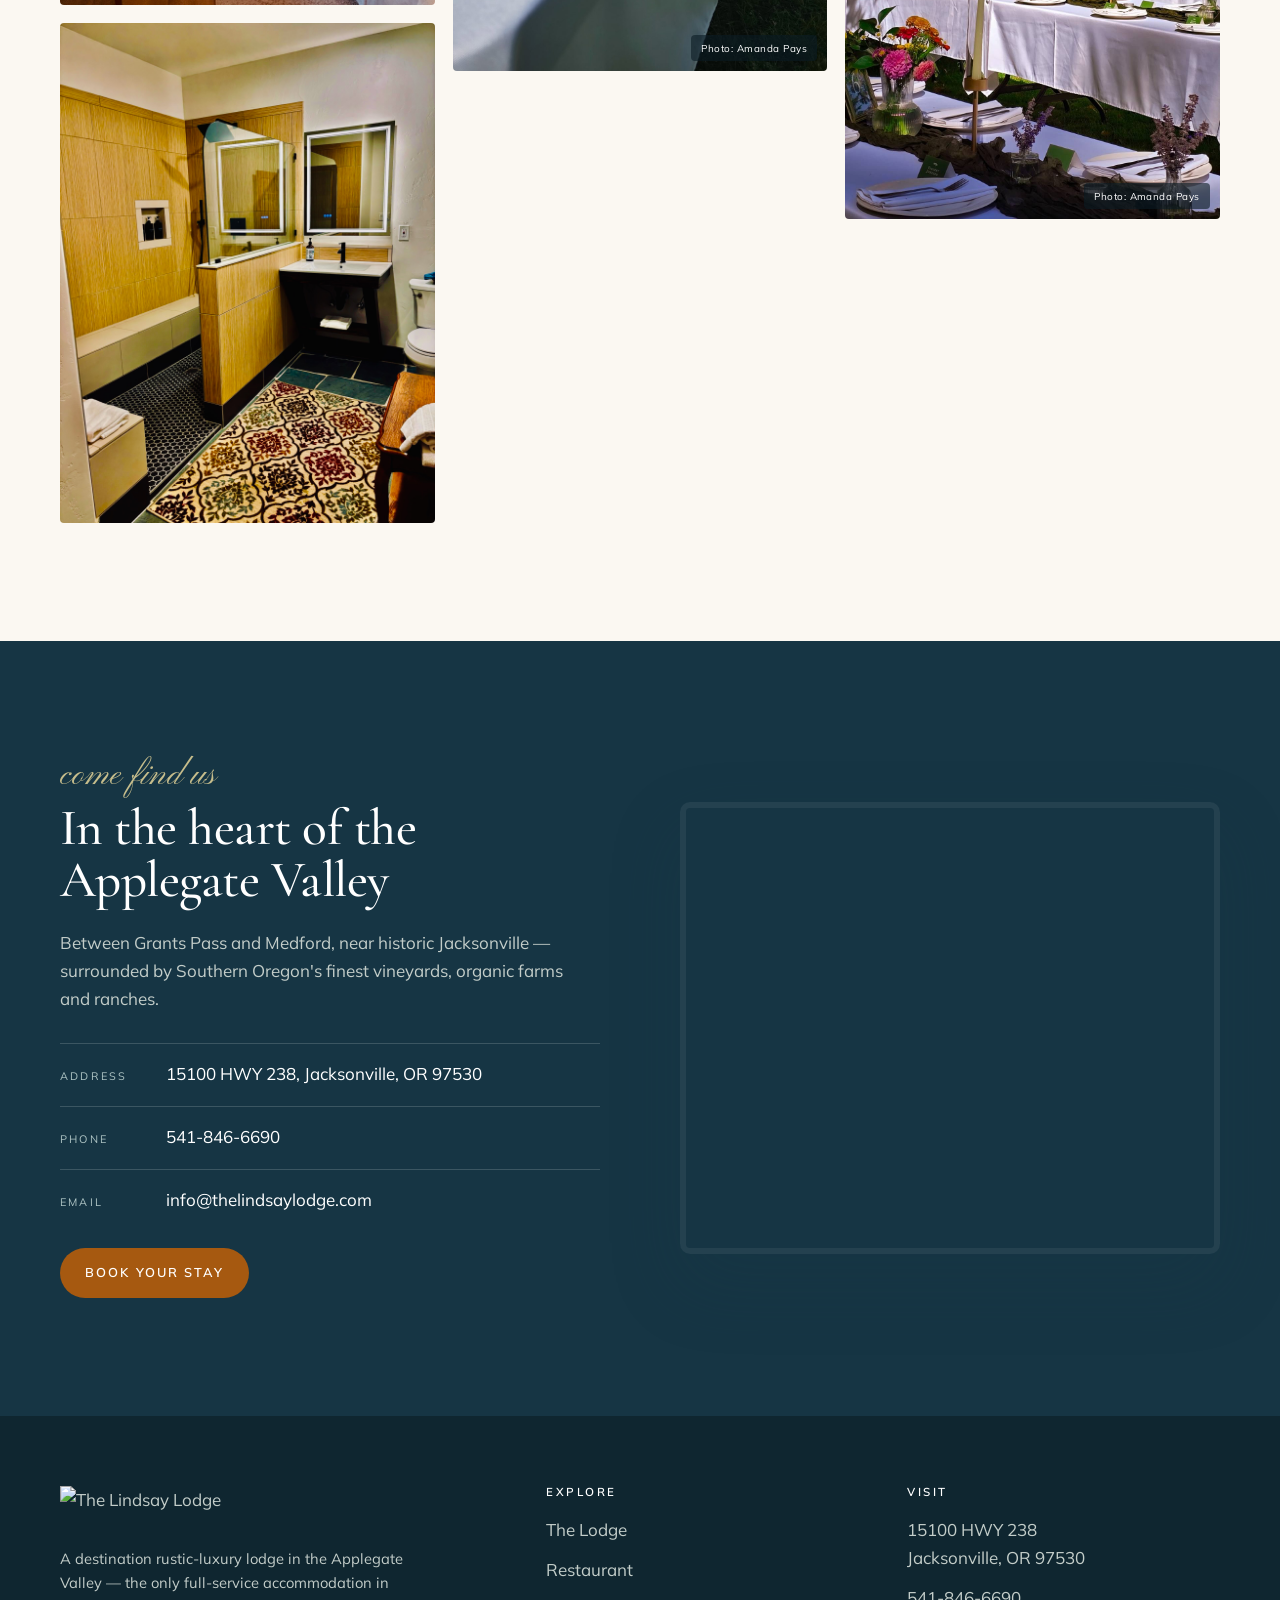
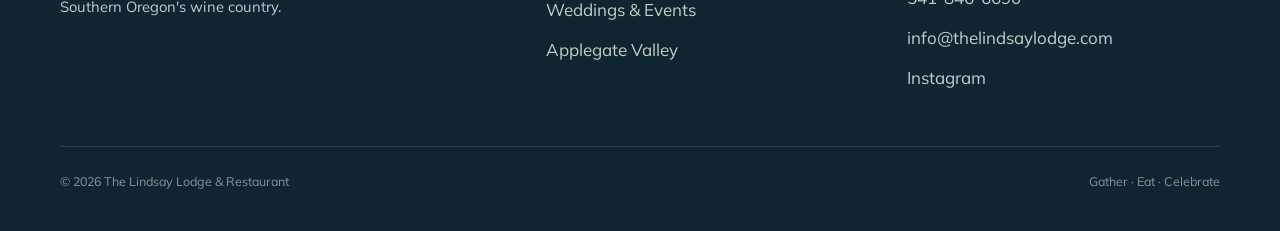
==== commit 44060bc5: "Move photo credit onto the wedding gallery photos Overlays a small 'Photo: Amanda Pays' tag in the b" ====
--- a/index.html
+++ b/index.html
@@ -179,6 +179,10 @@
 .gmasonry img{ width:100%; margin-bottom:18px; border-radius:var(--r-sm); display:block; break-inside:avoid; cursor:zoom-in;
   transition:filter .3s var(--ease), transform .3s var(--ease); }
 .gmasonry img:hover{ filter:brightness(1.06); }
+.gitem{ position:relative; break-inside:avoid; margin-bottom:18px; }
+.gitem img{ margin-bottom:0; }
+.gitem__credit{ position:absolute; bottom:10px; right:10px; background:rgba(11,28,36,.6); color:#fff;
+  font-size:.62rem; letter-spacing:.05em; padding:5px 10px; border-radius:var(--r-sm); pointer-events:none; }
 
 /* CTA / location */
 .locate{ background:var(--ink); color:var(--on-dark); }
@@ -408,11 +412,10 @@
       <img src="assets/lodge-bathroom-modern.jpg" alt="Modern bathroom with walk-in shower and double mirrors">
       <img src="assets/lodge-bathroom-classic.jpg" alt="Classic bathroom with soaking tub and wood cabinetry">
       <img src="assets/lodge-room-vaulted.jpg" alt="Vaulted log ceiling lodge room with king bed and river views">
-      <img src="assets/wedding-tablescape-riverside.jpg" alt="Long riverside wedding reception table with floral centerpieces and gold candlesticks">
-      <img src="assets/wedding-ceremony-mums-aisle.jpg" alt="Wedding ceremony aisle lined with white chairs and mum arrangements">
-      <img src="assets/wedding-reception-tables-arch.jpg" alt="Wedding reception tables set beneath the trees near the ceremony arch">
-    </div>
-    <p style="font-size:.78rem; color:var(--fg-mute); margin-top:18px;">Wedding photos by Amanda Pays.</p>
+      <div class="gitem"><img src="assets/wedding-tablescape-riverside.jpg" alt="Long riverside wedding reception table with floral centerpieces and gold candlesticks"><span class="gitem__credit">Photo: Amanda Pays</span></div>
+      <div class="gitem"><img src="assets/wedding-ceremony-mums-aisle.jpg" alt="Wedding ceremony aisle lined with white chairs and mum arrangements"><span class="gitem__credit">Photo: Amanda Pays</span></div>
+      <div class="gitem"><img src="assets/wedding-reception-tables-arch.jpg" alt="Wedding reception tables set beneath the trees near the ceremony arch"><span class="gitem__credit">Photo: Amanda Pays</span></div>
+    </div>
   </div>
 </section>
 
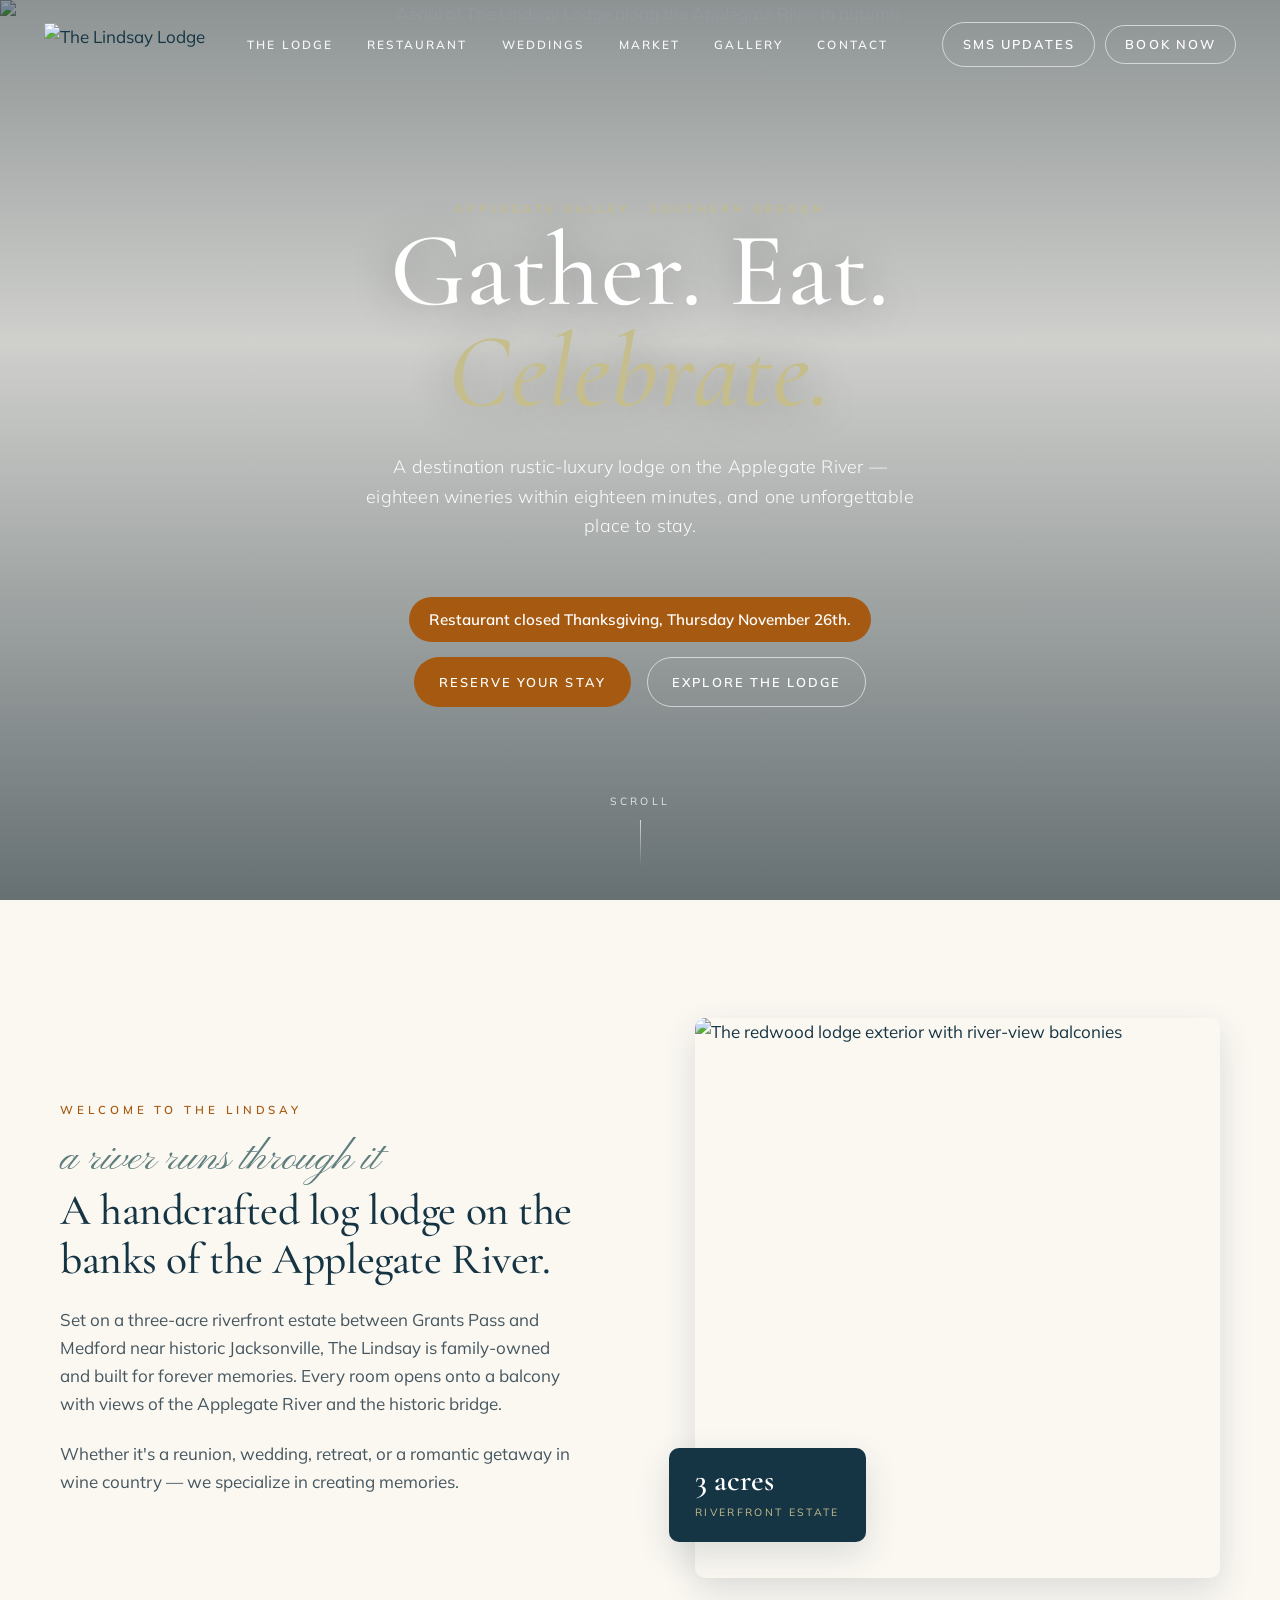
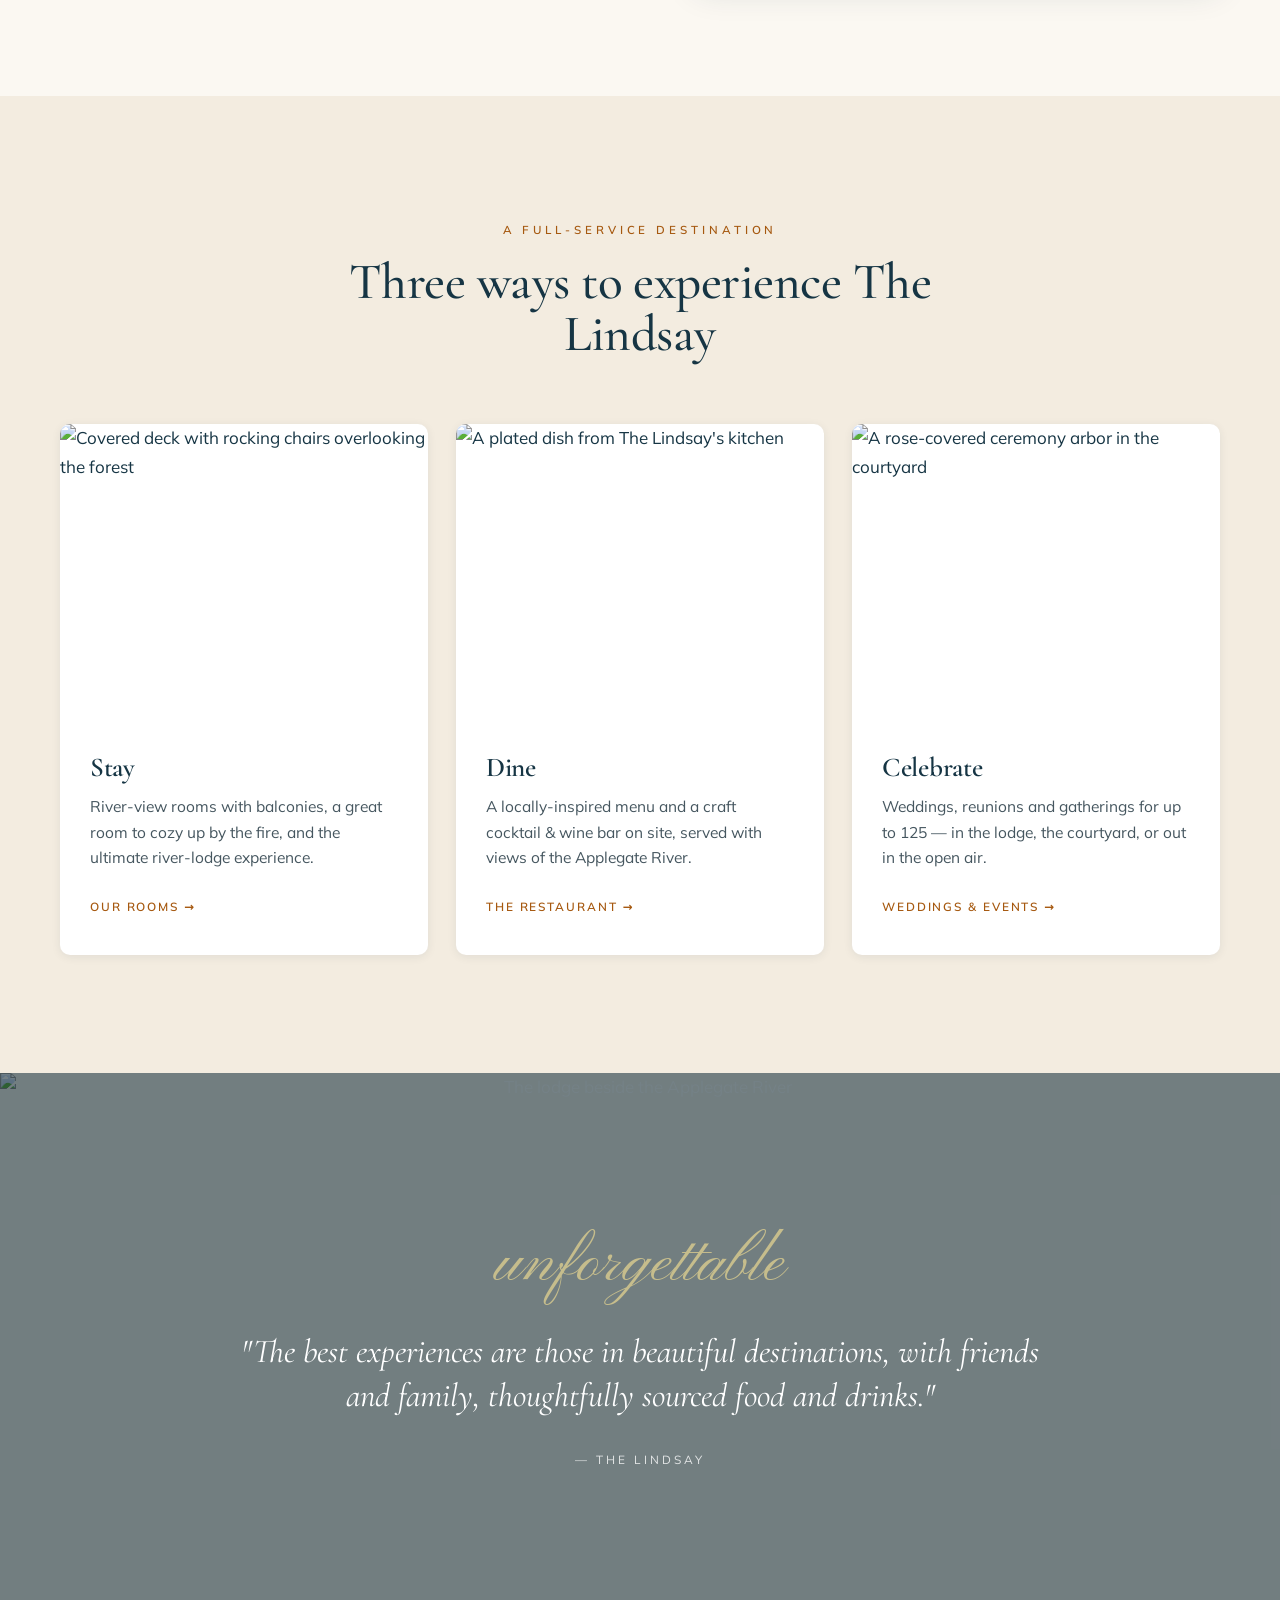
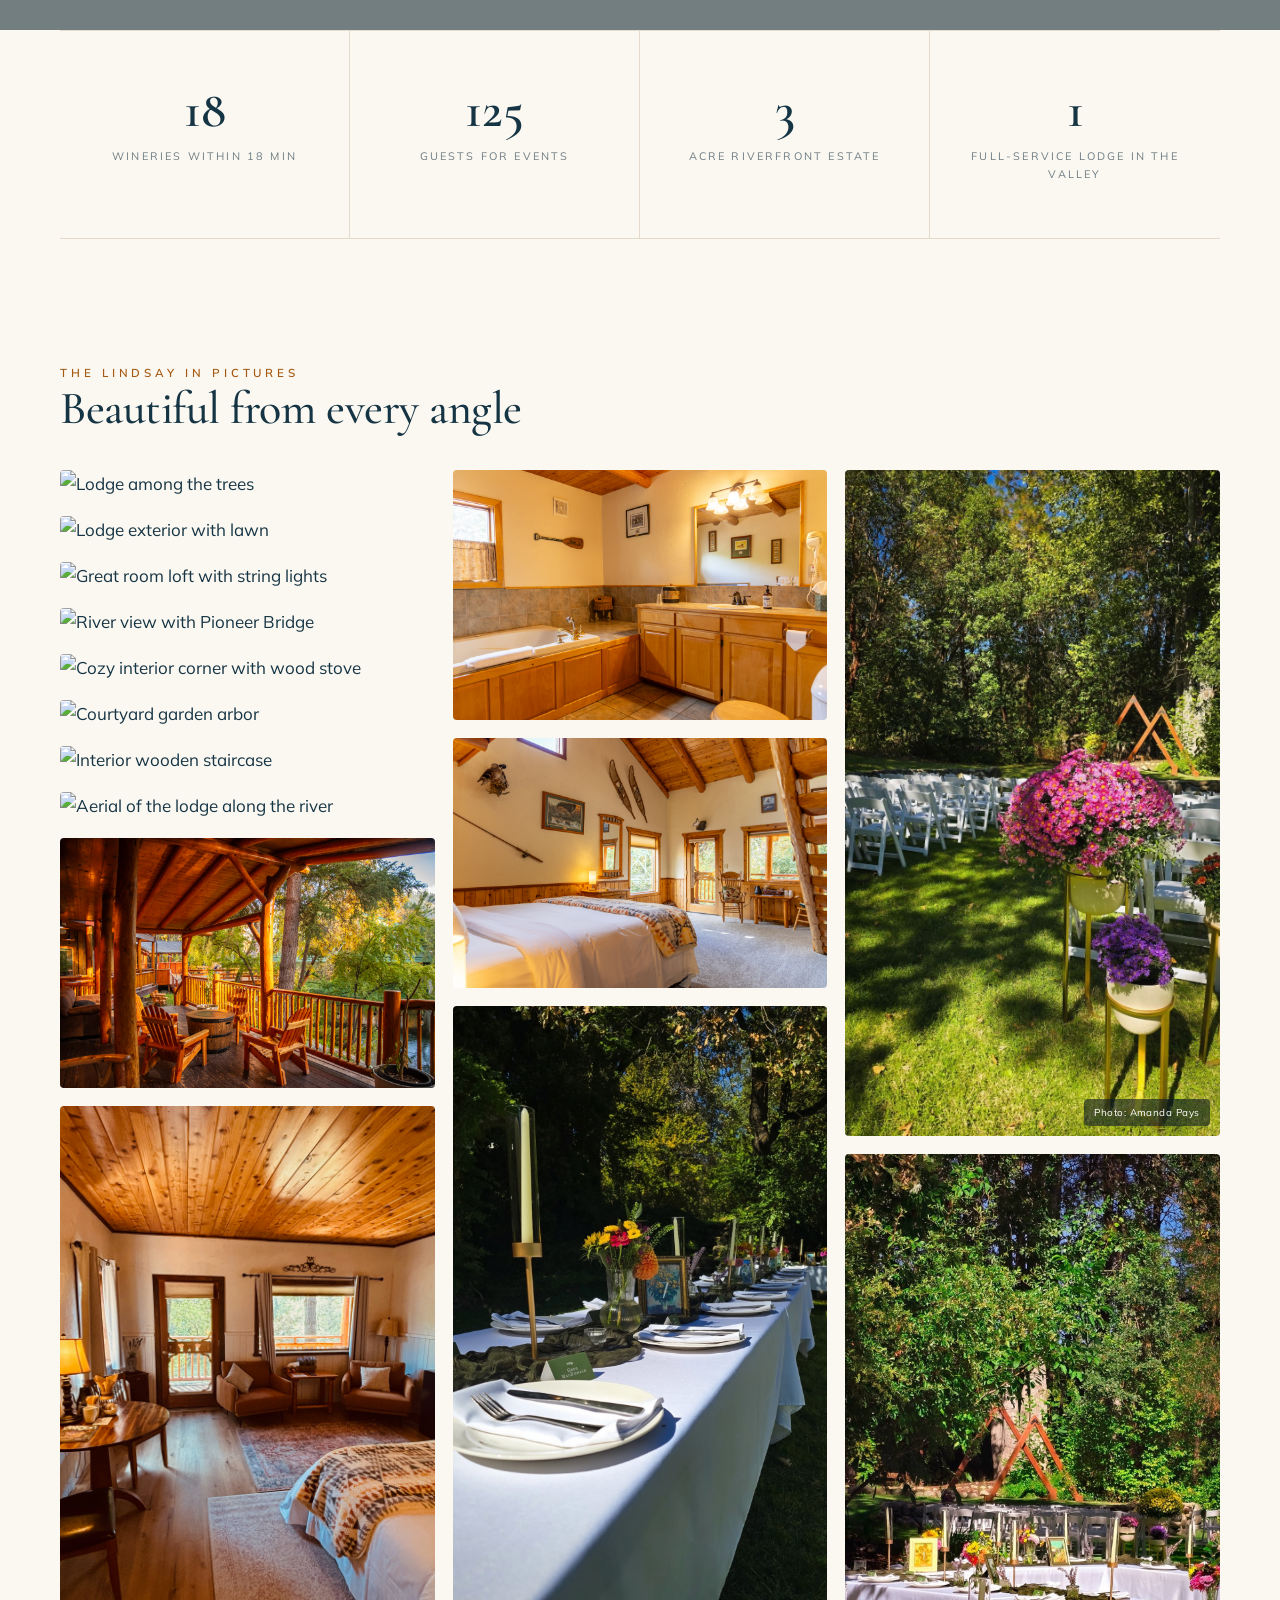
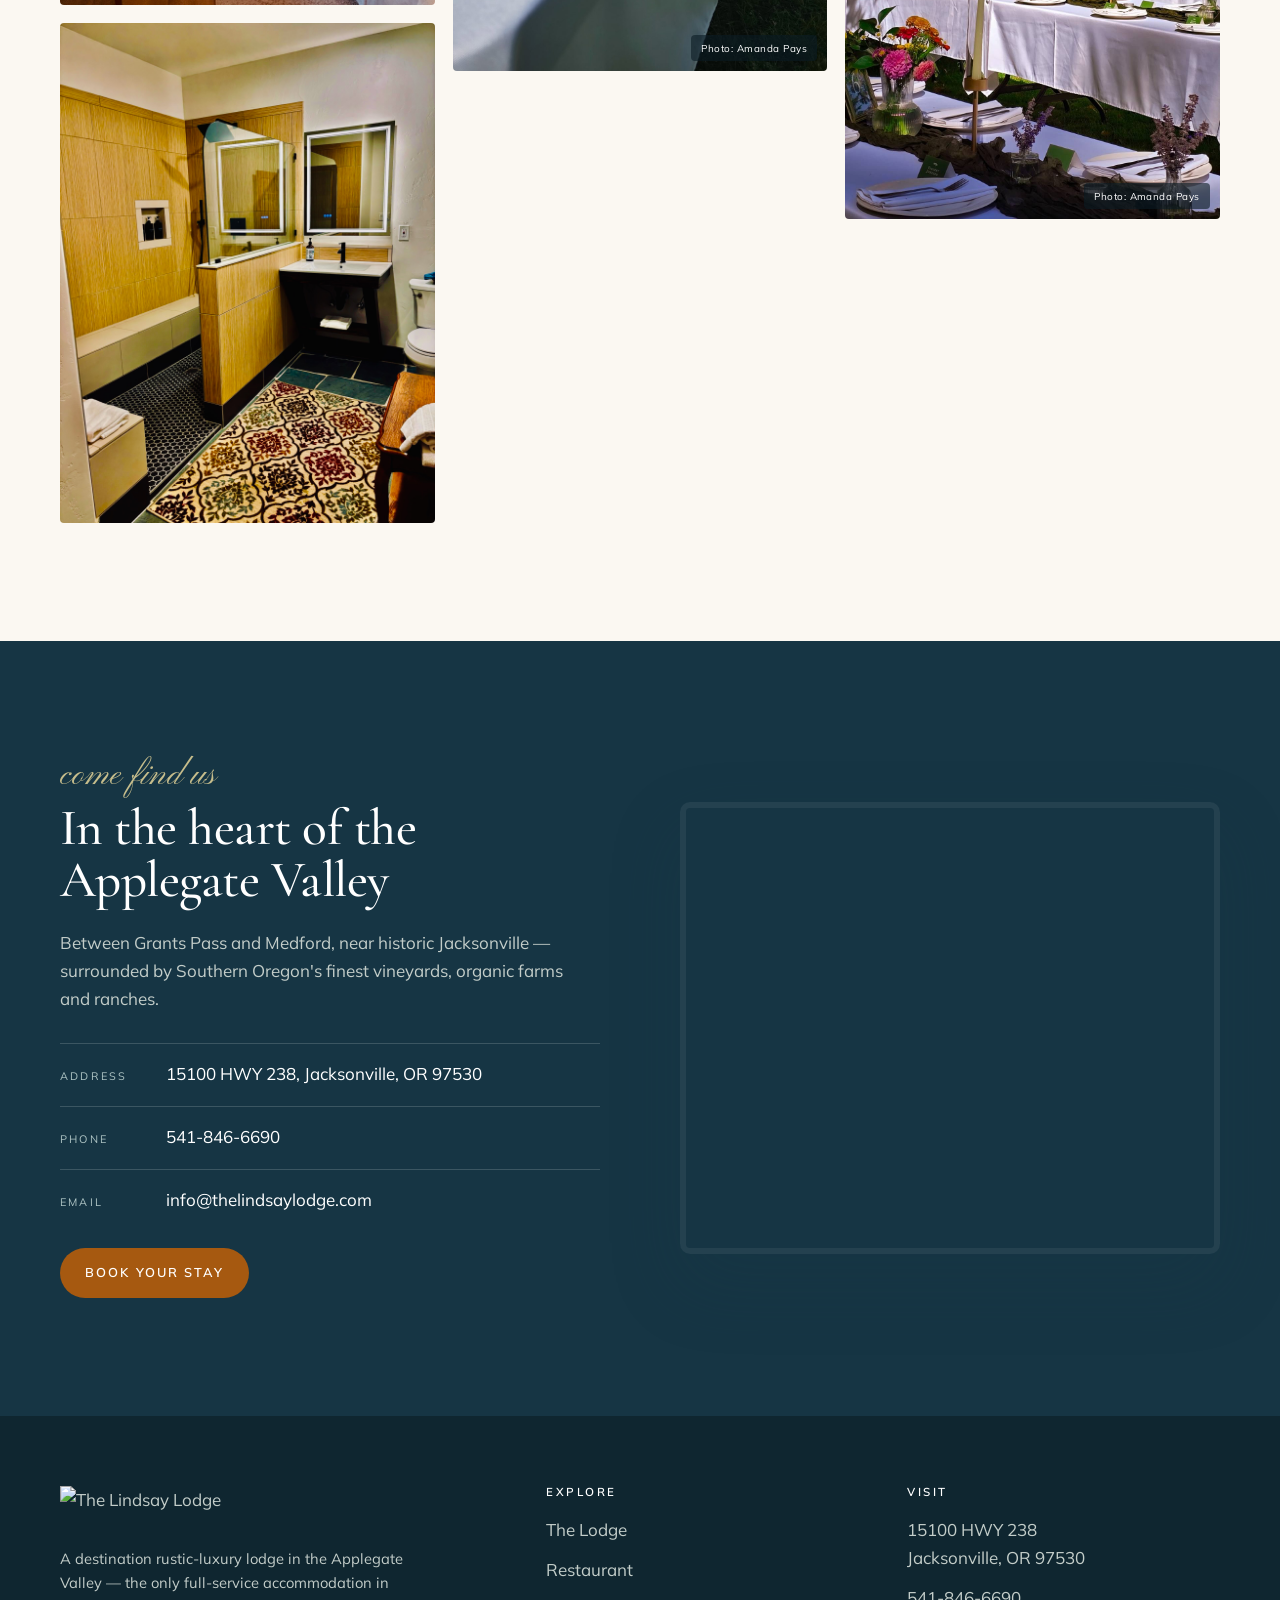
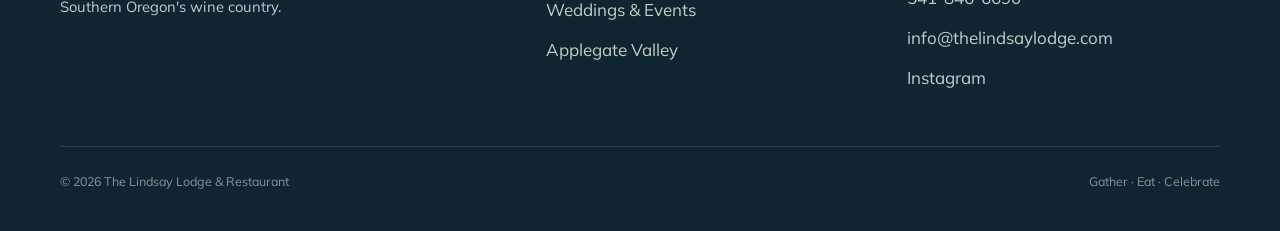
==== commit 295339b3: "Move Thanksgiving closure note to hero banner, add to home page Moves the closure note from the rest" ====
--- a/index.html
+++ b/index.html
@@ -305,6 +305,7 @@
     <span class="eyebrow">Applegate Valley · Southern Oregon</span>
     <h1>Gather. Eat.<br><em>Celebrate.</em></h1>
     <p class="hero__sub">A destination rustic-luxury lodge on the Applegate River — eighteen wineries within eighteen minutes, and one unforgettable place to stay.</p>
+    <p style="display:inline-block; margin-top:18px; padding:10px 20px; background:var(--burnt); color:#fff; font-weight:600; border-radius:var(--r-pill); font-size:.95rem;">Restaurant closed Thanksgiving, Thursday November 26th.</p>
     <div class="hero__cta">
       <a class="btn btn--solid" href="https://resnexus.com/resnexus/reservations/book/3CEECE79-8033-436E-B583-3819718437B6" target="_blank" rel="noopener">Reserve Your Stay</a>
       <a class="btn btn--ghost-light" href="#lodge">Explore the Lodge</a>
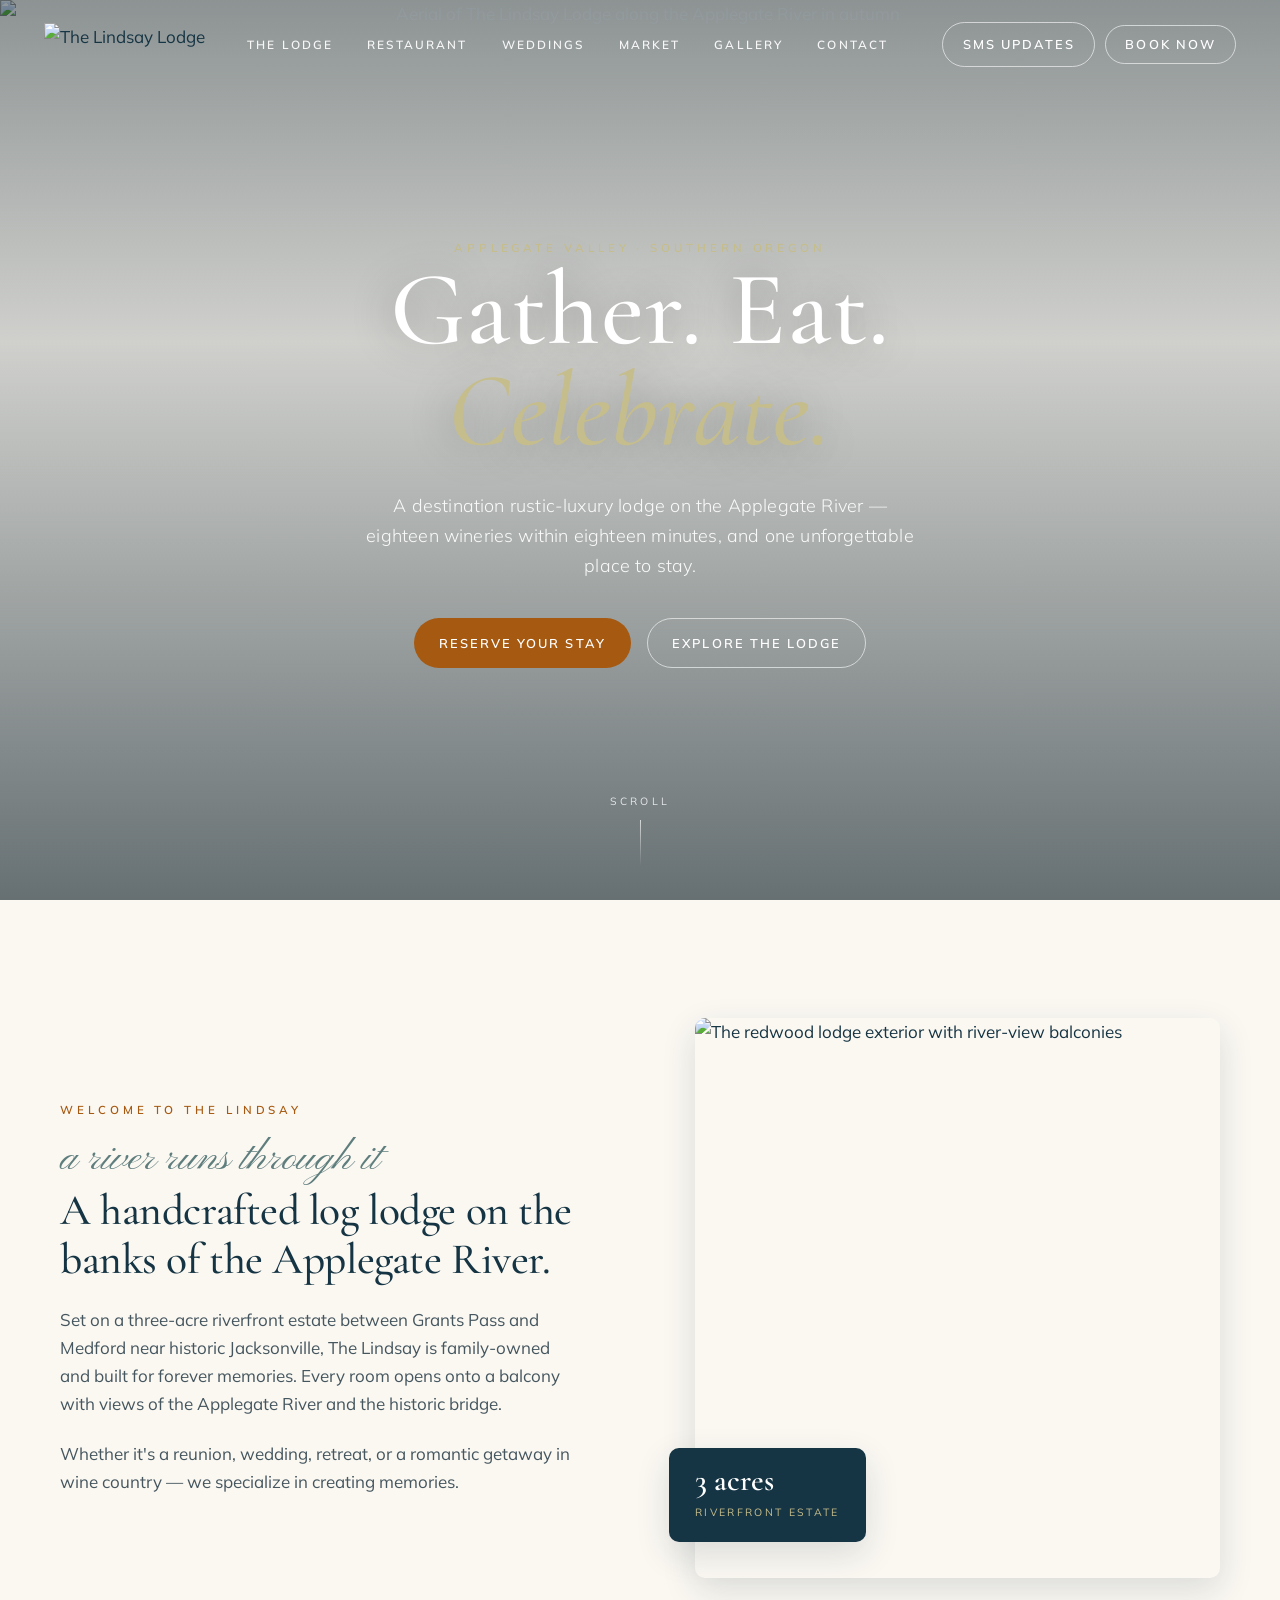
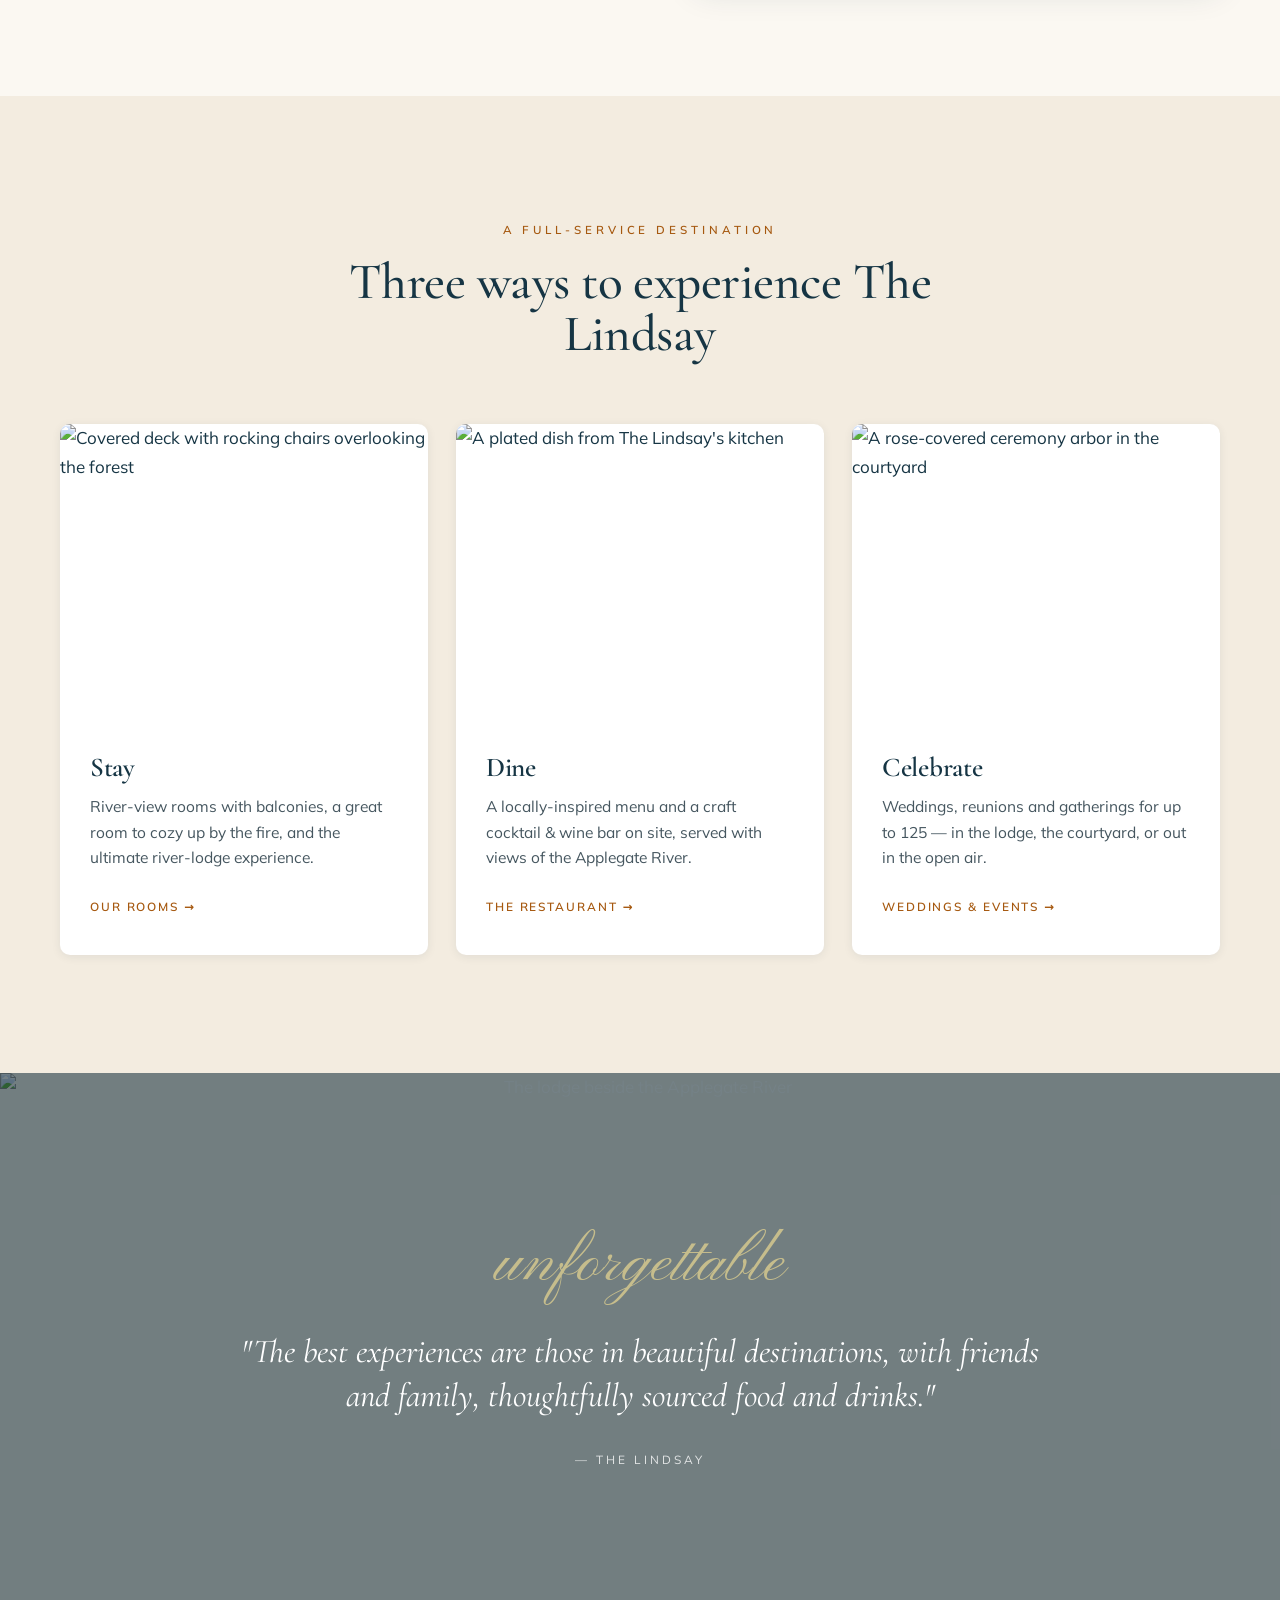
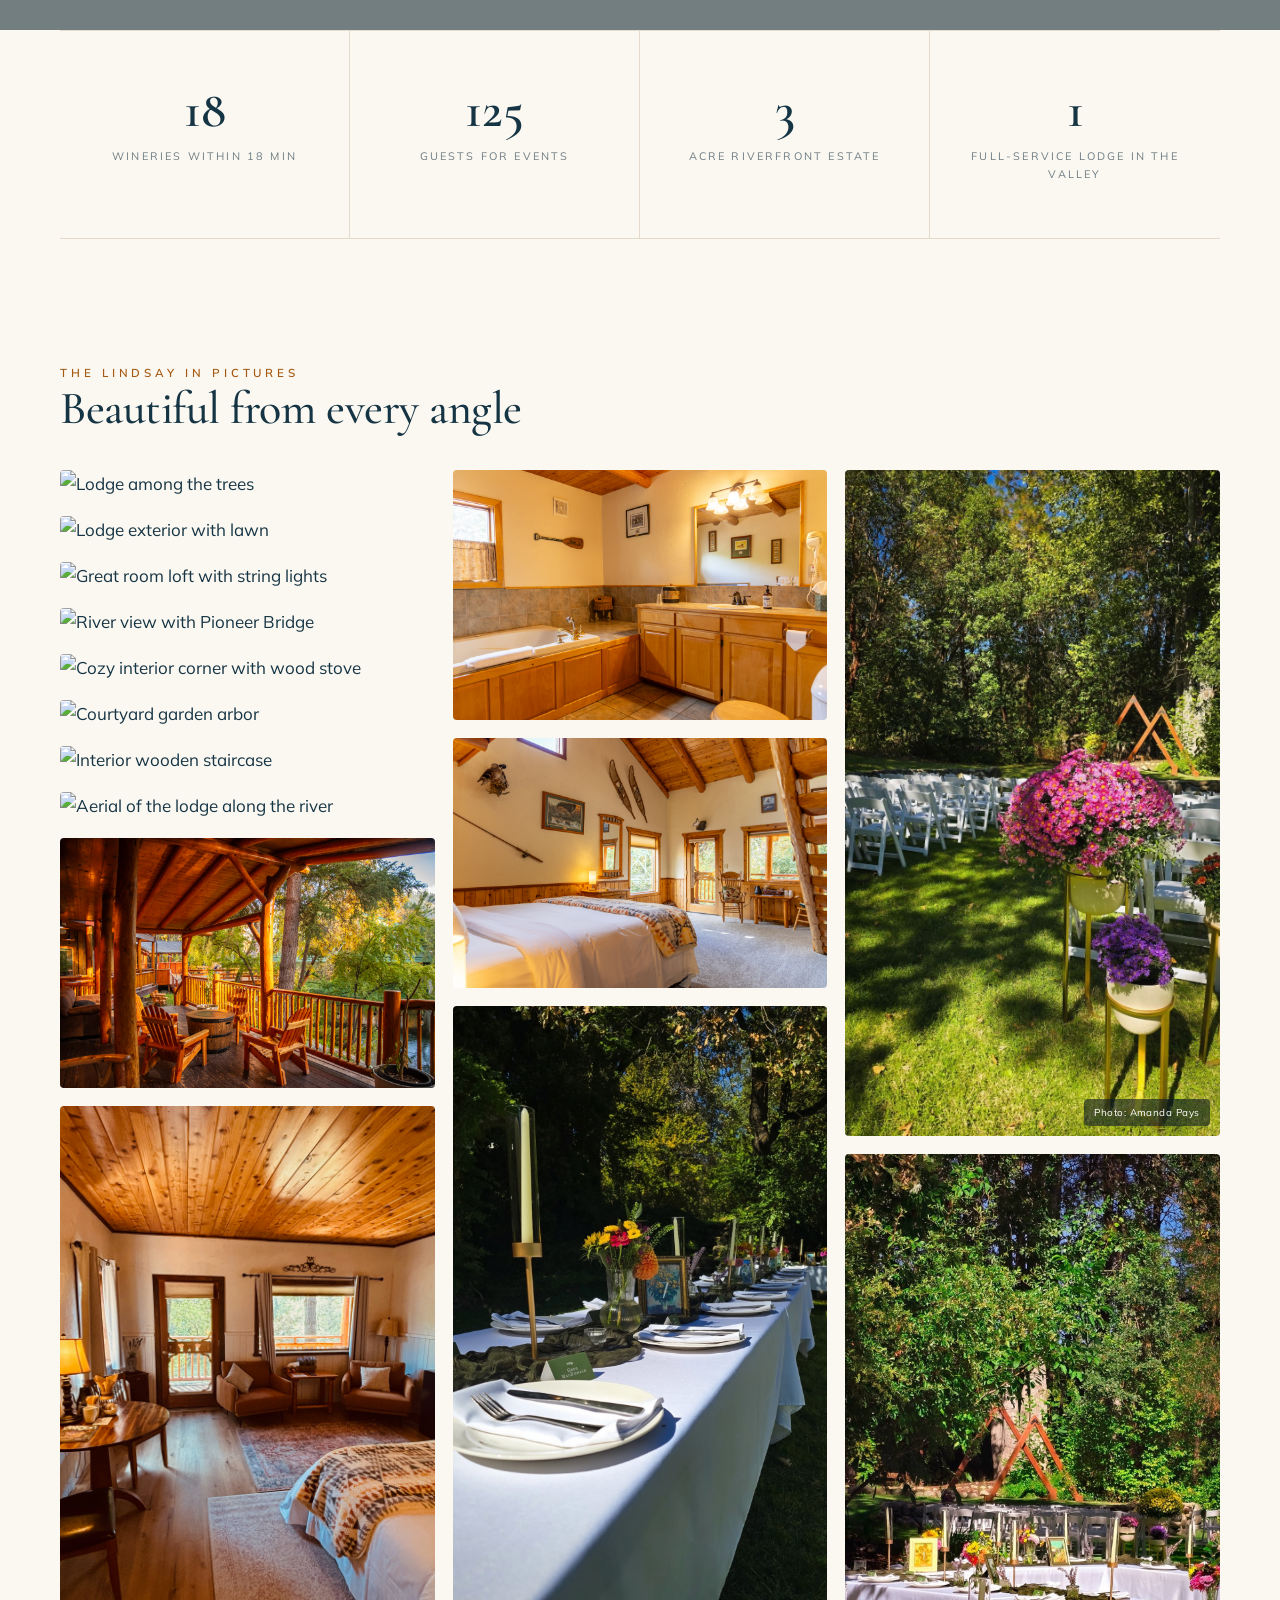
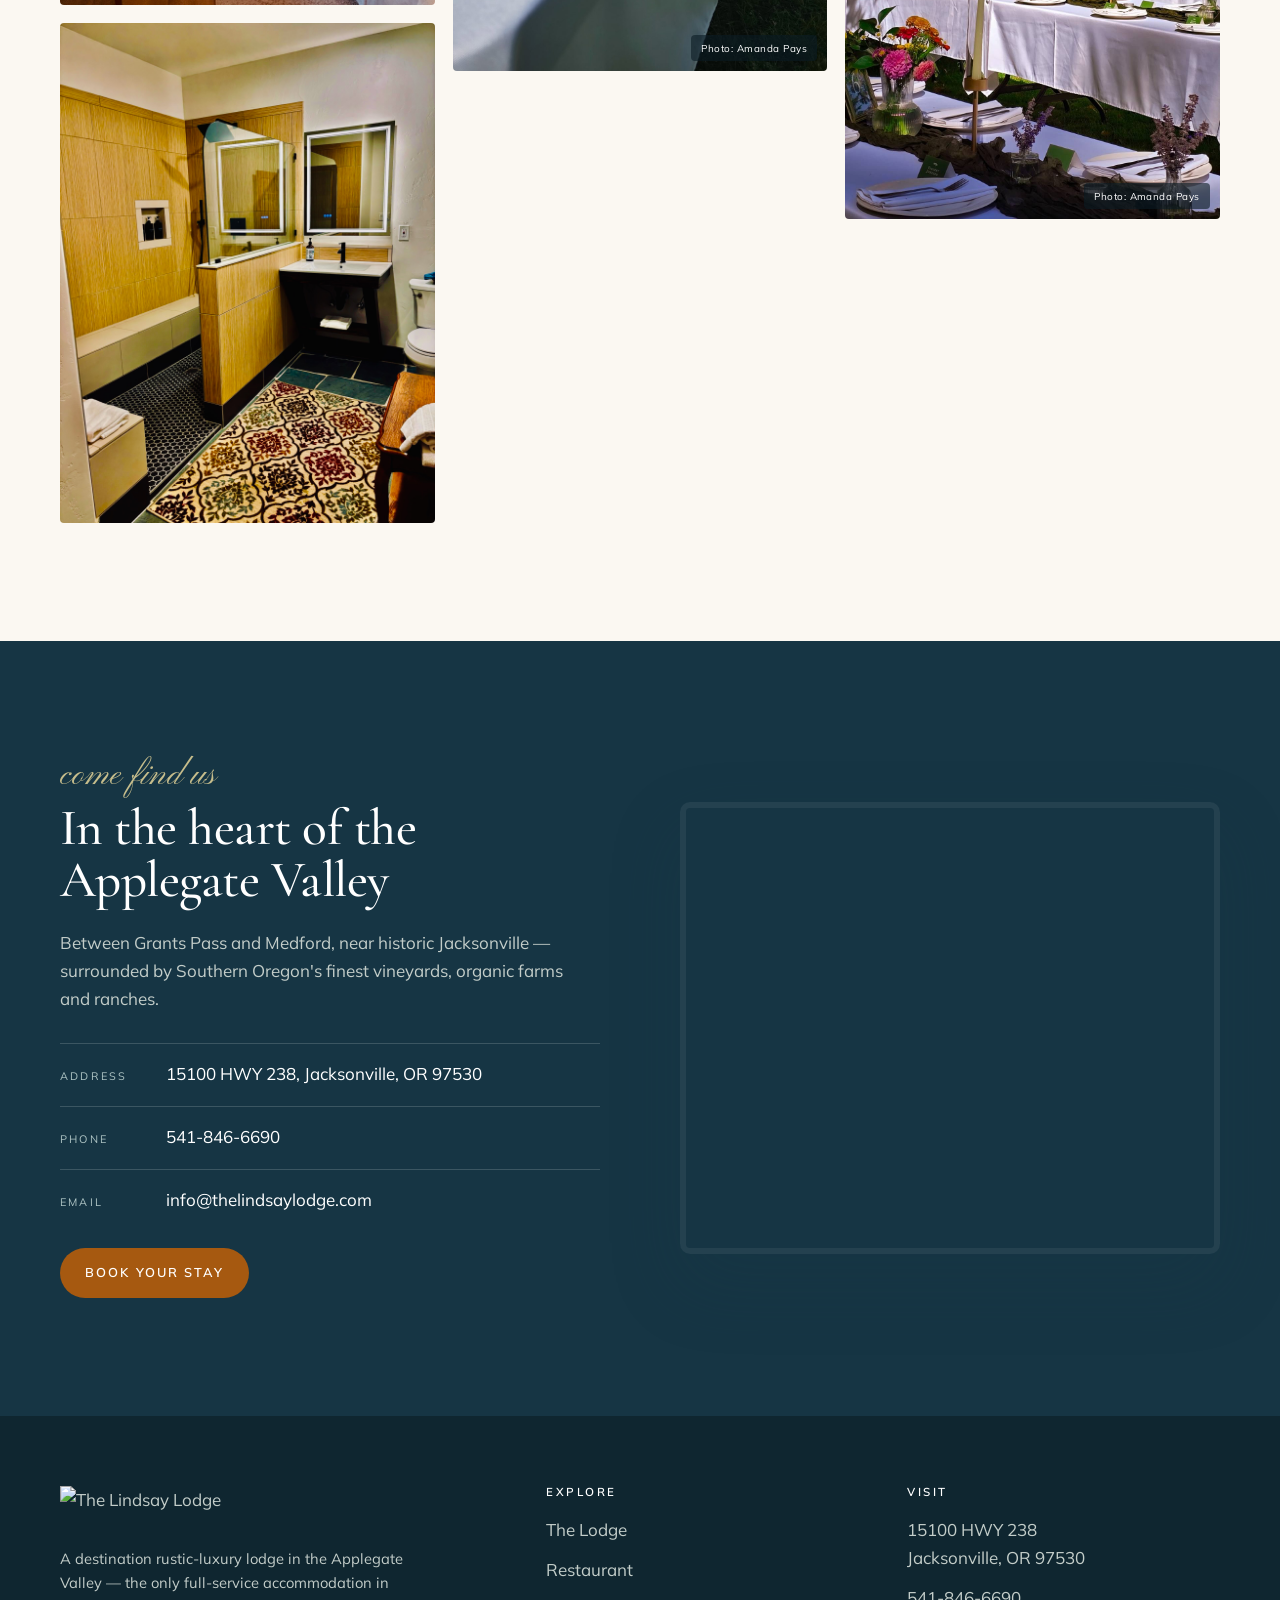
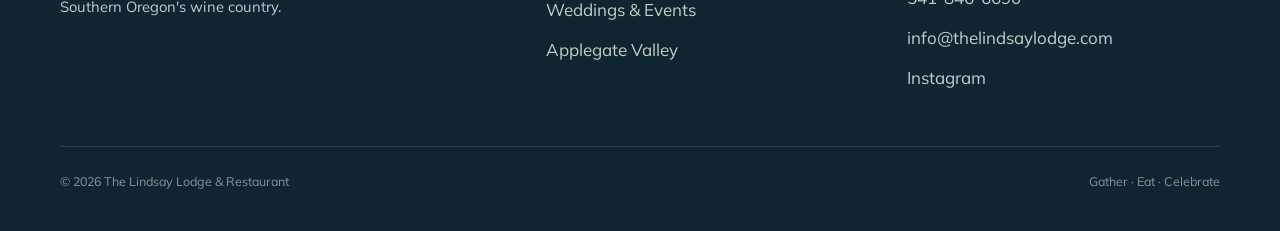
==== commit 3e9b38c2: "Remove Thanksgiving closure banners Co-Authored-By: Claude Sonnet 5 <noreply@anthropic.com>" ====
--- a/index.html
+++ b/index.html
@@ -305,7 +305,6 @@
     <span class="eyebrow">Applegate Valley · Southern Oregon</span>
     <h1>Gather. Eat.<br><em>Celebrate.</em></h1>
     <p class="hero__sub">A destination rustic-luxury lodge on the Applegate River — eighteen wineries within eighteen minutes, and one unforgettable place to stay.</p>
-    <p style="display:inline-block; margin-top:18px; padding:10px 20px; background:var(--burnt); color:#fff; font-weight:600; border-radius:var(--r-pill); font-size:.95rem;">Restaurant closed Thanksgiving, Thursday November 26th.</p>
     <div class="hero__cta">
       <a class="btn btn--solid" href="https://resnexus.com/resnexus/reservations/book/3CEECE79-8033-436E-B583-3819718437B6" target="_blank" rel="noopener">Reserve Your Stay</a>
       <a class="btn btn--ghost-light" href="#lodge">Explore the Lodge</a>
